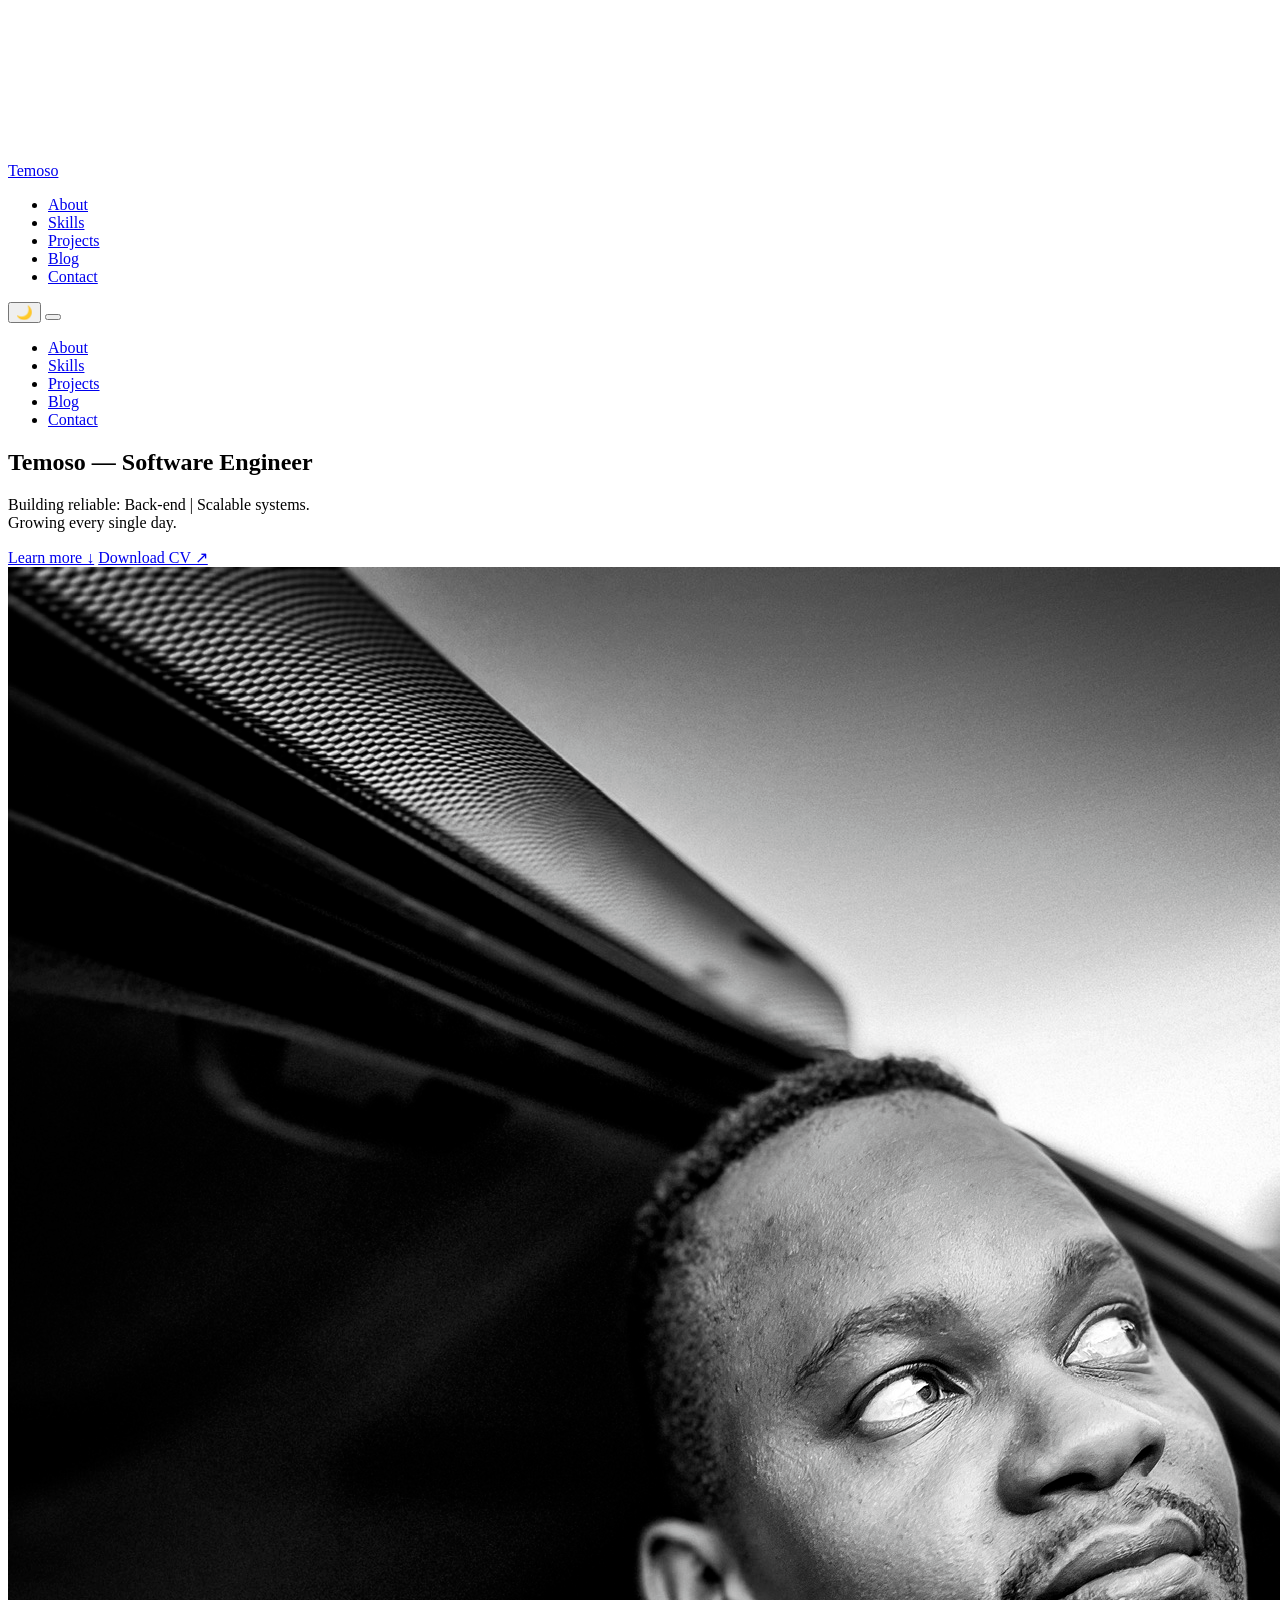
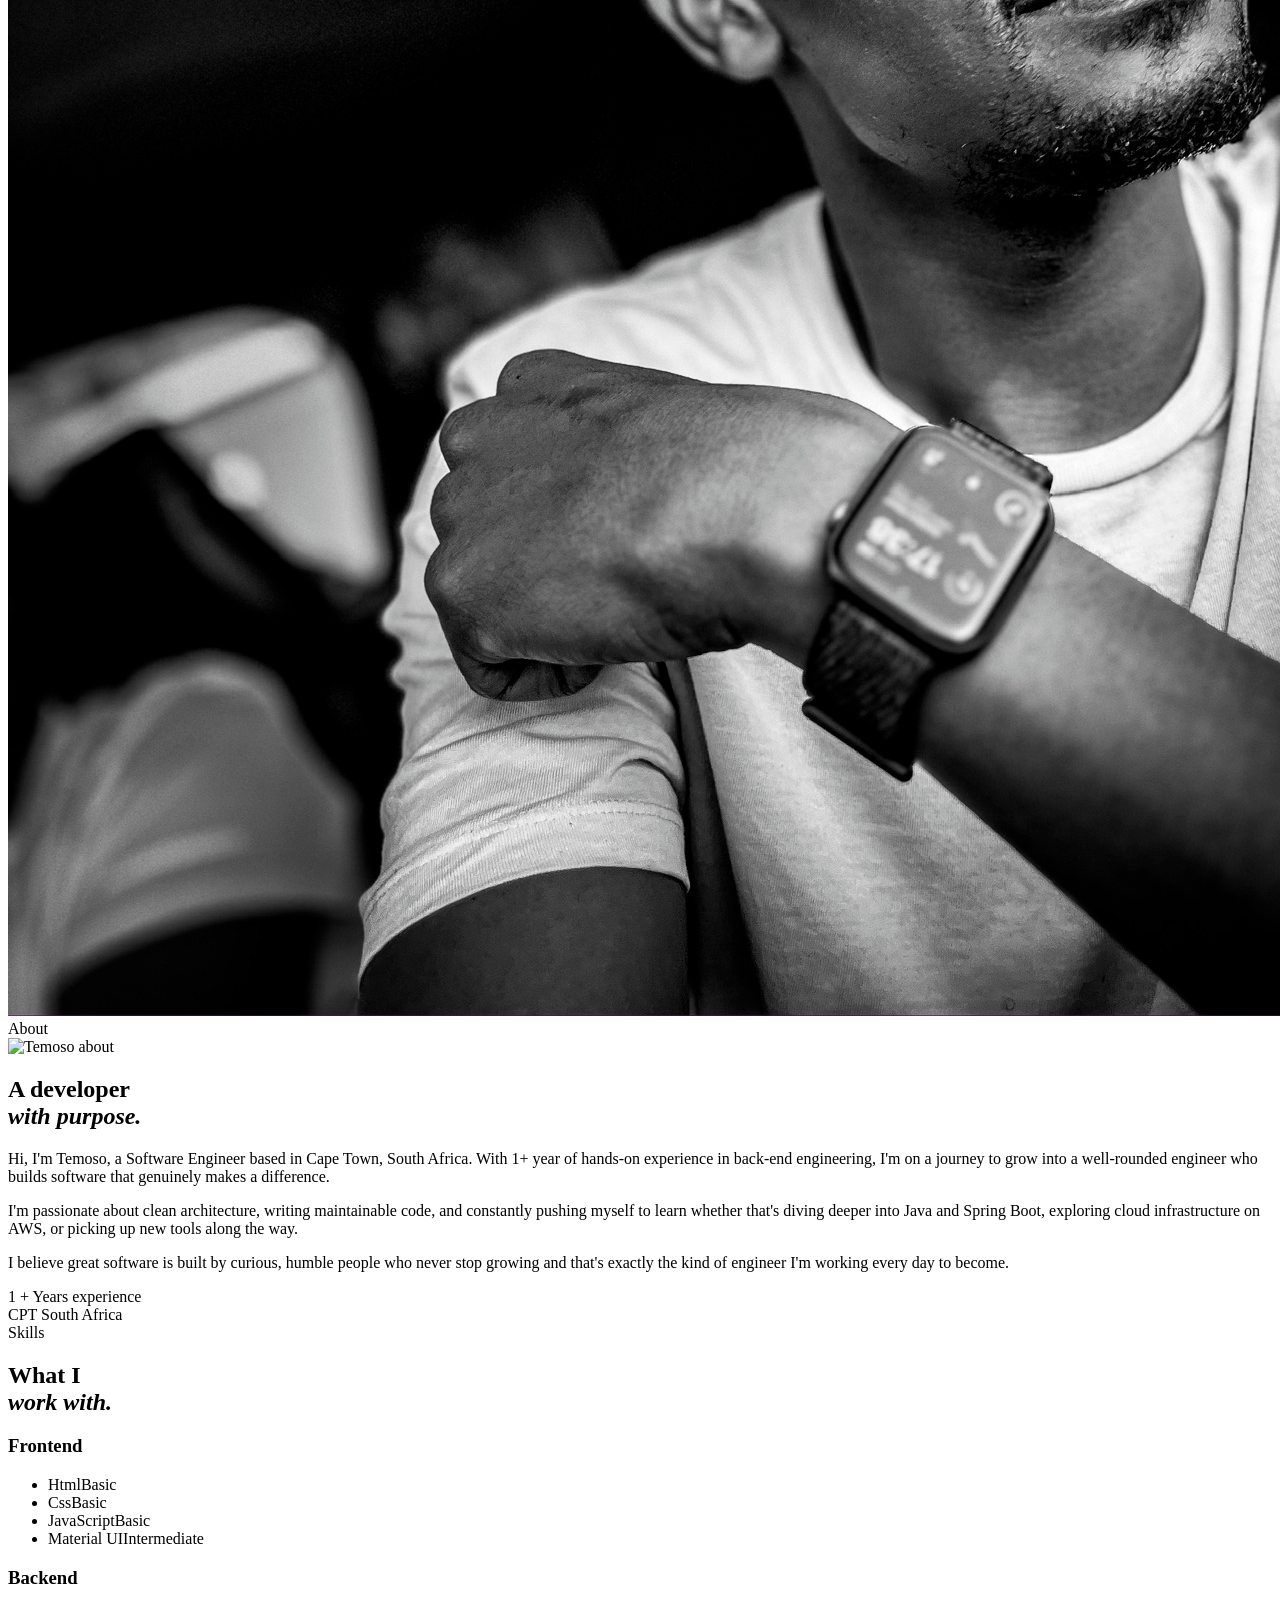
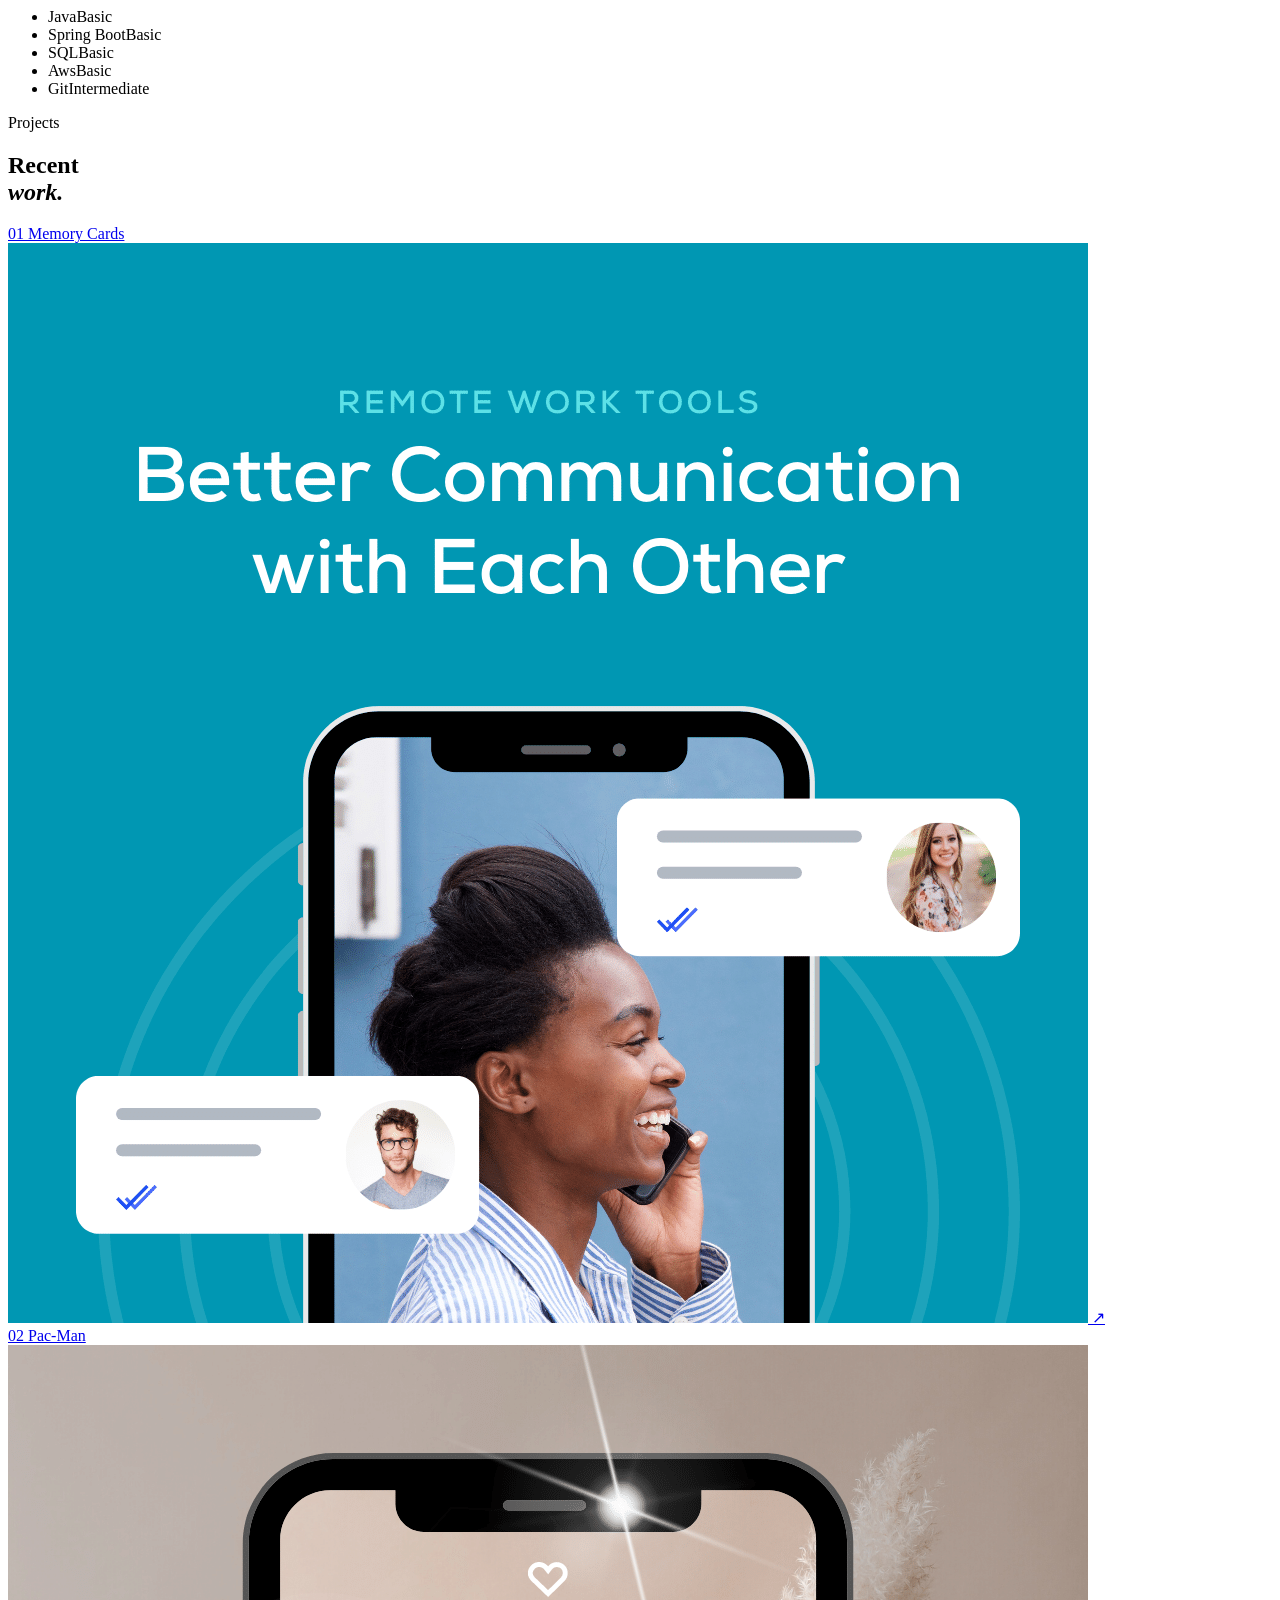
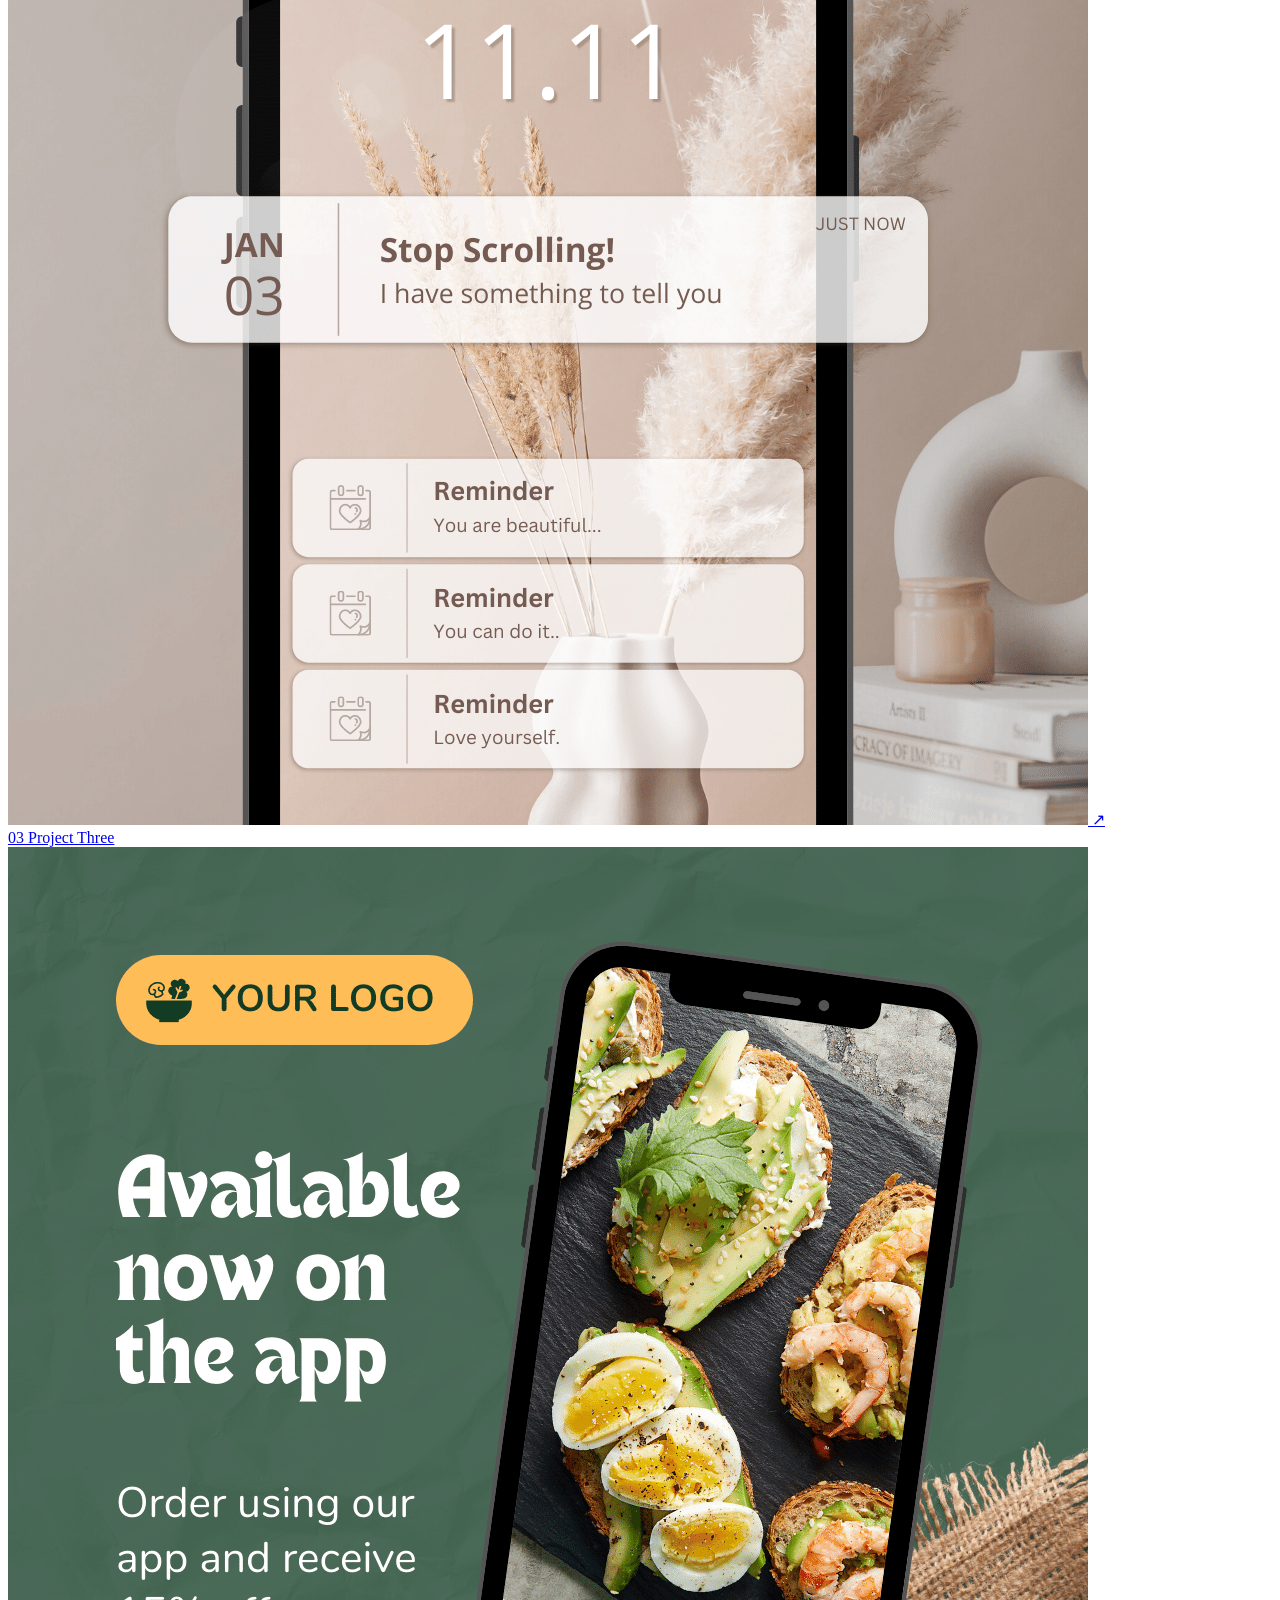
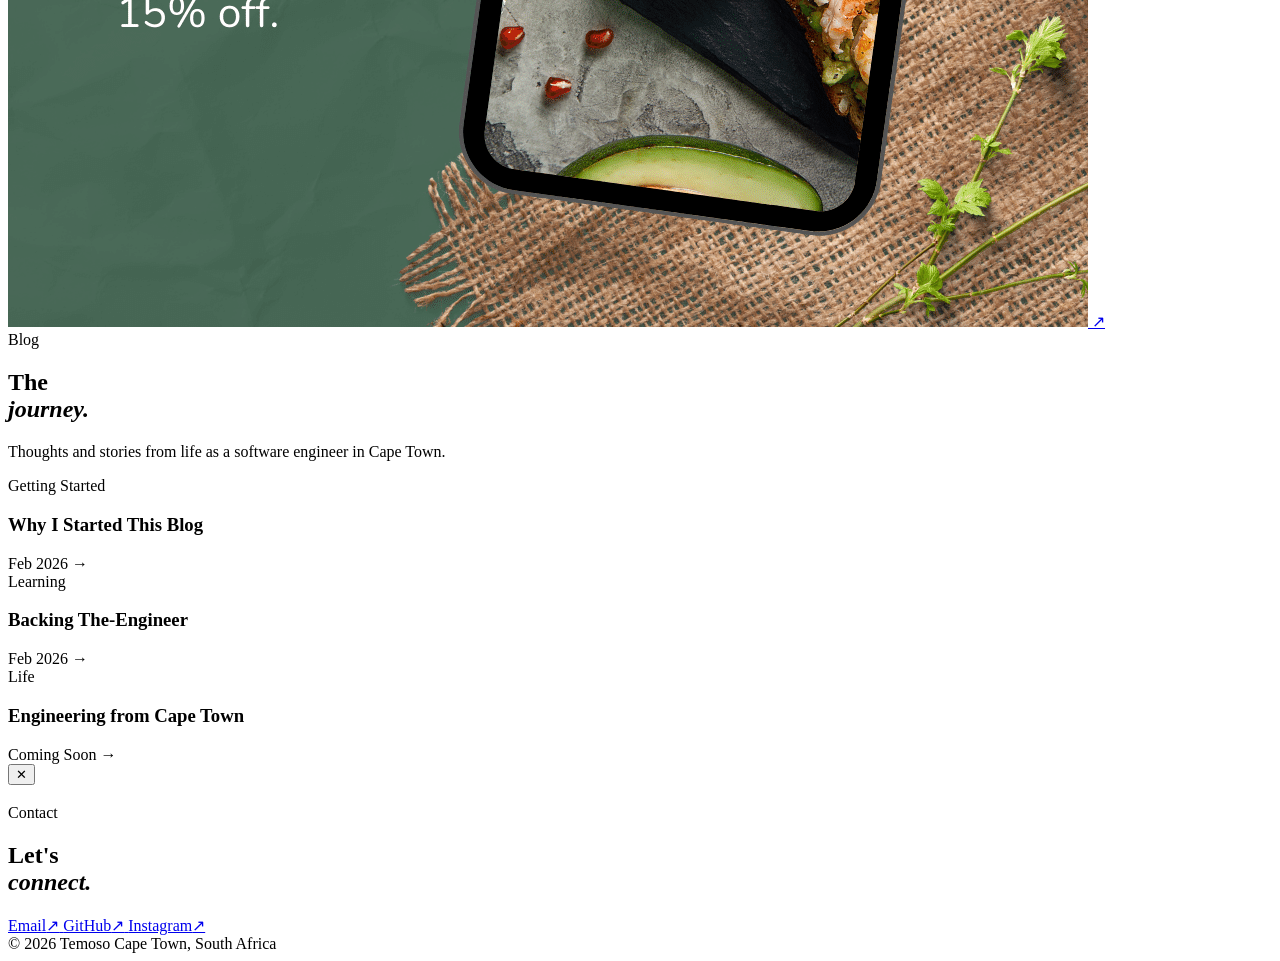
==== index.html @ 67d3a2cc "index the skeleton of the portfolio" ====
<!doctype html>
<html lang="en">
  <head>
    <meta charset="UTF-8" />
    <meta http-equiv="X-UA-Compatible" content="IE=edge" />
    <meta name="viewport" content="width=device-width, initial-scale=1.0" />
    <title>Temoso — Software Engineer</title>
    <link rel="stylesheet" href="style.css" />
    <link rel="stylesheet" href="mediaqueries.css" />
    <link rel="preconnect" href="https://fonts.googleapis.com" />
    <link
      href="https://fonts.googleapis.com/css2?family=DM+Serif+Display:ital@0;1&family=DM+Sans:wght@300;400;500&display=swap"
      rel="stylesheet"
    />
  </head>
  <body>
    <canvas id="bg-canvas"></canvas>
    <div id="cursor"></div>
    <div id="cursor-dot"></div>

    <!-- NAV -->
    <nav id="main-nav">
      <a href="#" class="nav-logo">Temoso</a>
      <div class="nav-right">
        <ul class="nav-links">
          <li><a href="#about">About</a></li>
          <li><a href="#experience">Skills</a></li>
          <li><a href="#projects">Projects</a></li>
          <li><a href="#blog">Blog</a></li>
          <li><a href="#contact">Contact</a></li>
        </ul>
        <button
          class="theme-toggle"
          onclick="toggleTheme()"
          aria-label="Toggle theme"
        >
          <span class="theme-icon">🌙</span>
        </button>
        <button class="hamburger-icon" onclick="toggleMenu()" aria-label="Menu">
          <span></span><span></span>
        </button>
      </div>
    </nav>

    <!-- MOBILE MENU -->
    <div class="mobile-menu" id="mobile-menu">
      <ul>
        <li><a href="#about" onclick="toggleMenu()">About</a></li>
        <li><a href="#experience" onclick="toggleMenu()">Skills</a></li>
        <li><a href="#projects" onclick="toggleMenu()">Projects</a></li>
        <li><a href="#blog" onclick="toggleMenu()">Blog</a></li>
        <li><a href="#contact" onclick="toggleMenu()">Contact</a></li>
      </ul>
    </div>

    <!-- HERO Getting Started -->
    <section id="hero">
      <div class="hero-inner">
        <h1 class="hero-title reveal">
          <span class="hero-title-line">Temoso —</span>
          <span class="hero-title-line italic">Software</span>
          <span class="hero-title-line">Engineer</span>
        </h1>
        <div class="hero-bottom reveal">
          <p class="hero-desc">
            Building reliable: Back-end | Scalable systems.
            <br />Growing every single day.
          </p>
          <div class="hero-actions">
            <a href="#about" class="link-arrow">Learn more ↓</a>
            <a
              href="assets/resume-example.pdf"
              target="_blank"
              class="link-arrow"
              >Download CV ↗</a
            >
          </div>
        </div>
        <div class="hero-img-container reveal">
          <img src="assets/profile-pic.png" alt="Temoso" class="hero-img" />
        </div>
      </div>
    </section>

    <!-- ABOUT -->
    <section id="about">
      <div class="section-label reveal">About</div>
      <div class="about-grid">
        <div class="about-img-wrap reveal">
          <img
            src="assets/about-pic.png"
            alt="Temoso about"
            class="about-img"
          />
        </div>
        <div class="about-text reveal">
          <h2 class="section-heading">
            A developer<br /><em>with purpose.</em>
          </h2>
          <p>
            Hi, I'm Temoso, a Software Engineer based in Cape Town, South
            Africa. With 1+ year of hands-on experience in back-end engineering,
            I'm on a journey to grow into a well-rounded engineer who builds
            software that genuinely makes a difference.
          </p>
          <p>
            I'm passionate about clean architecture, writing maintainable code,
            and constantly pushing myself to learn whether that's diving deeper
            into Java and Spring Boot, exploring cloud infrastructure on AWS, or
            picking up new tools along the way.
          </p>
          <p>
            I believe great software is built by curious, humble people who
            never stop growing and that's exactly the kind of engineer I'm
            working every day to become.
          </p>
          <div class="about-stats">
            <div class="stat">
              <span class="stat-num">1 +</span>
              <span class="stat-label">Years experience</span>
            </div>
            <div class="stat">
              <span class="stat-num">CPT</span>
              <span class="stat-label">South Africa</span>
            </div>
          </div>
        </div>
      </div>
    </section>

    <!-- SKILLS -->
    <section id="experience">
      <div class="section-label reveal">Skills</div>
      <h2 class="section-heading reveal">What I<br /><em>work with.</em></h2>
      <div class="skills-grid reveal">
        <div class="skill-group">
          <h3 class="skill-group-title">Frontend</h3>
          <ul class="skill-list">
            <li>
              <span class="skill-name">Html</span
              ><span class="skill-level">Basic</span>
            </li>
            <li>
              <span class="skill-name">Css</span
              ><span class="skill-level">Basic</span>
            </li>
            <li>
              <span class="skill-name">JavaScript</span
              ><span class="skill-level">Basic</span>
            </li>
            <li>
              <span class="skill-name">Material UI</span
              ><span class="skill-level">Intermediate</span>
            </li>
          </ul>
        </div>
        <div class="skill-group">
          <h3 class="skill-group-title">Backend</h3>
          <ul class="skill-list">
            <li>
              <span class="skill-name">Java</span
              ><span class="skill-level">Basic</span>
            </li>
            <li>
              <span class="skill-name">Spring Boot</span
              ><span class="skill-level">Basic</span>
            </li>
            <li>
              <span class="skill-name">SQL</span
              ><span class="skill-level">Basic</span>
            </li>
            <li>
              <span class="skill-name">Aws</span
              ><span class="skill-level">Basic</span>
            </li>
            <li>
              <span class="skill-name">Git</span
              ><span class="skill-level">Intermediate</span>
            </li>
          </ul>
        </div>
      </div>
    </section>

    <!-- PROJECTS -->
    <section id="projects">
      <div class="section-label reveal">Projects</div>
      <h2 class="section-heading reveal">Recent<br /><em>work.</em></h2>
      <div class="projects-list">
        <a
          href="https://github.com/Kalophain14"
          target="_blank"
          class="project-row reveal"
        >
          <div class="project-row-left">
            <span class="project-num">01</span>
            <span class="project-name">Memory Cards</span>
          </div>
          <div class="project-row-right">
            <img
              src="assets/project-1.png"
              alt="Project 1"
              class="project-thumb"
            />
            <span class="project-arrow">↗</span>
          </div>
        </a>
        <a
          href="https://github.com/Kalophain14"
          target="_blank"
          class="project-row reveal"
        >
          <div class="project-row-left">
            <span class="project-num">02</span>
            <span class="project-name">Pac-Man</span>
          </div>
          <div class="project-row-right">
            <img
              src="assets/project-2.png"
              alt="Project 2"
              class="project-thumb"
            />
            <span class="project-arrow">↗</span>
          </div>
        </a>
        <a
          href="https://github.com/Kalophain14"
          target="_blank"
          class="project-row reveal"
        >
          <div class="project-row-left">
            <span class="project-num">03</span>
            <span class="project-name">Project Three</span>
          </div>
          <div class="project-row-right">
            <img
              src="assets/project-3.png"
              alt="Project 3"
              class="project-thumb"
            />
            <span class="project-arrow">↗</span>
          </div>
        </a>
      </div>
    </section>

    <!-- BLOG -->
    <section id="blog">
      <div class="section-label reveal">Blog</div>
      <h2 class="section-heading reveal">The<br /><em>journey.</em></h2>
      <p class="blog-sub reveal">
        Thoughts and stories from life as a software engineer in Cape Town.
      </p>
      <div class="blog-list">
        <div class="blog-row reveal" onclick="openPost(0)">
          <div class="blog-row-left">
            <span class="blog-tag-inline">Getting Started</span>
            <h3 class="blog-row-title">Why I Started This Blog</h3>
          </div>
          <div class="blog-row-right">
            <span class="blog-date-inline">Feb 2026</span>
            <span class="blog-arrow">→</span>
          </div>
        </div>
        <div class="blog-row reveal" onclick="openPost(1)">
          <div class="blog-row-left">
            <span class="blog-tag-inline">Learning</span>
            <h3 class="blog-row-title">Backing The-Engineer</h3>
          </div>
          <div class="blog-row-right">
            <span class="blog-date-inline">Feb 2026</span>
            <span class="blog-arrow">→</span>
          </div>
        </div>
        <div class="blog-row reveal" onclick="openPost(2)">
          <div class="blog-row-left">
            <span class="blog-tag-inline">Life</span>
            <h3 class="blog-row-title">Engineering from Cape Town</h3>
          </div>
          <div class="blog-row-right">
            <span class="blog-date-inline">Coming Soon</span>
            <span class="blog-arrow">→</span>
          </div>
        </div>
      </div>

      <!-- Blog Modal -->
      <div
        id="blog-modal"
        class="blog-modal-overlay"
        onclick="closePost(event)"
      >
        <div class="blog-modal-content">
          <button class="blog-modal-close" onclick="closeModal()">✕</button>
          <span class="blog-modal-tag" id="modal-tag"></span>
          <p class="blog-modal-date" id="modal-date"></p>
          <h2 class="blog-modal-title" id="modal-title"></h2>
          <div class="blog-modal-body" id="modal-body"></div>
        </div>
      </div>
    </section>

    <!-- CONTACT -->
    <section id="contact">
      <div class="section-label reveal">Contact</div>
      <h2 class="section-heading reveal">Let's<br /><em>connect.</em></h2>
      <div class="contact-links reveal">
        <a href="mailto:Chueutemosho@gmail.com" class="contact-link">
          <span>Email</span><span>↗</span>
        </a>
        <a
          href="https://github.com/Kalophain14"
          target="_blank"
          class="contact-link"
        >
          <span>GitHub</span><span>↗</span>
        </a>
        <a
          href="https://www.instagram.com/kalophain14"
          target="_blank"
          class="contact-link"
        >
          <span>Instagram</span><span>↗</span>
        </a>
      </div>
    </section>

    <!-- FOOTER -->
    <footer>
      <span>© 2026 Temoso</span>
      <span>Cape Town, South Africa</span>
    </footer>

    <script src="script.js"></script>
  </body>
</html>
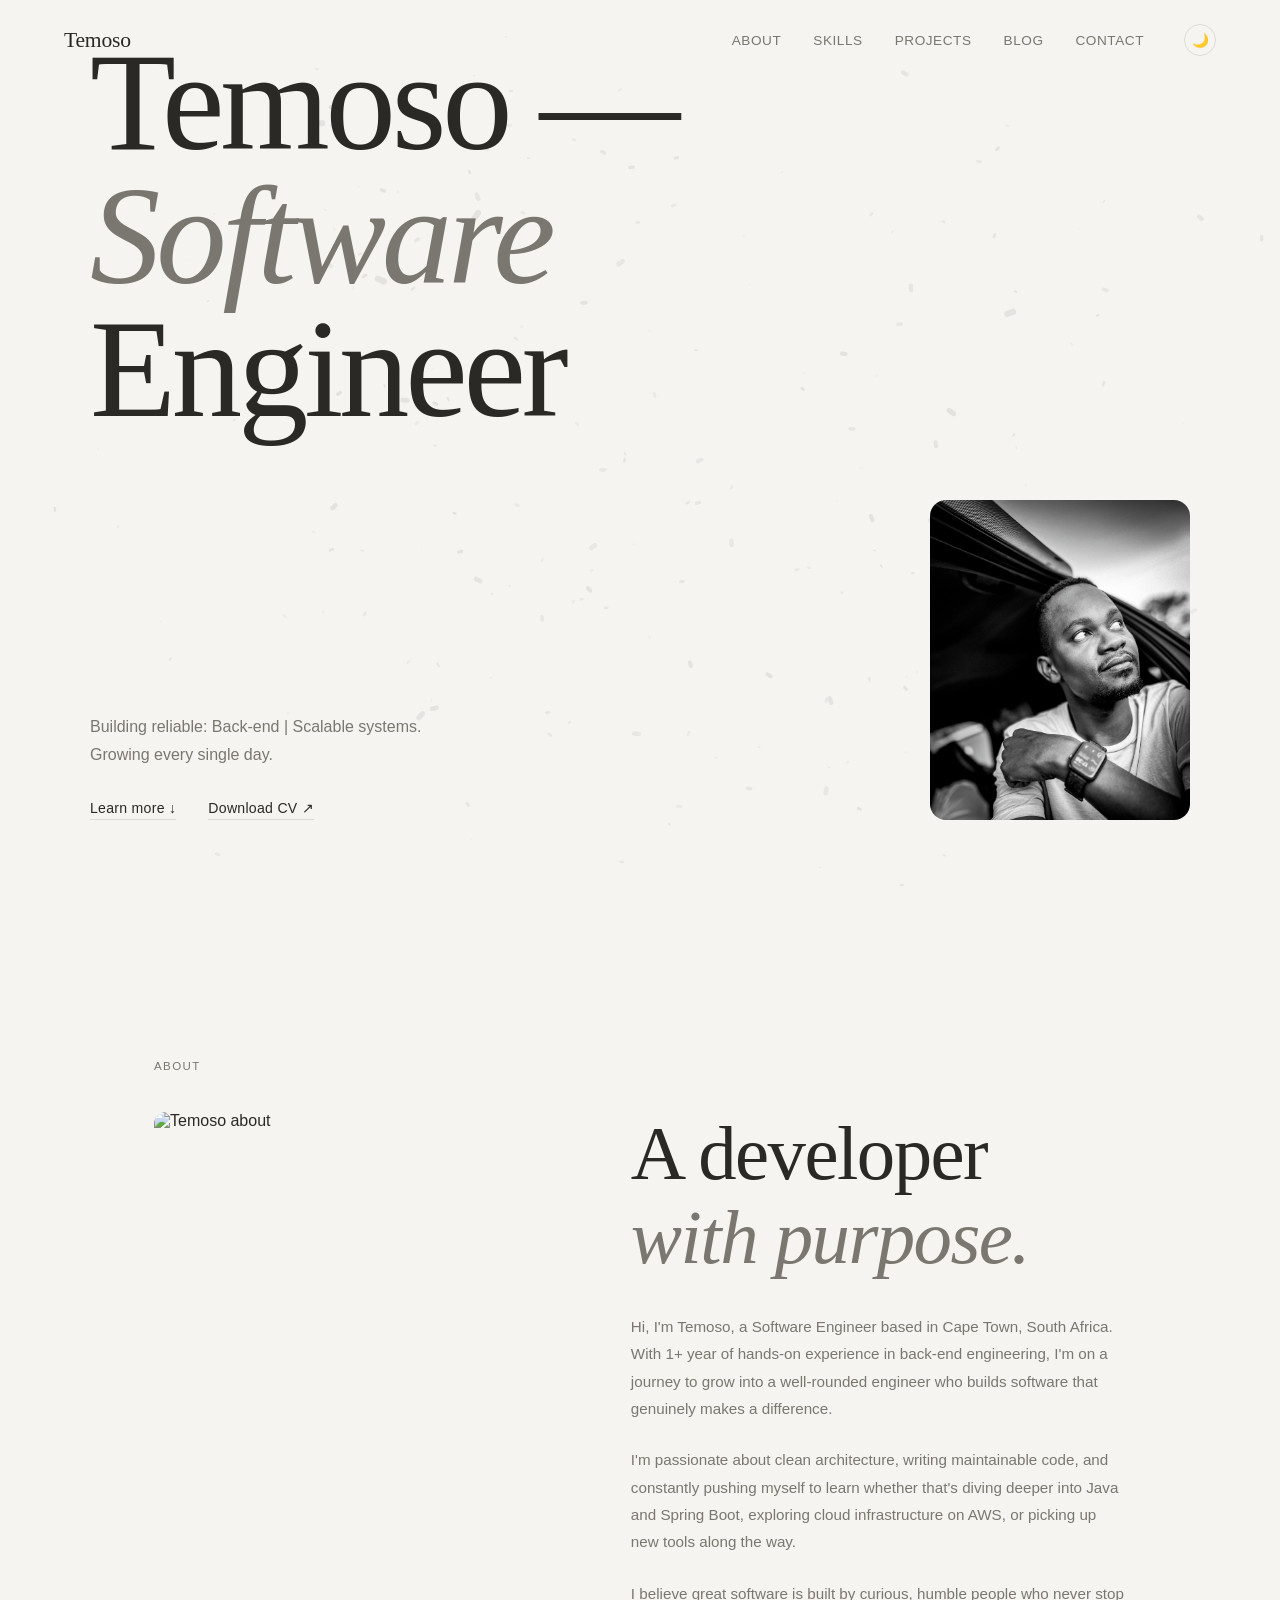
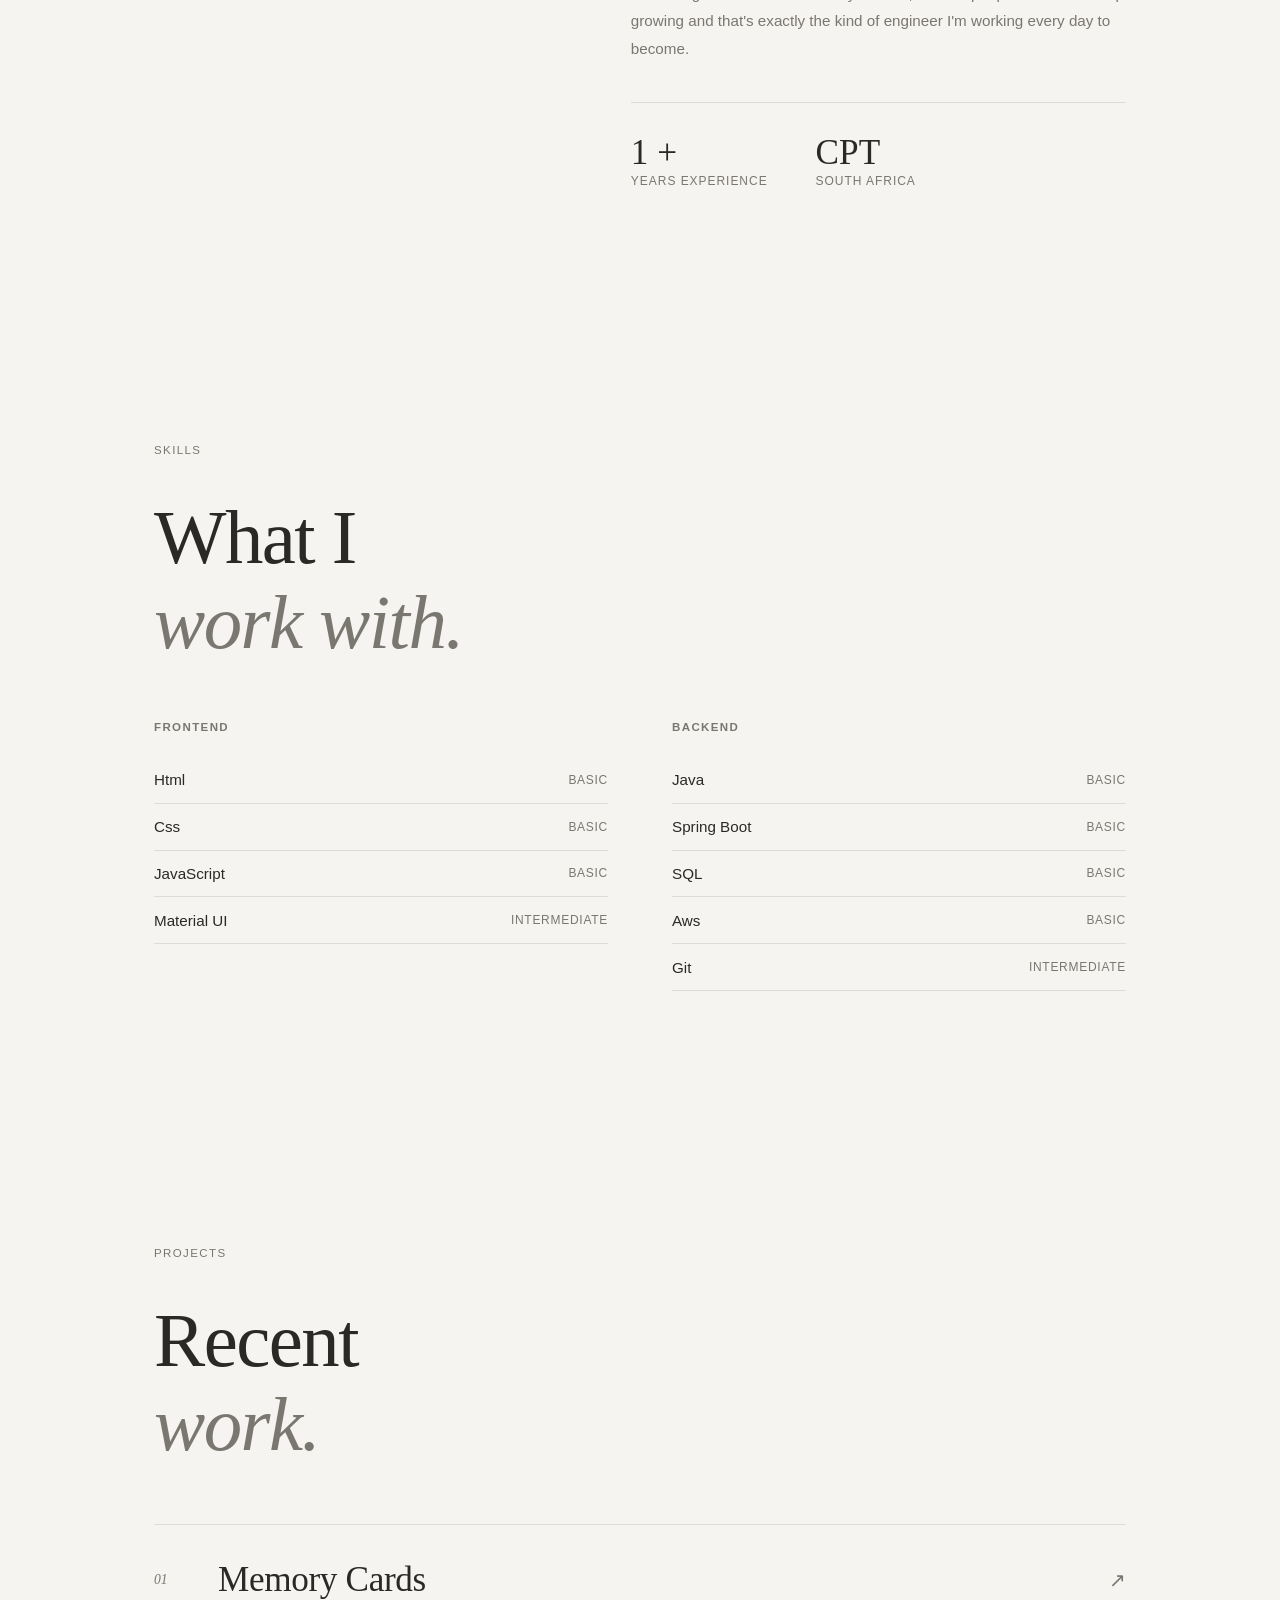
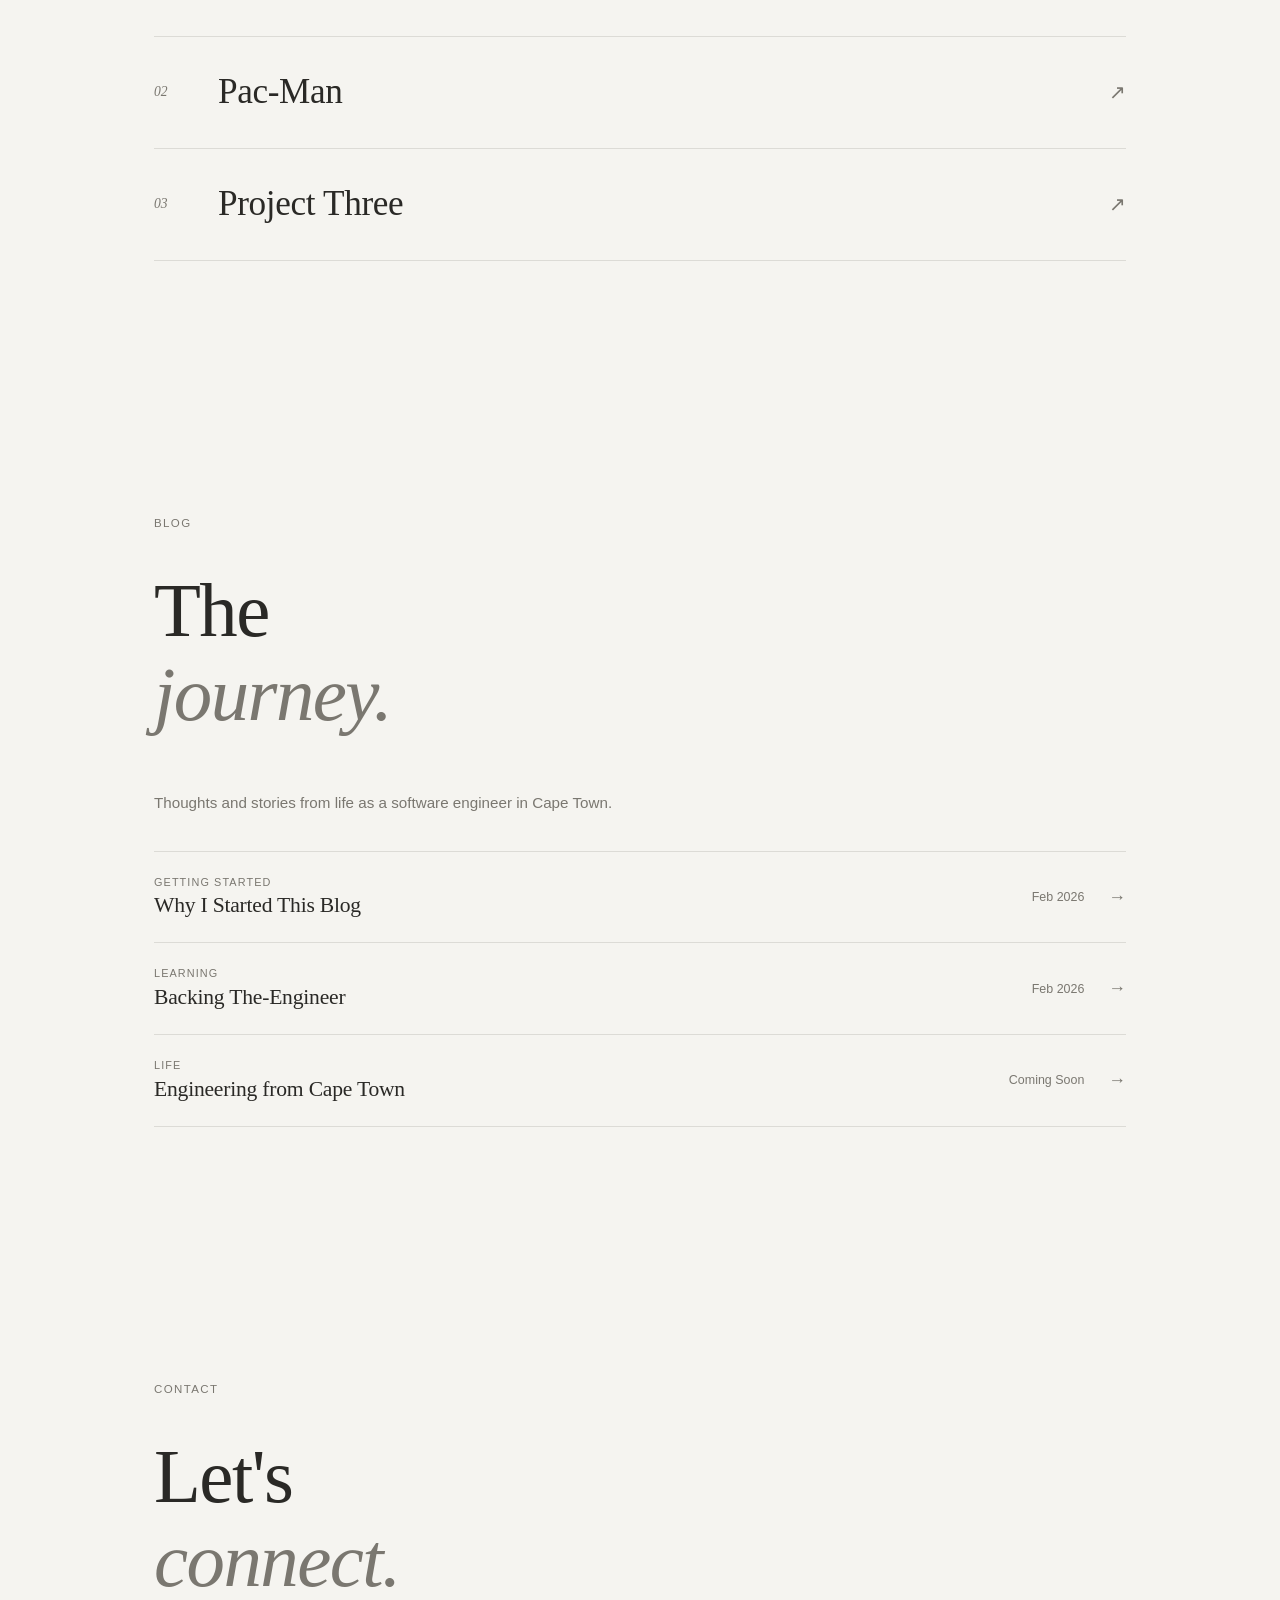
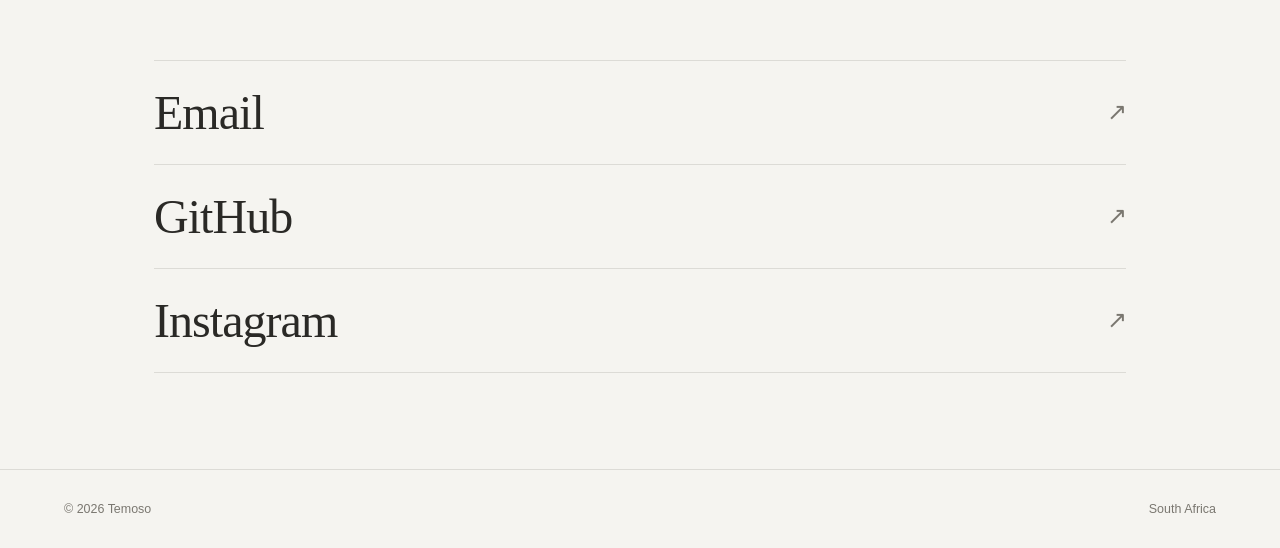
==== commit 5abde462: "feat: redesign portfolio with editorial-minimal layout - Rebuild full HTML structure inspired by nil" ====
--- a/index.html
+++ b/index.html
@@ -328,7 +328,7 @@
     <!-- FOOTER -->
     <footer>
       <span>© 2026 Temoso</span>
-      <span>Cape Town, South Africa</span>
+      <span>South Africa</span>
     </footer>
 
     <script src="script.js"></script>
--- a/style.css
+++ b/style.css
@@ -0,0 +1,811 @@
+/* ── VARIABLES ──────────────────────────────────────────── */
+
+:root {
+  --bg: #f5f4f0;
+  --bg-2: #eceae4;
+  --text: #2a2926;
+  --text-muted: #7a7770;
+  --accent: #2a2926;
+  --border: rgba(42, 41, 38, 0.12);
+  --card-bg: #ffffff;
+  --font-serif: "DM Serif Display", Georgia, serif;
+  --font-sans: "DM Sans", sans-serif;
+  --ease: cubic-bezier(0.16, 1, 0.3, 1);
+}
+
+body.dark-mode {
+  --bg: #111110;
+  --bg-2: #1a1918;
+  --text: #e8e6e1;
+  --text-muted: #6b6964;
+  --accent: #e8e6e1;
+  --border: rgba(232, 230, 225, 0.1);
+  --card-bg: #1a1918;
+}
+
+/* ── RESET ──────────────────────────────────────────────── */
+*,
+*::before,
+*::after {
+  margin: 0;
+  padding: 0;
+  box-sizing: border-box;
+}
+
+html {
+  scroll-behavior: smooth;
+  font-size: 16px;
+}
+
+body {
+  font-family: var(--font-sans);
+  background: var(--bg);
+  color: var(--text);
+  transition:
+    background 0.4s ease,
+    color 0.4s ease;
+  overflow-x: hidden;
+  cursor: none;
+}
+
+a {
+  color: inherit;
+  text-decoration: none;
+}
+img {
+  display: block;
+  max-width: 100%;
+}
+ul {
+  list-style: none;
+}
+
+/* ── CANVAS ─────────────────────────────────────────────── */
+#bg-canvas {
+  position: fixed;
+  inset: 0;
+  z-index: 0;
+  pointer-events: none;
+  opacity: 0.35;
+}
+
+/* ── CUSTOM CURSOR ──────────────────────────────────────── */
+#cursor {
+  position: fixed;
+  width: 36px;
+  height: 36px;
+  border: 1.5px solid var(--text);
+  border-radius: 50%;
+  pointer-events: none;
+  z-index: 9999;
+  transform: translate(-50%, -50%);
+  transition:
+    width 0.2s var(--ease),
+    height 0.2s var(--ease),
+    border-color 0.2s ease,
+    opacity 0.2s ease,
+    background 0.2s ease;
+  mix-blend-mode: difference;
+}
+
+#cursor-dot {
+  position: fixed;
+  width: 5px;
+  height: 5px;
+  background: var(--text);
+  border-radius: 50%;
+  pointer-events: none;
+  z-index: 9999;
+  transform: translate(-50%, -50%);
+  transition: transform 0.08s ease;
+  mix-blend-mode: difference;
+}
+
+body.cursor-hover #cursor {
+  width: 60px;
+  height: 60px;
+  background: var(--text);
+  opacity: 0.15;
+}
+
+/* ── NAV ────────────────────────────────────────────────── */
+#main-nav {
+  position: fixed;
+  top: 0;
+  left: 0;
+  right: 0;
+  z-index: 100;
+  display: flex;
+  align-items: center;
+  justify-content: space-between;
+  padding: 1.5rem 4rem;
+  background: transparent;
+  transition:
+    background 0.3s ease,
+    backdrop-filter 0.3s ease;
+}
+
+#main-nav.scrolled {
+  background: rgba(245, 244, 240, 0.85);
+  backdrop-filter: blur(12px);
+}
+
+body.dark-mode #main-nav.scrolled {
+  background: rgba(17, 17, 16, 0.85);
+}
+
+.nav-logo {
+  font-family: var(--font-serif);
+  font-size: 1.35rem;
+  letter-spacing: -0.01em;
+  color: var(--text);
+  transition: opacity 0.2s;
+}
+
+.nav-logo:hover {
+  opacity: 0.6;
+}
+
+.nav-right {
+  display: flex;
+  align-items: center;
+  gap: 2.5rem;
+}
+
+.nav-links {
+  display: flex;
+  gap: 2rem;
+}
+
+.nav-links a {
+  font-size: 0.85rem;
+  font-weight: 400;
+  letter-spacing: 0.04em;
+  text-transform: uppercase;
+  color: var(--text-muted);
+  transition: color 0.2s;
+}
+
+.nav-links a:hover {
+  color: var(--text);
+}
+
+.theme-toggle {
+  background: none;
+  border: 1px solid var(--border);
+  border-radius: 50%;
+  width: 2rem;
+  height: 2rem;
+  font-size: 0.85rem;
+  cursor: none;
+  display: flex;
+  align-items: center;
+  justify-content: center;
+  transition:
+    border-color 0.2s,
+    background 0.2s;
+  flex-shrink: 0;
+}
+
+.theme-toggle:hover {
+  background: var(--bg-2);
+}
+
+.hamburger-icon {
+  display: none;
+  flex-direction: column;
+  gap: 5px;
+  background: none;
+  border: none;
+  cursor: none;
+  padding: 4px;
+}
+
+.hamburger-icon span {
+  display: block;
+  width: 22px;
+  height: 1.5px;
+  background: var(--text);
+  transition: all 0.3s ease;
+}
+
+/* ── MOBILE MENU ────────────────────────────────────────── */
+.mobile-menu {
+  position: fixed;
+  inset: 0;
+  background: var(--bg);
+  z-index: 99;
+  display: flex;
+  align-items: center;
+  justify-content: center;
+  opacity: 0;
+  pointer-events: none;
+  transition: opacity 0.35s ease;
+}
+
+.mobile-menu.open {
+  opacity: 1;
+  pointer-events: all;
+}
+
+.mobile-menu ul {
+  display: flex;
+  flex-direction: column;
+  gap: 2rem;
+  text-align: center;
+}
+
+.mobile-menu a {
+  font-family: var(--font-serif);
+  font-size: 2.5rem;
+  color: var(--text);
+  transition: opacity 0.2s;
+}
+
+.mobile-menu a:hover {
+  opacity: 0.5;
+}
+
+/* ── REVEAL ANIMATIONS ──────────────────────────────────── */
+.reveal {
+  opacity: 0;
+  transform: translateY(28px);
+  transition:
+    opacity 0.75s var(--ease),
+    transform 0.75s var(--ease);
+}
+
+.reveal.visible {
+  opacity: 1;
+  transform: translateY(0);
+}
+
+/* ── SECTION SHARED ─────────────────────────────────────── */
+section {
+  position: relative;
+  z-index: 1;
+  padding: 10rem 4rem 6rem;
+  max-width: 1100px;
+  margin: 0 auto;
+}
+
+.section-label {
+  font-size: 0.72rem;
+  font-weight: 500;
+  letter-spacing: 0.12em;
+  text-transform: uppercase;
+  color: var(--text-muted);
+  margin-bottom: 2.5rem;
+}
+
+.section-heading {
+  font-family: var(--font-serif);
+  font-size: clamp(2.8rem, 6vw, 5rem);
+  font-weight: 400;
+  line-height: 1.1;
+  letter-spacing: -0.02em;
+  color: var(--text);
+  margin-bottom: 3.5rem;
+}
+
+.section-heading em {
+  font-style: italic;
+  color: var(--text-muted);
+}
+
+/* ── HERO ───────────────────────────────────────────────── */
+#hero {
+  min-height: 100vh;
+  display: flex;
+  align-items: flex-end;
+  padding: 0 4rem 5rem;
+  max-width: 100%;
+}
+
+.hero-inner {
+  width: 100%;
+  max-width: 1100px;
+  margin: 0 auto;
+  display: grid;
+  grid-template-columns: 1fr 1fr;
+  grid-template-rows: auto auto auto;
+  gap: 0;
+  align-items: end;
+}
+
+.hero-tag {
+  grid-column: 1;
+  grid-row: 1;
+  font-size: 0.78rem;
+  letter-spacing: 0.1em;
+  text-transform: uppercase;
+  color: var(--text-muted);
+  margin-bottom: 1.5rem;
+  transition-delay: 0.1s;
+}
+
+.hero-title {
+  grid-column: 1 / -1;
+  grid-row: 2;
+  font-family: var(--font-serif);
+  font-size: clamp(4rem, 11vw, 10rem);
+  font-weight: 400;
+  line-height: 0.95;
+  letter-spacing: -0.03em;
+  color: var(--text);
+  margin-bottom: 4rem;
+  transition-delay: 0.15s;
+  display: flex;
+  flex-direction: column;
+}
+
+.hero-title .italic {
+  font-style: italic;
+  color: var(--text-muted);
+}
+
+.hero-bottom {
+  grid-column: 1;
+  grid-row: 3;
+  display: flex;
+  flex-direction: column;
+  gap: 2rem;
+  transition-delay: 0.25s;
+}
+
+.hero-desc {
+  font-size: 1rem;
+  line-height: 1.7;
+  color: var(--text-muted);
+  font-weight: 300;
+}
+
+.hero-actions {
+  display: flex;
+  gap: 2rem;
+}
+
+.link-arrow {
+  font-size: 0.88rem;
+  font-weight: 500;
+  letter-spacing: 0.02em;
+  color: var(--text);
+  border-bottom: 1px solid var(--border);
+  padding-bottom: 0.2rem;
+  transition:
+    border-color 0.2s,
+    color 0.2s;
+}
+
+.link-arrow:hover {
+  border-color: var(--text);
+  color: var(--text);
+}
+
+.hero-img-container {
+  grid-column: 2;
+  grid-row: 3;
+  display: flex;
+  justify-content: flex-end;
+  align-items: flex-end;
+  transition-delay: 0.3s;
+}
+
+.hero-img {
+  width: 260px;
+  height: 320px;
+  object-fit: cover;
+  object-position: center 20%;
+  border-radius: 1rem;
+  filter: grayscale(15%);
+}
+
+/* ── ABOUT ──────────────────────────────────────────────── */
+.about-grid {
+  display: grid;
+  grid-template-columns: 1fr 1.3fr;
+  gap: 6rem;
+  align-items: start;
+}
+
+.about-img-wrap {
+  transition-delay: 0.1s;
+}
+
+.about-img {
+  width: 100%;
+  aspect-ratio: 3/4;
+  object-fit: cover;
+  border-radius: 0.75rem;
+  filter: grayscale(10%);
+}
+
+.about-text {
+  display: flex;
+  flex-direction: column;
+  gap: 1.5rem;
+  transition-delay: 0.2s;
+}
+
+.about-text .section-heading {
+  margin-bottom: 0.5rem;
+}
+
+.about-text p {
+  font-size: 0.95rem;
+  line-height: 1.8;
+  color: var(--text-muted);
+  font-weight: 300;
+}
+
+.about-stats {
+  display: flex;
+  gap: 3rem;
+  margin-top: 1rem;
+  padding-top: 2rem;
+  border-top: 1px solid var(--border);
+}
+
+.stat {
+  display: flex;
+  flex-direction: column;
+  gap: 0.25rem;
+}
+
+.stat-num {
+  font-family: var(--font-serif);
+  font-size: 2.2rem;
+  color: var(--text);
+  line-height: 1;
+}
+
+.stat-label {
+  font-size: 0.75rem;
+  text-transform: uppercase;
+  letter-spacing: 0.08em;
+  color: var(--text-muted);
+}
+
+/* ── SKILLS ─────────────────────────────────────────────── */
+.skills-grid {
+  display: grid;
+  grid-template-columns: 1fr 1fr;
+  gap: 4rem;
+  transition-delay: 0.1s;
+}
+
+.skill-group-title {
+  font-size: 0.72rem;
+  letter-spacing: 0.12em;
+  text-transform: uppercase;
+  color: var(--text-muted);
+  margin-bottom: 1.5rem;
+}
+
+.skill-list {
+  display: flex;
+  flex-direction: column;
+  gap: 0;
+}
+
+.skill-list li {
+  display: flex;
+  justify-content: space-between;
+  align-items: center;
+  padding: 0.9rem 0;
+  border-bottom: 1px solid var(--border);
+  transition: padding-left 0.2s ease;
+}
+
+.skill-list li:hover {
+  padding-left: 0.5rem;
+}
+
+.skill-name {
+  font-size: 0.95rem;
+  font-weight: 400;
+  color: var(--text);
+}
+
+.skill-level {
+  font-size: 0.75rem;
+  text-transform: uppercase;
+  letter-spacing: 0.06em;
+  color: var(--text-muted);
+}
+
+/* ── PROJECTS ───────────────────────────────────────────── */
+.projects-list {
+  display: flex;
+  flex-direction: column;
+}
+
+.project-row {
+  display: flex;
+  align-items: center;
+  justify-content: space-between;
+  padding: 1.75rem 0;
+  border-bottom: 1px solid var(--border);
+  transition: padding-left 0.25s var(--ease);
+  position: relative;
+  overflow: hidden;
+}
+
+.project-row:first-child {
+  border-top: 1px solid var(--border);
+}
+
+.project-row:hover {
+  padding-left: 1rem;
+}
+
+.project-row-left {
+  display: flex;
+  align-items: center;
+  gap: 2rem;
+}
+
+.project-num {
+  font-family: var(--font-serif);
+  font-size: 0.85rem;
+  color: var(--text-muted);
+  font-style: italic;
+  min-width: 2rem;
+}
+
+.project-name {
+  font-family: var(--font-serif);
+  font-size: clamp(1.5rem, 3vw, 2.2rem);
+  font-weight: 400;
+  color: var(--text);
+  letter-spacing: -0.01em;
+}
+
+.project-row-right {
+  display: flex;
+  align-items: center;
+  gap: 1.5rem;
+}
+
+.project-thumb {
+  width: 80px;
+  height: 55px;
+  object-fit: cover;
+  border-radius: 0.4rem;
+  opacity: 0;
+  transform: scale(0.92);
+  transition:
+    opacity 0.25s ease,
+    transform 0.25s ease;
+}
+
+.project-row:hover .project-thumb {
+  opacity: 1;
+  transform: scale(1);
+}
+
+.project-arrow {
+  font-size: 1.25rem;
+  color: var(--text-muted);
+  transition:
+    transform 0.2s ease,
+    color 0.2s;
+}
+
+.project-row:hover .project-arrow {
+  transform: translate(3px, -3px);
+  color: var(--text);
+}
+
+/* ── BLOG ───────────────────────────────────────────────── */
+.blog-sub {
+  font-size: 0.95rem;
+  color: var(--text-muted);
+  margin-bottom: 2.5rem;
+  font-weight: 300;
+}
+
+.blog-list {
+  display: flex;
+  flex-direction: column;
+}
+
+.blog-row {
+  display: flex;
+  align-items: center;
+  justify-content: space-between;
+  padding: 1.5rem 0;
+  border-bottom: 1px solid var(--border);
+  cursor: none;
+  transition: padding-left 0.25s var(--ease);
+}
+
+.blog-row:first-of-type {
+  border-top: 1px solid var(--border);
+}
+.blog-row:hover {
+  padding-left: 1rem;
+}
+
+.blog-row-left {
+  display: flex;
+  flex-direction: column;
+  gap: 0.35rem;
+}
+
+.blog-tag-inline {
+  font-size: 0.68rem;
+  text-transform: uppercase;
+  letter-spacing: 0.1em;
+  color: var(--text-muted);
+}
+
+.blog-row-title {
+  font-family: var(--font-serif);
+  font-size: 1.35rem;
+  font-weight: 400;
+  color: var(--text);
+  letter-spacing: -0.01em;
+}
+
+.blog-row-right {
+  display: flex;
+  align-items: center;
+  gap: 1.5rem;
+}
+
+.blog-date-inline {
+  font-size: 0.78rem;
+  color: var(--text-muted);
+}
+
+.blog-arrow {
+  font-size: 1.1rem;
+  color: var(--text-muted);
+  transition:
+    transform 0.2s ease,
+    color 0.2s;
+}
+
+.blog-row:hover .blog-arrow {
+  transform: translateX(5px);
+  color: var(--text);
+}
+
+/* ── BLOG MODAL ─────────────────────────────────────────── */
+.blog-modal-overlay {
+  display: none;
+  position: fixed;
+  inset: 0;
+  background: rgba(0, 0, 0, 0.5);
+  z-index: 1000;
+  justify-content: center;
+  align-items: center;
+  padding: 2rem;
+  backdrop-filter: blur(6px);
+}
+
+.blog-modal-overlay.open {
+  display: flex;
+}
+
+.blog-modal-content {
+  background: var(--bg);
+  border-radius: 1rem;
+  padding: 3rem;
+  max-width: 640px;
+  width: 100%;
+  max-height: 82vh;
+  overflow-y: auto;
+  position: relative;
+}
+
+.blog-modal-close {
+  position: absolute;
+  top: 1.5rem;
+  right: 1.5rem;
+  background: none;
+  border: 1px solid var(--border);
+  border-radius: 50%;
+  width: 2rem;
+  height: 2rem;
+  font-size: 0.8rem;
+  cursor: none;
+  color: var(--text-muted);
+  transition:
+    color 0.2s,
+    border-color 0.2s;
+}
+
+.blog-modal-close:hover {
+  color: var(--text);
+}
+
+.blog-modal-tag {
+  font-size: 0.68rem;
+  text-transform: uppercase;
+  letter-spacing: 0.1em;
+  color: var(--text-muted);
+  display: block;
+  margin-bottom: 0.5rem;
+}
+
+.blog-modal-date {
+  font-size: 0.78rem;
+  color: var(--text-muted);
+  margin-bottom: 1rem;
+}
+
+.blog-modal-title {
+  font-family: var(--font-serif);
+  font-size: 2rem;
+  font-weight: 400;
+  color: var(--text);
+  line-height: 1.2;
+  margin-bottom: 2rem;
+  letter-spacing: -0.02em;
+}
+
+.blog-modal-body p {
+  font-size: 0.95rem;
+  line-height: 1.85;
+  color: var(--text-muted);
+  margin-bottom: 1.25rem;
+  font-weight: 300;
+}
+
+/* ── CONTACT ────────────────────────────────────────────── */
+.contact-links {
+  display: flex;
+  flex-direction: column;
+}
+
+.contact-link {
+  display: flex;
+  justify-content: space-between;
+  align-items: center;
+  padding: 1.5rem 0;
+  border-bottom: 1px solid var(--border);
+  font-family: var(--font-serif);
+  font-size: clamp(1.8rem, 4vw, 3rem);
+  color: var(--text);
+  font-weight: 400;
+  letter-spacing: -0.02em;
+  transition:
+    padding-left 0.25s var(--ease),
+    color 0.2s;
+}
+
+.contact-link:first-child {
+  border-top: 1px solid var(--border);
+}
+
+.contact-link span:last-child {
+  font-size: 1.5rem;
+  color: var(--text-muted);
+  transition:
+    transform 0.2s ease,
+    color 0.2s;
+}
+
+.contact-link:hover {
+  padding-left: 1rem;
+}
+.contact-link:hover span:last-child {
+  transform: translate(4px, -4px);
+  color: var(--text);
+}
+
+/* ── FOOTER ─────────────────────────────────────────────── */
+footer {
+  position: relative;
+  z-index: 1;
+  display: flex;
+  justify-content: space-between;
+  align-items: center;
+  padding: 2rem 4rem;
+  border-top: 1px solid var(--border);
+  font-size: 0.78rem;
+  color: var(--text-muted);
+  max-width: 100%;
+}
--- a/mediaqueries.css
+++ b/mediaqueries.css
@@ -0,0 +1,117 @@
+/* ── TABLET ─────────────────────────────────────────────── */
+@media screen and (max-width: 1024px) {
+  section {
+    padding: 8rem 2.5rem 4rem;
+  }
+  #main-nav {
+    padding: 1.25rem 2.5rem;
+  }
+  footer {
+    padding: 1.75rem 2.5rem;
+  }
+  #hero {
+    padding: 0 2.5rem 4rem;
+  }
+
+  .hero-inner {
+    grid-template-columns: 1fr;
+    grid-template-rows: auto auto auto auto;
+  }
+
+  .hero-img-container {
+    grid-column: 1;
+    grid-row: 2;
+    justify-content: flex-start;
+    margin-bottom: 2rem;
+  }
+
+  .hero-title {
+    grid-row: 3;
+    margin-bottom: 2.5rem;
+  }
+  .hero-bottom {
+    grid-row: 4;
+    grid-column: 1;
+  }
+
+  .about-grid {
+    grid-template-columns: 1fr;
+    gap: 3rem;
+  }
+  .about-img {
+    aspect-ratio: 4/3;
+  }
+
+  .skills-grid {
+    grid-template-columns: 1fr;
+    gap: 3rem;
+  }
+}
+
+/* ── MOBILE ─────────────────────────────────────────────── */
+@media screen and (max-width: 768px) {
+  section {
+    padding: 6rem 1.5rem 3rem;
+  }
+  #main-nav {
+    padding: 1rem 1.5rem;
+  }
+  footer {
+    padding: 1.5rem;
+    flex-direction: column;
+    gap: 0.5rem;
+    text-align: center;
+  }
+  #hero {
+    padding: 0 1.5rem 3rem;
+  }
+
+  .nav-links {
+    display: none;
+  }
+
+  .hamburger-icon {
+    display: flex;
+  }
+
+  .hero-img {
+    width: 180px;
+    height: 220px;
+  }
+
+  .hero-actions {
+    flex-direction: column;
+    gap: 1rem;
+  }
+
+  .project-thumb {
+    display: none;
+  }
+
+  .contact-link {
+    font-size: 1.8rem;
+  }
+
+  .blog-modal-content {
+    padding: 2rem;
+  }
+  .blog-modal-title {
+    font-size: 1.5rem;
+  }
+
+  .about-stats {
+    gap: 2rem;
+  }
+}
+
+@media screen and (max-width: 480px) {
+  .section-heading {
+    font-size: 2.4rem;
+  }
+  .hero-title {
+    font-size: 3.5rem;
+  }
+  .contact-link {
+    font-size: 1.5rem;
+  }
+}
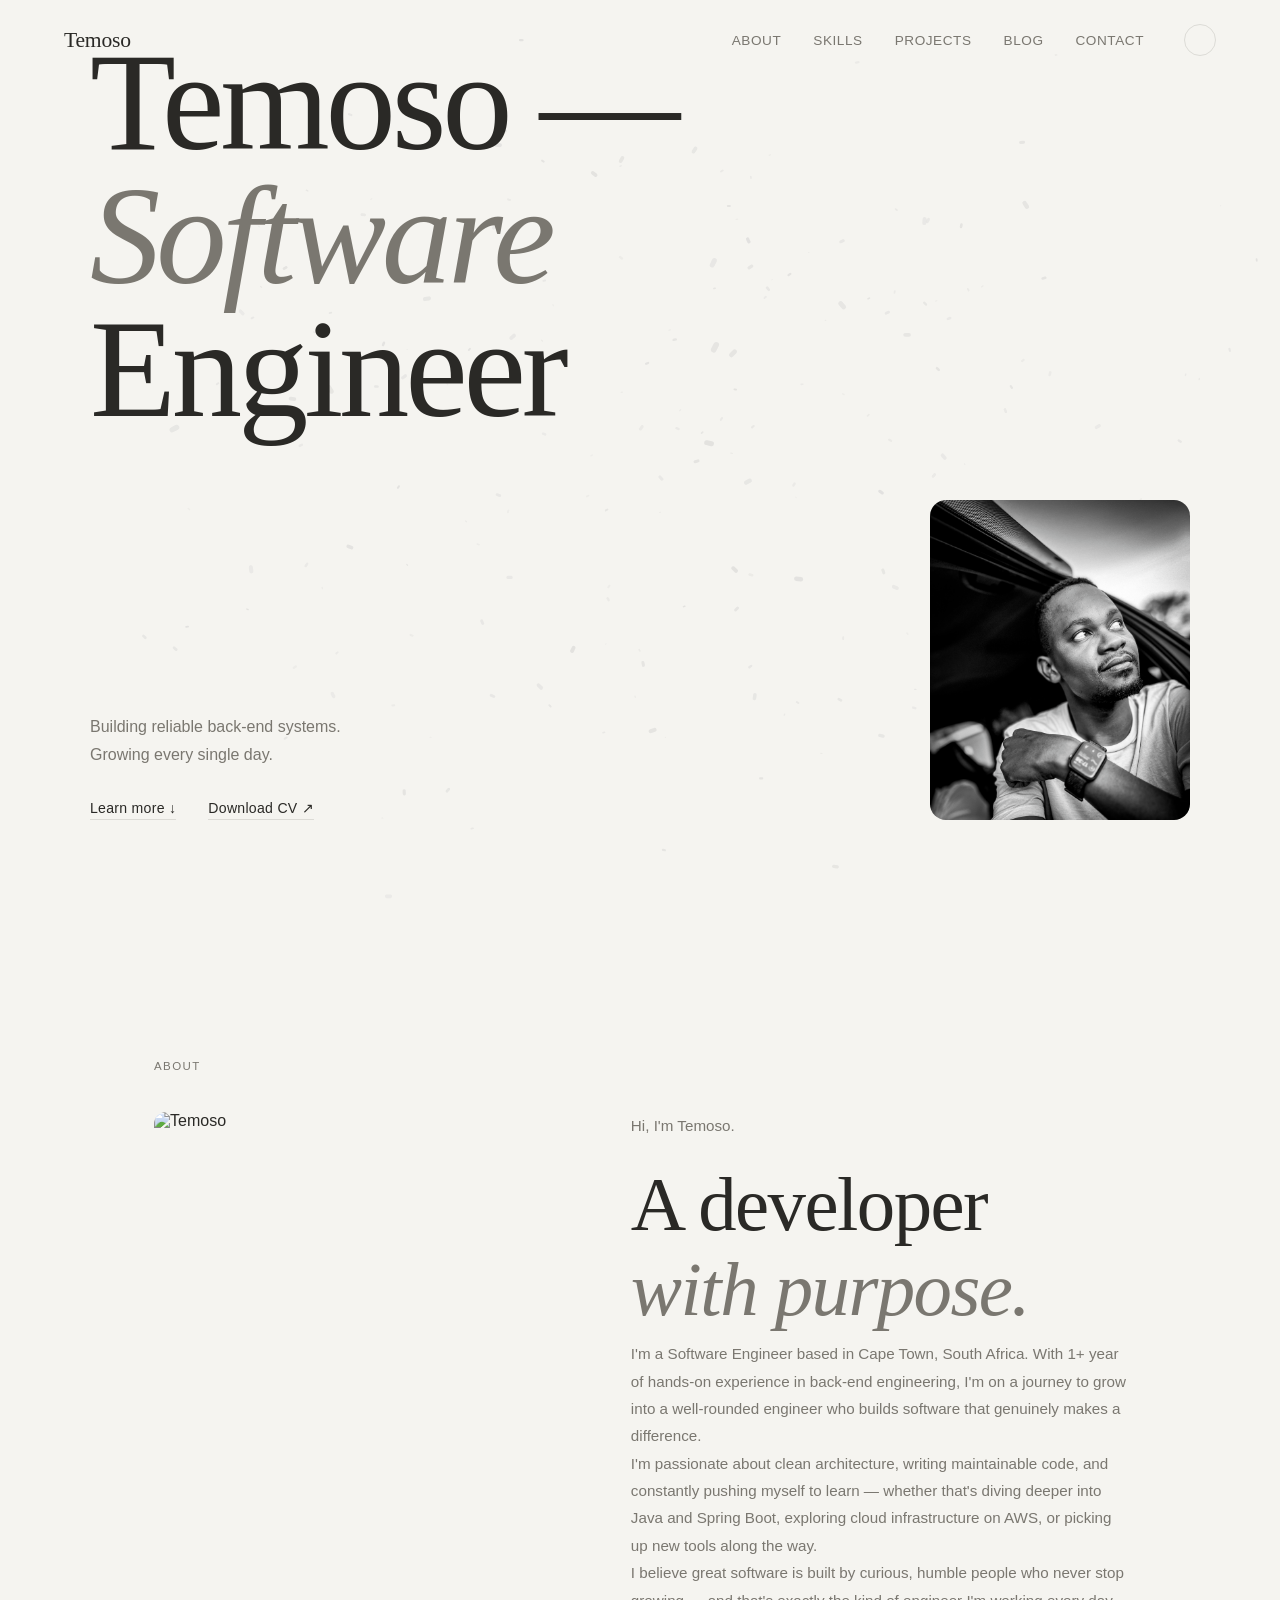
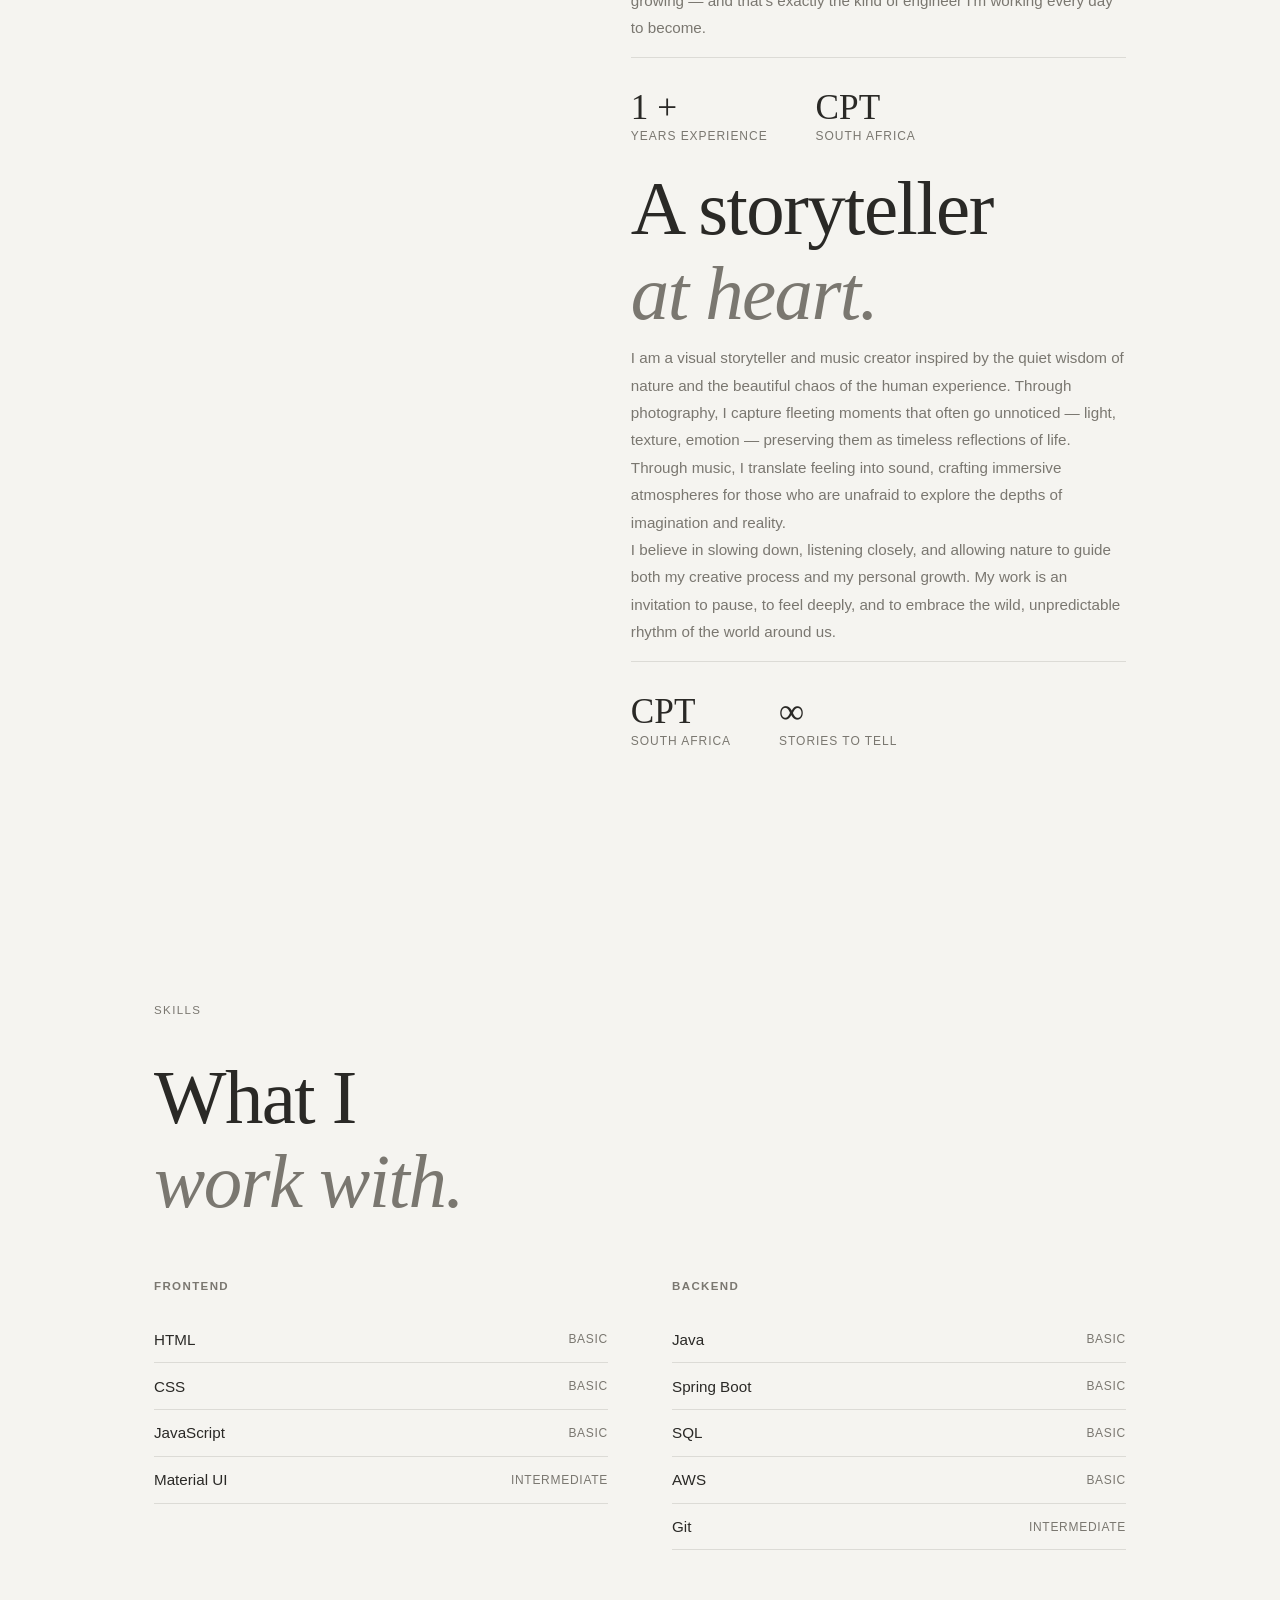
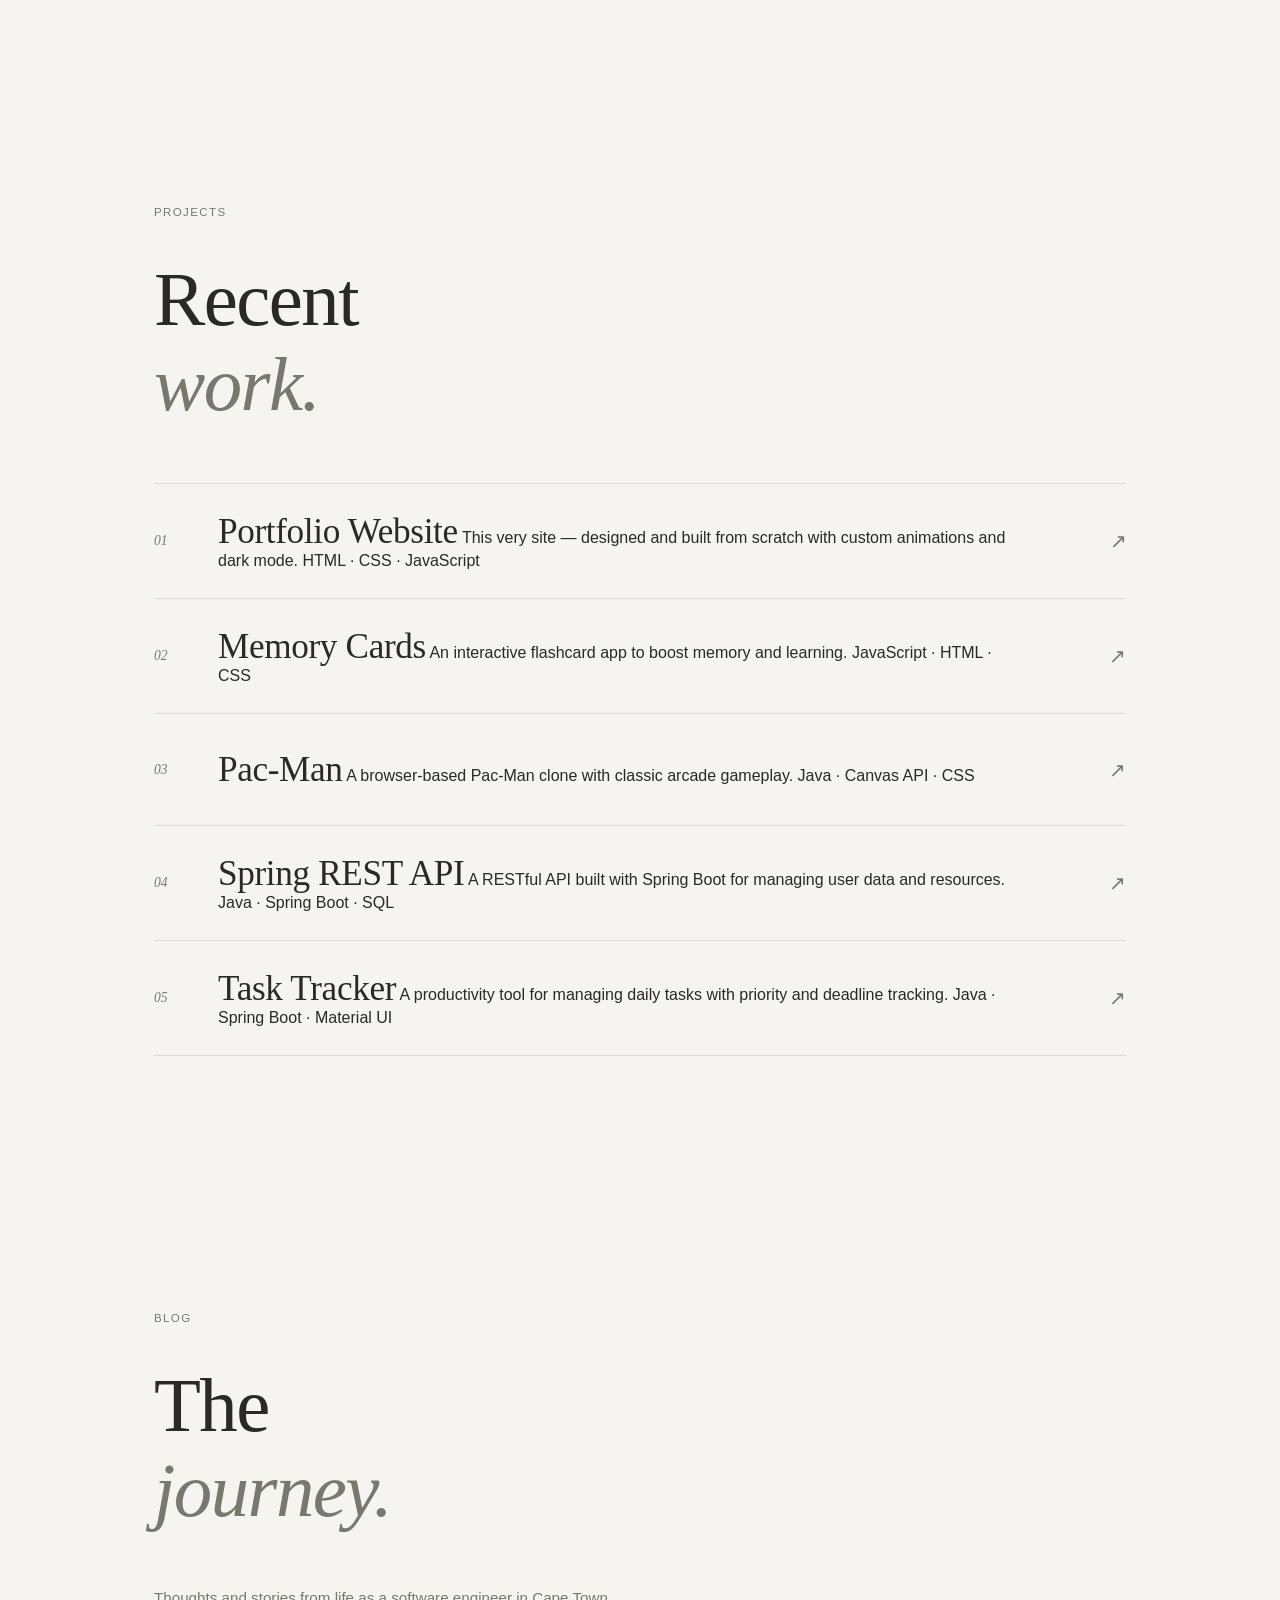
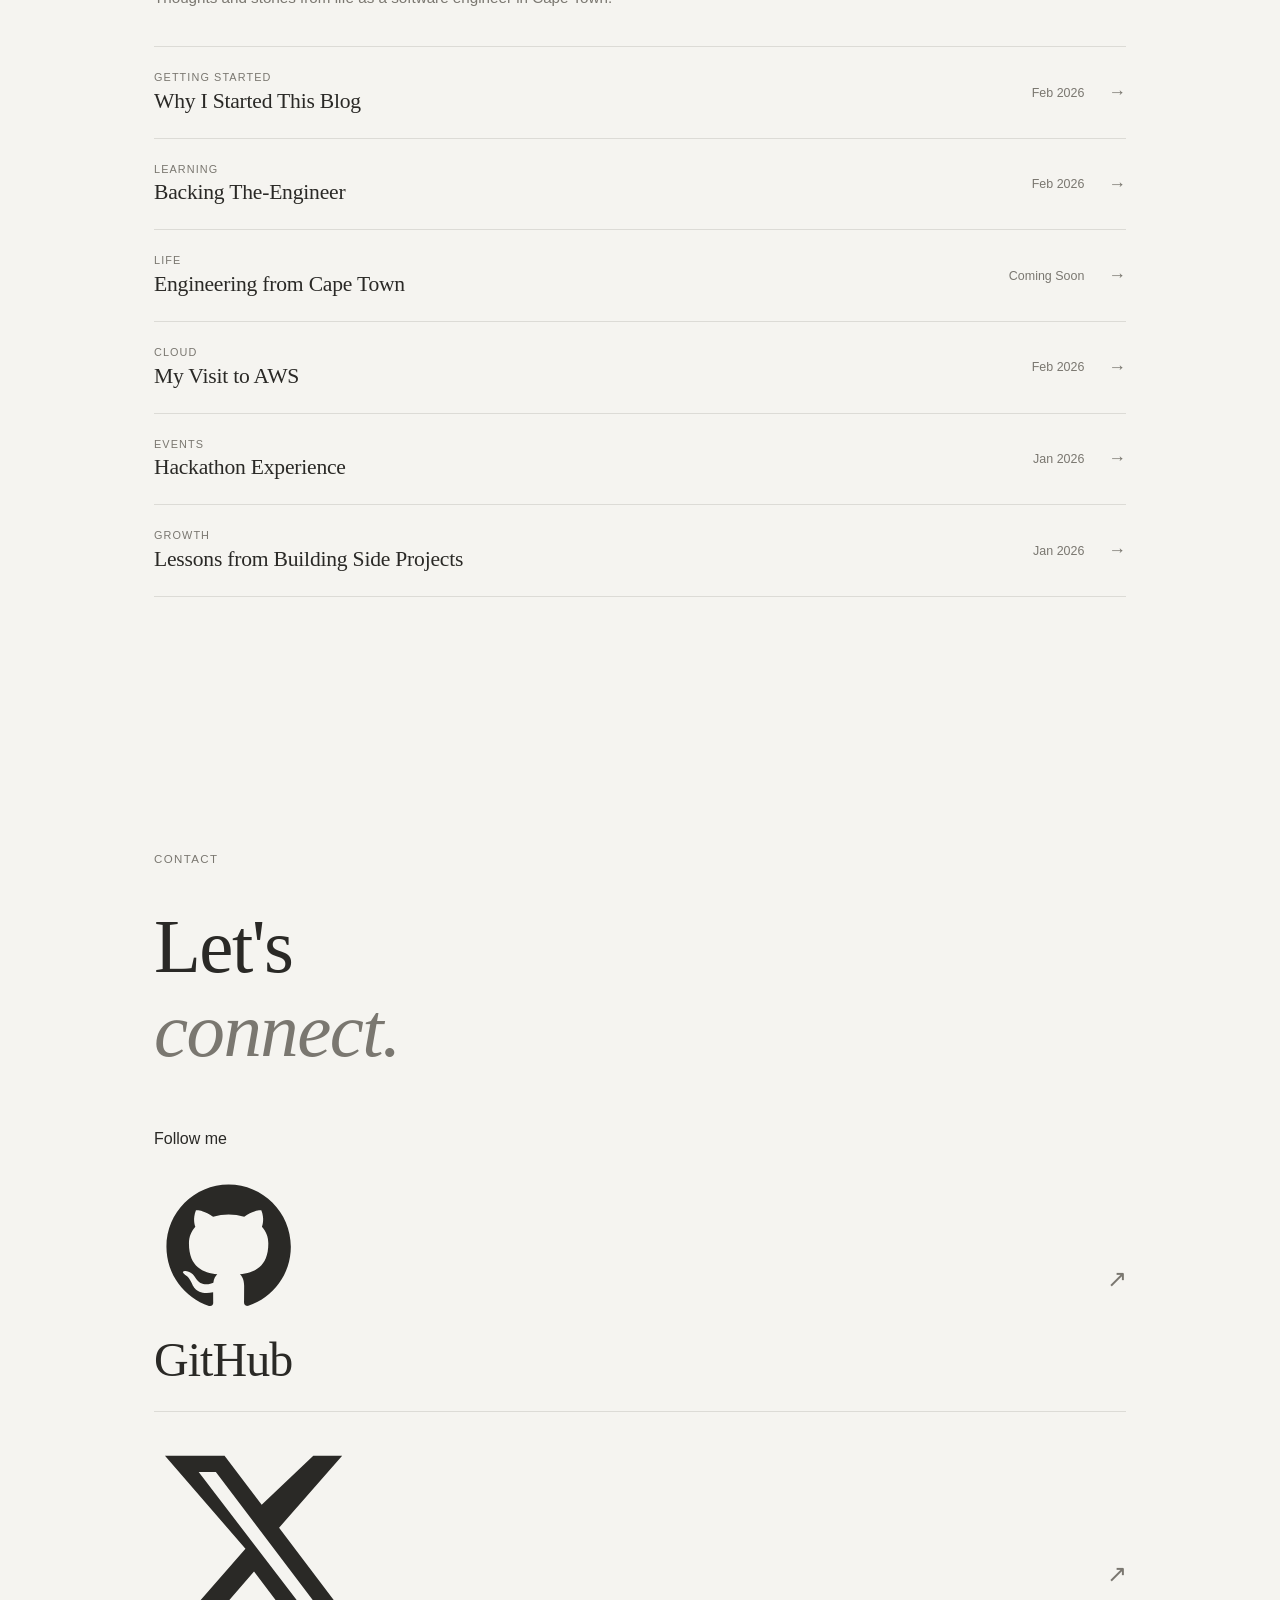
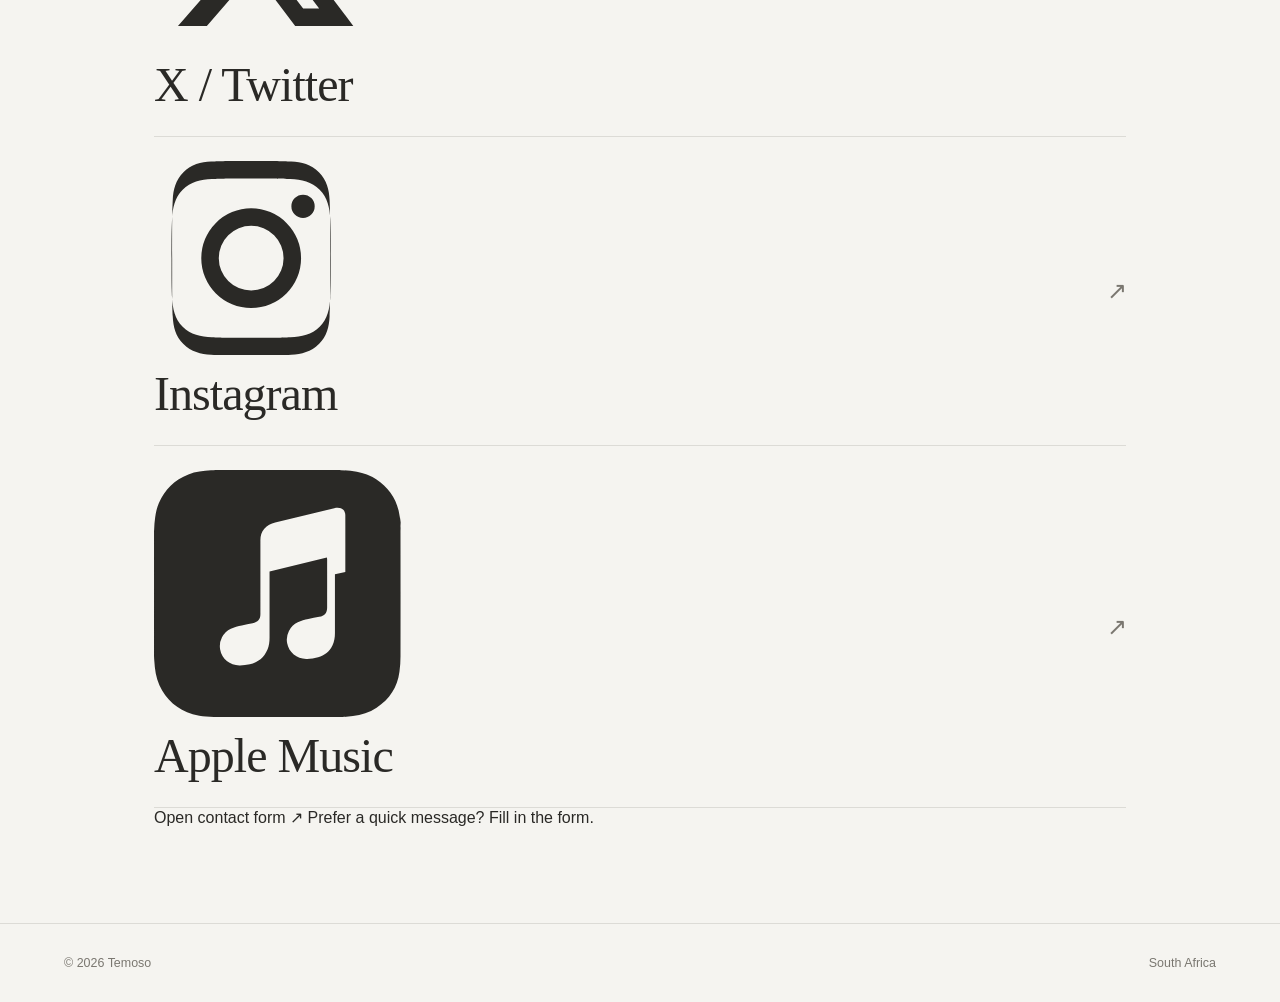
==== commit b3c5e375: "feat: redesign portfolio with dual about sections, contact icons, and dark-first theme - Set dark mo" ====
--- a/index.html
+++ b/index.html
@@ -2,7 +2,6 @@
 <html lang="en">
   <head>
     <meta charset="UTF-8" />
-    <meta http-equiv="X-UA-Compatible" content="IE=edge" />
     <meta name="viewport" content="width=device-width, initial-scale=1.0" />
     <title>Temoso — Software Engineer</title>
     <link rel="stylesheet" href="style.css" />
@@ -18,7 +17,6 @@
     <div id="cursor"></div>
     <div id="cursor-dot"></div>
 
-    <!-- NAV -->
     <nav id="main-nav">
       <a href="#" class="nav-logo">Temoso</a>
       <div class="nav-right">
@@ -29,31 +27,26 @@
           <li><a href="#blog">Blog</a></li>
           <li><a href="#contact">Contact</a></li>
         </ul>
-        <button
-          class="theme-toggle"
-          onclick="toggleTheme()"
-          aria-label="Toggle theme"
-        >
-          <span class="theme-icon">🌙</span>
+        <button class="theme-toggle" id="theme-btn" aria-label="Toggle theme">
+          <div class="toggle-knob"></div>
         </button>
-        <button class="hamburger-icon" onclick="toggleMenu()" aria-label="Menu">
+        <button class="hamburger-icon" id="menu-btn" aria-label="Menu">
           <span></span><span></span>
         </button>
       </div>
     </nav>
 
-    <!-- MOBILE MENU -->
     <div class="mobile-menu" id="mobile-menu">
+      <button class="mobile-close" id="mobile-close">✕</button>
       <ul>
-        <li><a href="#about" onclick="toggleMenu()">About</a></li>
-        <li><a href="#experience" onclick="toggleMenu()">Skills</a></li>
-        <li><a href="#projects" onclick="toggleMenu()">Projects</a></li>
-        <li><a href="#blog" onclick="toggleMenu()">Blog</a></li>
-        <li><a href="#contact" onclick="toggleMenu()">Contact</a></li>
+        <li><a href="#about">About</a></li>
+        <li><a href="#experience">Skills</a></li>
+        <li><a href="#projects">Projects</a></li>
+        <li><a href="#blog">Blog</a></li>
+        <li><a href="#contact">Contact</a></li>
       </ul>
     </div>
 
-    <!-- HERO Getting Started -->
     <section id="hero">
       <div class="hero-inner">
         <h1 class="hero-title reveal">
@@ -63,8 +56,7 @@
         </h1>
         <div class="hero-bottom reveal">
           <p class="hero-desc">
-            Building reliable: Back-end | Scalable systems.
-            <br />Growing every single day.
+            Building reliable back-end systems.<br />Growing every single day.
           </p>
           <div class="hero-actions">
             <a href="#about" class="link-arrow">Learn more ↓</a>
@@ -82,53 +74,89 @@
       </div>
     </section>
 
-    <!-- ABOUT -->
     <section id="about">
       <div class="section-label reveal">About</div>
       <div class="about-grid">
         <div class="about-img-wrap reveal">
-          <img
-            src="assets/about-pic.png"
-            alt="Temoso about"
-            class="about-img"
-          />
+          <img src="assets/about-pic.png" alt="Temoso" class="about-img" />
         </div>
         <div class="about-text reveal">
-          <h2 class="section-heading">
-            A developer<br /><em>with purpose.</em>
-          </h2>
-          <p>
-            Hi, I'm Temoso, a Software Engineer based in Cape Town, South
-            Africa. With 1+ year of hands-on experience in back-end engineering,
-            I'm on a journey to grow into a well-rounded engineer who builds
-            software that genuinely makes a difference.
+          <p class="about-greeting">
+            <span id="greeting-text">Hi</span>, I'm Temoso.
           </p>
-          <p>
-            I'm passionate about clean architecture, writing maintainable code,
-            and constantly pushing myself to learn whether that's diving deeper
-            into Java and Spring Boot, exploring cloud infrastructure on AWS, or
-            picking up new tools along the way.
-          </p>
-          <p>
-            I believe great software is built by curious, humble people who
-            never stop growing and that's exactly the kind of engineer I'm
-            working every day to become.
-          </p>
-          <div class="about-stats">
-            <div class="stat">
-              <span class="stat-num">1 +</span>
-              <span class="stat-label">Years experience</span>
-            </div>
-            <div class="stat">
-              <span class="stat-num">CPT</span>
-              <span class="stat-label">South Africa</span>
+
+          <!-- DARK MODE: Software Engineer -->
+          <div class="about-content about-dark">
+            <h2 class="section-heading">
+              A developer<br /><em>with purpose.</em>
+            </h2>
+            <p>
+              I'm a Software Engineer based in Cape Town, South Africa. With 1+
+              year of hands-on experience in back-end engineering, I'm on a
+              journey to grow into a well-rounded engineer who builds software
+              that genuinely makes a difference.
+            </p>
+            <p>
+              I'm passionate about clean architecture, writing maintainable
+              code, and constantly pushing myself to learn — whether that's
+              diving deeper into Java and Spring Boot, exploring cloud
+              infrastructure on AWS, or picking up new tools along the way.
+            </p>
+            <p>
+              I believe great software is built by curious, humble people who
+              never stop growing — and that's exactly the kind of engineer I'm
+              working every day to become.
+            </p>
+            <div class="about-stats">
+              <div class="stat">
+                <span class="stat-num">1 +</span>
+                <span class="stat-label">Years experience</span>
+              </div>
+              <div class="stat">
+                <span class="stat-num">CPT</span>
+                <span class="stat-label">South Africa</span>
+              </div>
+            </div>
+          </div>
+
+          <!-- LIGHT MODE: Creative / Artist -->
+          <div class="about-content about-light">
+            <h2 class="section-heading">
+              A storyteller<br /><em>at heart.</em>
+            </h2>
+            <p>
+              I am a visual storyteller and music creator inspired by the quiet
+              wisdom of nature and the beautiful chaos of the human experience.
+              Through photography, I capture fleeting moments that often go
+              unnoticed — light, texture, emotion — preserving them as timeless
+              reflections of life.
+            </p>
+            <p>
+              Through music, I translate feeling into sound, crafting immersive
+              atmospheres for those who are unafraid to explore the depths of
+              imagination and reality.
+            </p>
+            <p>
+              I believe in slowing down, listening closely, and allowing nature
+              to guide both my creative process and my personal growth. My work
+              is an invitation to pause, to feel deeply, and to embrace the
+              wild, unpredictable rhythm of the world around us.
+            </p>
+            <div class="about-stats">
+              <div class="stat">
+                <span class="stat-num">CPT</span>
+                <span class="stat-label">South Africa</span>
+              </div>
+              <div class="stat">
+                <span class="stat-num">∞</span>
+                <span class="stat-label">Stories to tell</span>
+              </div>
             </div>
           </div>
         </div>
       </div>
     </section>
 
-    <!-- SKILLS -->
     <section id="experience">
       <div class="section-label reveal">Skills</div>
       <h2 class="section-heading reveal">What I<br /><em>work with.</em></h2>
@@ -137,11 +165,11 @@
           <h3 class="skill-group-title">Frontend</h3>
           <ul class="skill-list">
             <li>
-              <span class="skill-name">Html</span
-              ><span class="skill-level">Basic</span>
-            </li>
-            <li>
-              <span class="skill-name">Css</span
+              <span class="skill-name">HTML</span
+              ><span class="skill-level">Basic</span>
+            </li>
+            <li>
+              <span class="skill-name">CSS</span
               ><span class="skill-level">Basic</span>
             </li>
             <li>
@@ -170,7 +198,7 @@
               ><span class="skill-level">Basic</span>
             </li>
             <li>
-              <span class="skill-name">Aws</span
+              <span class="skill-name">AWS</span
               ><span class="skill-level">Basic</span>
             </li>
             <li>
@@ -182,24 +210,30 @@
       </div>
     </section>
 
-    <!-- PROJECTS -->
     <section id="projects">
       <div class="section-label reveal">Projects</div>
       <h2 class="section-heading reveal">Recent<br /><em>work.</em></h2>
       <div class="projects-list">
         <a
-          href="https://github.com/Kalophain14"
+          href="https://github.com/Kalophain14/kalophain-portfolio"
           target="_blank"
           class="project-row reveal"
         >
           <div class="project-row-left">
             <span class="project-num">01</span>
-            <span class="project-name">Memory Cards</span>
+            <div class="project-info">
+              <span class="project-name">Portfolio Website</span>
+              <span class="project-desc"
+                >This very site — designed and built from scratch with custom
+                animations and dark mode.</span
+              >
+              <span class="project-stack">HTML · CSS · JavaScript</span>
+            </div>
           </div>
           <div class="project-row-right">
             <img
               src="assets/project-1.png"
-              alt="Project 1"
+              alt="Portfolio"
               class="project-thumb"
             />
             <span class="project-arrow">↗</span>
@@ -212,12 +246,44 @@
         >
           <div class="project-row-left">
             <span class="project-num">02</span>
-            <span class="project-name">Pac-Man</span>
+            <div class="project-info">
+              <span class="project-name">Memory Cards</span>
+              <span class="project-desc"
+                >An interactive flashcard app to boost memory and
+                learning.</span
+              >
+              <span class="project-stack">JavaScript · HTML · CSS</span>
+            </div>
+          </div>
+          <div class="project-row-right">
+            <img
+              src="assets/project-1.png"
+              alt="Memory Cards"
+              class="project-thumb"
+            />
+            <span class="project-arrow">↗</span>
+          </div>
+        </a>
+        <a
+          href="https://github.com/Kalophain14"
+          target="_blank"
+          class="project-row reveal"
+        >
+          <div class="project-row-left">
+            <span class="project-num">03</span>
+            <div class="project-info">
+              <span class="project-name">Pac-Man</span>
+              <span class="project-desc"
+                >A browser-based Pac-Man clone with classic arcade
+                gameplay.</span
+              >
+              <span class="project-stack">Java · Canvas API · CSS</span>
+            </div>
           </div>
           <div class="project-row-right">
             <img
               src="assets/project-2.png"
-              alt="Project 2"
+              alt="Pac-Man"
               class="project-thumb"
             />
             <span class="project-arrow">↗</span>
@@ -229,22 +295,55 @@
           class="project-row reveal"
         >
           <div class="project-row-left">
-            <span class="project-num">03</span>
-            <span class="project-name">Project Three</span>
+            <span class="project-num">04</span>
+            <div class="project-info">
+              <span class="project-name">Spring REST API</span>
+              <span class="project-desc"
+                >A RESTful API built with Spring Boot for managing user data and
+                resources.</span
+              >
+              <span class="project-stack">Java · Spring Boot · SQL</span>
+            </div>
           </div>
           <div class="project-row-right">
             <img
               src="assets/project-3.png"
-              alt="Project 3"
+              alt="Spring REST API"
               class="project-thumb"
             />
             <span class="project-arrow">↗</span>
           </div>
         </a>
+        <a
+          href="https://github.com/Kalophain14"
+          target="_blank"
+          class="project-row reveal"
+        >
+          <div class="project-row-left">
+            <span class="project-num">05</span>
+            <div class="project-info">
+              <span class="project-name">Task Tracker</span>
+              <span class="project-desc"
+                >A productivity tool for managing daily tasks with priority and
+                deadline tracking.</span
+              >
+              <span class="project-stack"
+                >Java · Spring Boot · Material UI</span
+              >
+            </div>
+          </div>
+          <div class="project-row-right">
+            <img
+              src="assets/project-3.png"
+              alt="Task Tracker"
+              class="project-thumb"
+            />
+            <span class="project-arrow">↗</span>
+          </div>
+        </a>
       </div>
     </section>
 
-    <!-- BLOG -->
     <section id="blog">
       <div class="section-label reveal">Blog</div>
       <h2 class="section-heading reveal">The<br /><em>journey.</em></h2>
@@ -252,7 +351,7 @@
         Thoughts and stories from life as a software engineer in Cape Town.
       </p>
       <div class="blog-list">
-        <div class="blog-row reveal" onclick="openPost(0)">
+        <div class="blog-row reveal" id="blog-0">
           <div class="blog-row-left">
             <span class="blog-tag-inline">Getting Started</span>
             <h3 class="blog-row-title">Why I Started This Blog</h3>
@@ -262,7 +361,7 @@
             <span class="blog-arrow">→</span>
           </div>
         </div>
-        <div class="blog-row reveal" onclick="openPost(1)">
+        <div class="blog-row reveal" id="blog-1">
           <div class="blog-row-left">
             <span class="blog-tag-inline">Learning</span>
             <h3 class="blog-row-title">Backing The-Engineer</h3>
@@ -272,7 +371,7 @@
             <span class="blog-arrow">→</span>
           </div>
         </div>
-        <div class="blog-row reveal" onclick="openPost(2)">
+        <div class="blog-row reveal" id="blog-2">
           <div class="blog-row-left">
             <span class="blog-tag-inline">Life</span>
             <h3 class="blog-row-title">Engineering from Cape Town</h3>
@@ -282,16 +381,41 @@
             <span class="blog-arrow">→</span>
           </div>
         </div>
-      </div>
-
-      <!-- Blog Modal -->
-      <div
-        id="blog-modal"
-        class="blog-modal-overlay"
-        onclick="closePost(event)"
-      >
+        <div class="blog-row reveal" id="blog-3">
+          <div class="blog-row-left">
+            <span class="blog-tag-inline">Cloud</span>
+            <h3 class="blog-row-title">My Visit to AWS</h3>
+          </div>
+          <div class="blog-row-right">
+            <span class="blog-date-inline">Feb 2026</span>
+            <span class="blog-arrow">→</span>
+          </div>
+        </div>
+        <div class="blog-row reveal" id="blog-4">
+          <div class="blog-row-left">
+            <span class="blog-tag-inline">Events</span>
+            <h3 class="blog-row-title">Hackathon Experience</h3>
+          </div>
+          <div class="blog-row-right">
+            <span class="blog-date-inline">Jan 2026</span>
+            <span class="blog-arrow">→</span>
+          </div>
+        </div>
+        <div class="blog-row reveal" id="blog-5">
+          <div class="blog-row-left">
+            <span class="blog-tag-inline">Growth</span>
+            <h3 class="blog-row-title">Lessons from Building Side Projects</h3>
+          </div>
+          <div class="blog-row-right">
+            <span class="blog-date-inline">Jan 2026</span>
+            <span class="blog-arrow">→</span>
+          </div>
+        </div>
+      </div>
+
+      <div id="blog-modal" class="blog-modal-overlay">
         <div class="blog-modal-content">
-          <button class="blog-modal-close" onclick="closeModal()">✕</button>
+          <button class="blog-modal-close" id="modal-close-btn">✕</button>
           <span class="blog-modal-tag" id="modal-tag"></span>
           <p class="blog-modal-date" id="modal-date"></p>
           <h2 class="blog-modal-title" id="modal-title"></h2>
@@ -300,32 +424,100 @@
       </div>
     </section>
 
-    <!-- CONTACT -->
     <section id="contact">
       <div class="section-label reveal">Contact</div>
       <h2 class="section-heading reveal">Let's<br /><em>connect.</em></h2>
       <div class="contact-links reveal">
-        <a href="mailto:Chueutemosho@gmail.com" class="contact-link">
-          <span>Email</span><span>↗</span>
-        </a>
+        <p class="contact-group-label">Follow me</p>
         <a
           href="https://github.com/Kalophain14"
           target="_blank"
           class="contact-link"
         >
-          <span>GitHub</span><span>↗</span>
+          <span class="contact-link-inner">
+            <svg
+              class="contact-icon"
+              viewBox="0 0 24 24"
+              fill="currentColor"
+              aria-hidden="true"
+            >
+              <path
+                d="M12 2C6.477 2 2 6.484 2 12.021c0 4.428 2.865 8.185 6.839 9.511.5.092.682-.217.682-.483 0-.237-.009-.868-.013-1.703-2.782.605-3.369-1.342-3.369-1.342-.454-1.154-1.11-1.462-1.11-1.462-.908-.62.069-.608.069-.608 1.003.07 1.531 1.03 1.531 1.03.892 1.529 2.341 1.088 2.91.832.092-.647.35-1.088.636-1.338-2.22-.253-4.555-1.113-4.555-4.951 0-1.093.39-1.988 1.029-2.688-.103-.253-.446-1.272.098-2.65 0 0 .84-.27 2.75 1.026A9.564 9.564 0 0112 6.844a9.59 9.59 0 012.504.337c1.909-1.296 2.747-1.027 2.747-1.027.546 1.379.202 2.398.1 2.651.64.7 1.028 1.595 1.028 2.688 0 3.848-2.339 4.695-4.566 4.943.359.309.678.92.678 1.855 0 1.338-.012 2.419-.012 2.747 0 .268.18.58.688.482C19.138 20.203 22 16.447 22 12.021 22 6.484 17.523 2 12 2z"
+              />
+            </svg>
+            GitHub
+          </span>
+          <span class="contact-arrow">↗</span>
+        </a>
+        <a
+          href="https://x.com/kalophain?s=21"
+          target="_blank"
+          class="contact-link"
+        >
+          <span class="contact-link-inner">
+            <svg
+              class="contact-icon"
+              viewBox="0 0 24 24"
+              fill="currentColor"
+              aria-hidden="true"
+            >
+              <path
+                d="M18.244 2.25h3.308l-7.227 8.26 8.502 11.24H16.17l-4.714-6.231-5.401 6.231H2.744l7.73-8.835L1.254 2.25H8.08l4.253 5.622zm-1.161 17.52h1.833L7.084 4.126H5.117z"
+              />
+            </svg>
+            X / Twitter
+          </span>
+          <span class="contact-arrow">↗</span>
         </a>
         <a
           href="https://www.instagram.com/kalophain14"
           target="_blank"
           class="contact-link"
         >
-          <span>Instagram</span><span>↗</span>
-        </a>
+          <span class="contact-link-inner">
+            <svg
+              class="contact-icon"
+              viewBox="0 0 24 24"
+              fill="currentColor"
+              aria-hidden="true"
+            >
+              <path
+                d="M12 2.163c3.204 0 3.584.012 4.85.07 1.366.062 2.633.334 3.608 1.308.975.975 1.246 2.242 1.308 3.608.058 1.266.07 1.646.07 4.85s-.012 3.584-.07 4.85c-.062 1.366-.333 2.633-1.308 3.608-.975.975-2.242 1.246-3.608 1.308-1.266.058-1.646.07-4.85.07s-3.584-.012-4.85-.07c-1.366-.062-2.633-.333-3.608-1.308-.975-.975-1.246-2.242-1.308-3.608C2.175 15.584 2.163 15.204 2.163 12s.012-3.584.07-4.85c.062-1.366.333-2.633 1.308-3.608.975-.975 2.242-1.246 3.608-1.308C8.416 2.175 8.796 2.163 12 2.163zm0-2.163C8.741 0 8.333.014 7.053.072 5.775.131 4.602.425 3.635 1.392 2.668 2.359 2.374 3.532 2.315 4.81 2.257 6.09 2.243 6.498 2.243 12c0 5.502.014 5.91.072 7.19.059 1.278.353 2.451 1.32 3.418.967.967 2.14 1.261 3.418 1.32C8.333 23.986 8.741 24 12 24c3.259 0 3.667-.014 4.947-.072 1.278-.059 2.451-.353 3.418-1.32.967-.967 1.261-2.14 1.32-3.418.058-1.28.072-1.688.072-7.19 0-5.502-.014-5.91-.072-7.19-.059-1.278-.353-2.451-1.32-3.418C19.398.425 18.225.131 16.947.072 15.667.014 15.259 0 12 0zm0 5.838a6.162 6.162 0 100 12.324 6.162 6.162 0 000-12.324zM12 16a4 4 0 110-8 4 4 0 010 8zm6.406-11.845a1.44 1.44 0 100 2.881 1.44 1.44 0 000-2.881z"
+              />
+            </svg>
+            Instagram
+          </span>
+          <span class="contact-arrow">↗</span>
+        </a>
+        <a
+          href="https://music.apple.com/profile/kalophain"
+          target="_blank"
+          class="contact-link"
+        >
+          <span class="contact-link-inner">
+            <svg
+              class="contact-icon"
+              viewBox="0 0 24 24"
+              fill="currentColor"
+              aria-hidden="true"
+            >
+              <path
+                d="M23.994 6.124a9.23 9.23 0 00-.24-2.19c-.317-1.31-1.062-2.31-2.18-3.043a5.022 5.022 0 00-1.877-.726 10.496 10.496 0 00-1.564-.15c-.04-.003-.083-.01-.124-.013H5.986c-.152.01-.303.017-.455.026C4.786.07 4.043.15 3.34.428 2.004.958 1.04 1.88.475 3.208c-.192.448-.292.925-.363 1.408-.056.392-.088.785-.1 1.18 0 .032-.007.062-.01.093v12.223c.01.14.017.283.027.424.05.815.154 1.624.497 2.373.65 1.42 1.738 2.353 3.234 2.802.42.127.856.187 1.293.228.555.052 1.11.06 1.667.06h11.03c.525 0 1.048-.034 1.57-.1.823-.106 1.597-.35 2.296-.81 1.268-.833 2.02-1.993 2.22-3.495.07-.507.103-1.017.103-1.53.004-4.499.006-8.997-.004-13.496zm-6.423 3.99v5.712c0 .417-.058.827-.244 1.206-.29.59-.76.962-1.388 1.14-.35.1-.706.157-1.07.173-.95.045-1.773-.6-1.943-1.536a1.88 1.88 0 011.038-2.022c.323-.16.67-.25 1.018-.322.354-.072.71-.136 1.061-.213.51-.111.77-.37.77-.887.002-1.56 0-3.12.001-4.68 0-.06-.013-.12-.026-.18l-5.567 1.35v6.433c0 .392-.045.778-.2 1.148-.324.77-.908 1.25-1.71 1.43-.315.07-.635.105-.957.112-.95.028-1.764-.605-1.93-1.54a1.877 1.877 0 011.039-2.02c.338-.165.7-.254 1.062-.327.35-.07.702-.132 1.05-.207.502-.106.758-.363.758-.873V6.816c0-.405.105-.786.38-1.1a1.854 1.854 0 011.056-.62l5.733-1.39c.11-.027.224-.042.337-.042.47 0 .74.274.74.74.004 1.836.002 3.672.002 5.509z"
+              />
+            </svg>
+            Apple Music
+          </span>
+          <span class="contact-arrow">↗</span>
+        </a>
+      </div>
+      <div class="contact-cta-bar reveal">
+        <a href="contact.html" class="contact-cta-btn">Open contact form ↗</a>
+        <span class="contact-cta-note"
+          >Prefer a quick message? Fill in the form.</span
+        >
       </div>
     </section>
 
-    <!-- FOOTER -->
     <footer>
       <span>© 2026 Temoso</span>
       <span>South Africa</span>
--- a/style.css
+++ b/style.css
@@ -796,7 +796,7 @@
   color: var(--text);
 }
 
-/* ── FOOTER ─────────────────────────────────────────────── */
+/* ── FOOTER ────────────────────────────────────────────── */
 footer {
   position: relative;
   z-index: 1;
--- a/mediaqueries.css
+++ b/mediaqueries.css
@@ -48,7 +48,7 @@
   }
 }
 
-/* ── MOBILE ─────────────────────────────────────────────── */
+/* ── MOBILE ────────────────────────────────────────────── */
 @media screen and (max-width: 768px) {
   section {
     padding: 6rem 1.5rem 3rem;
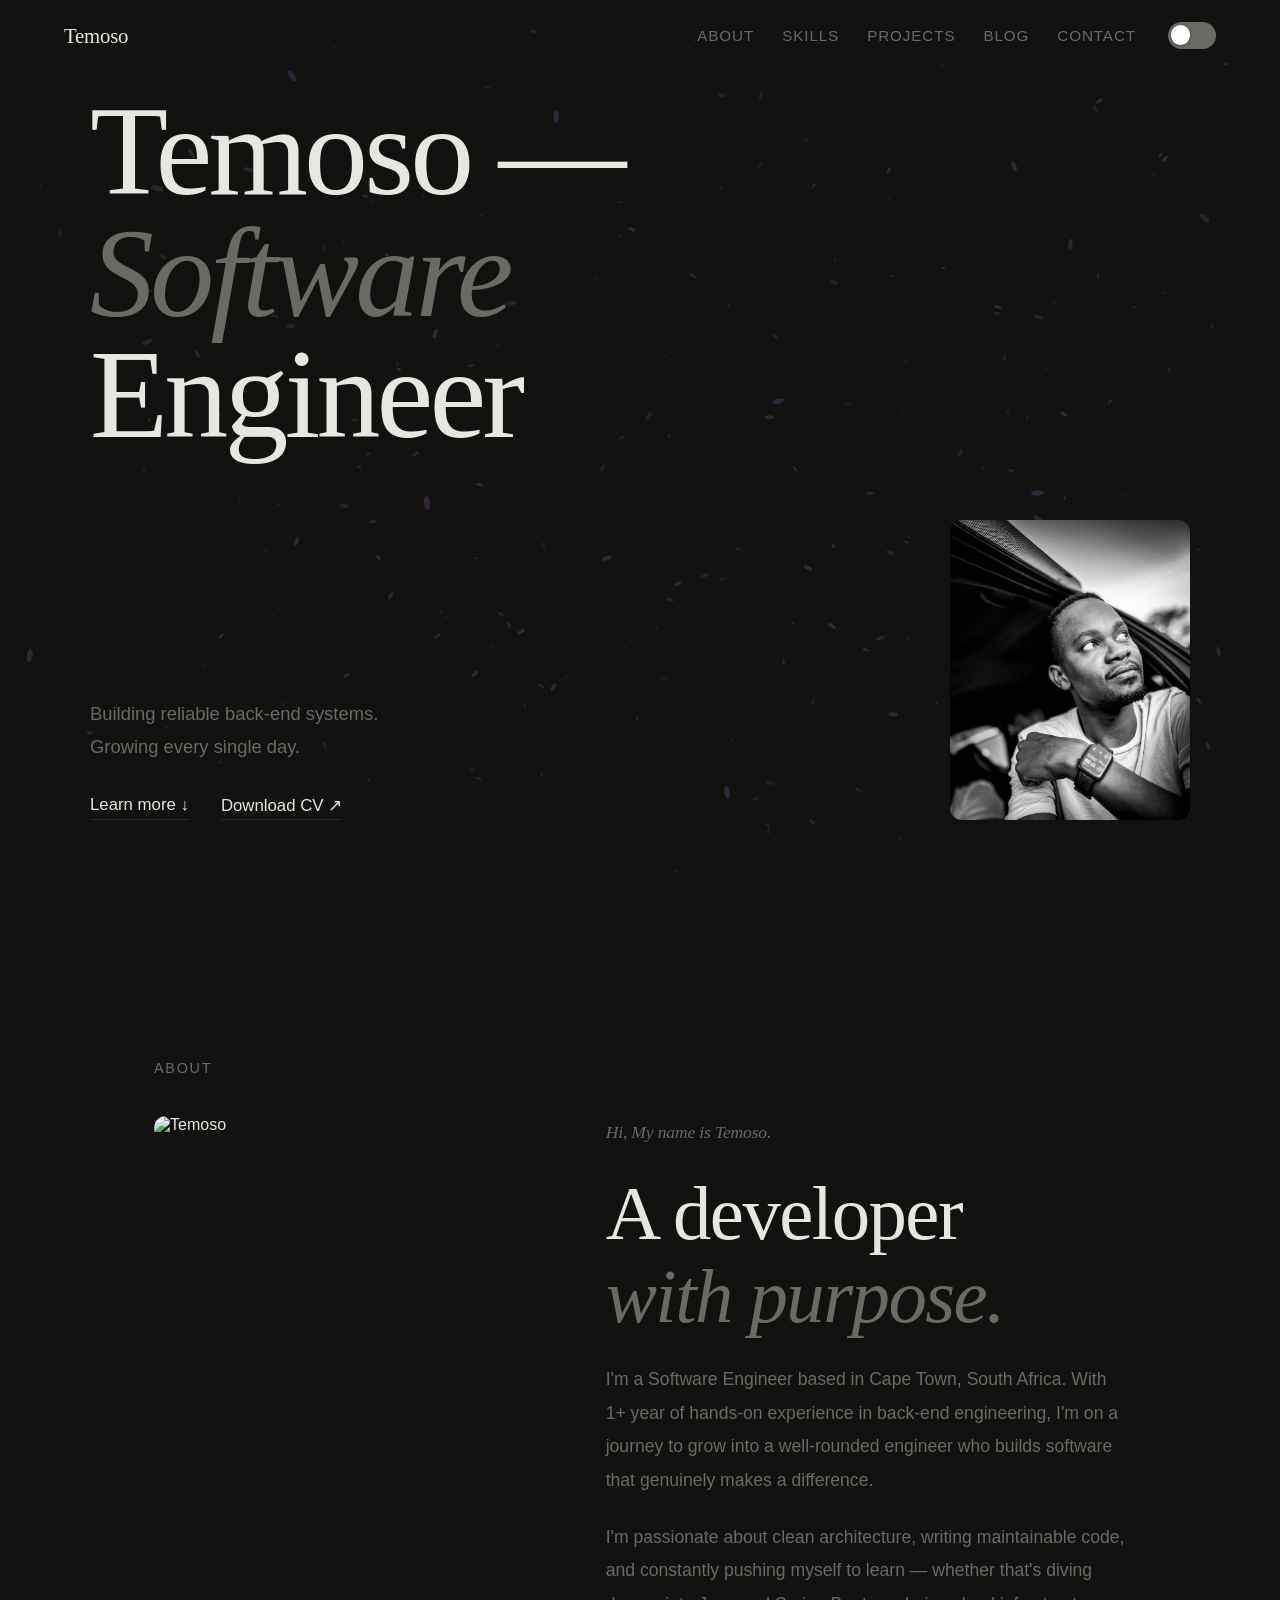
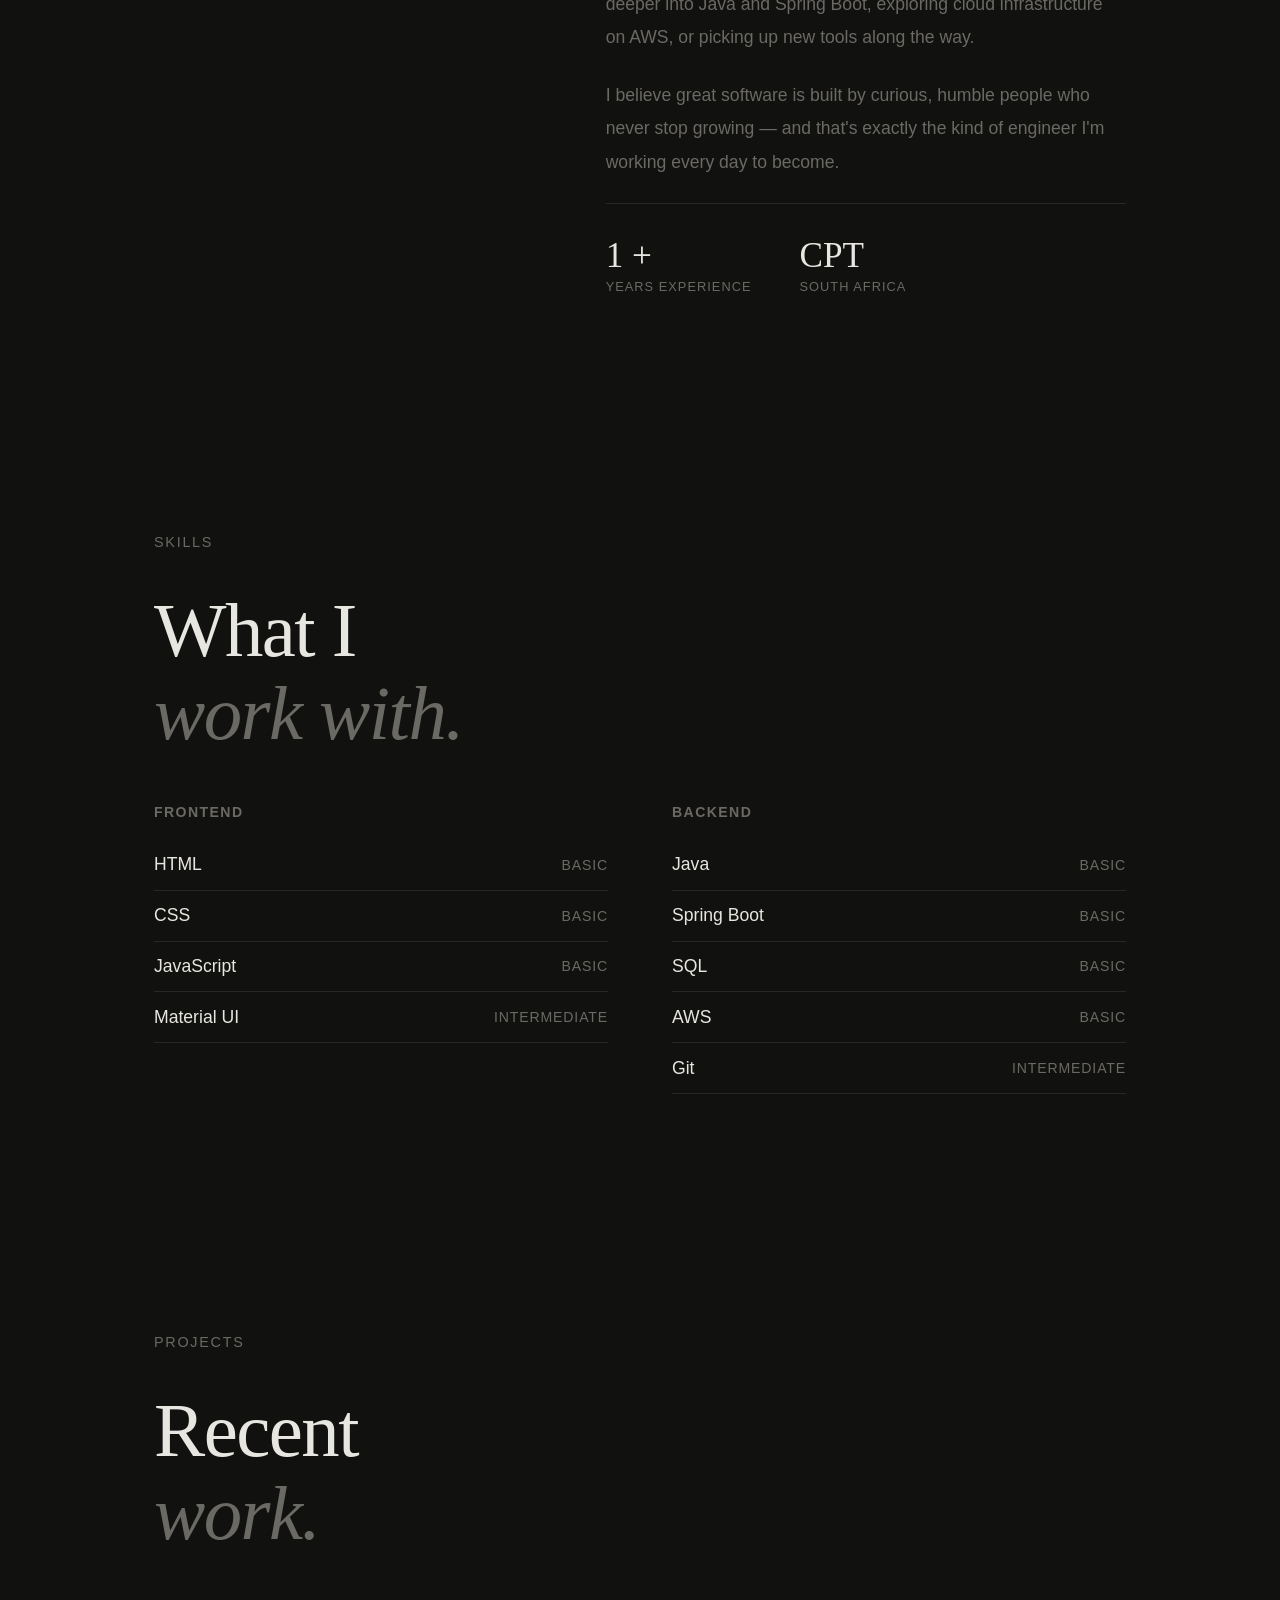
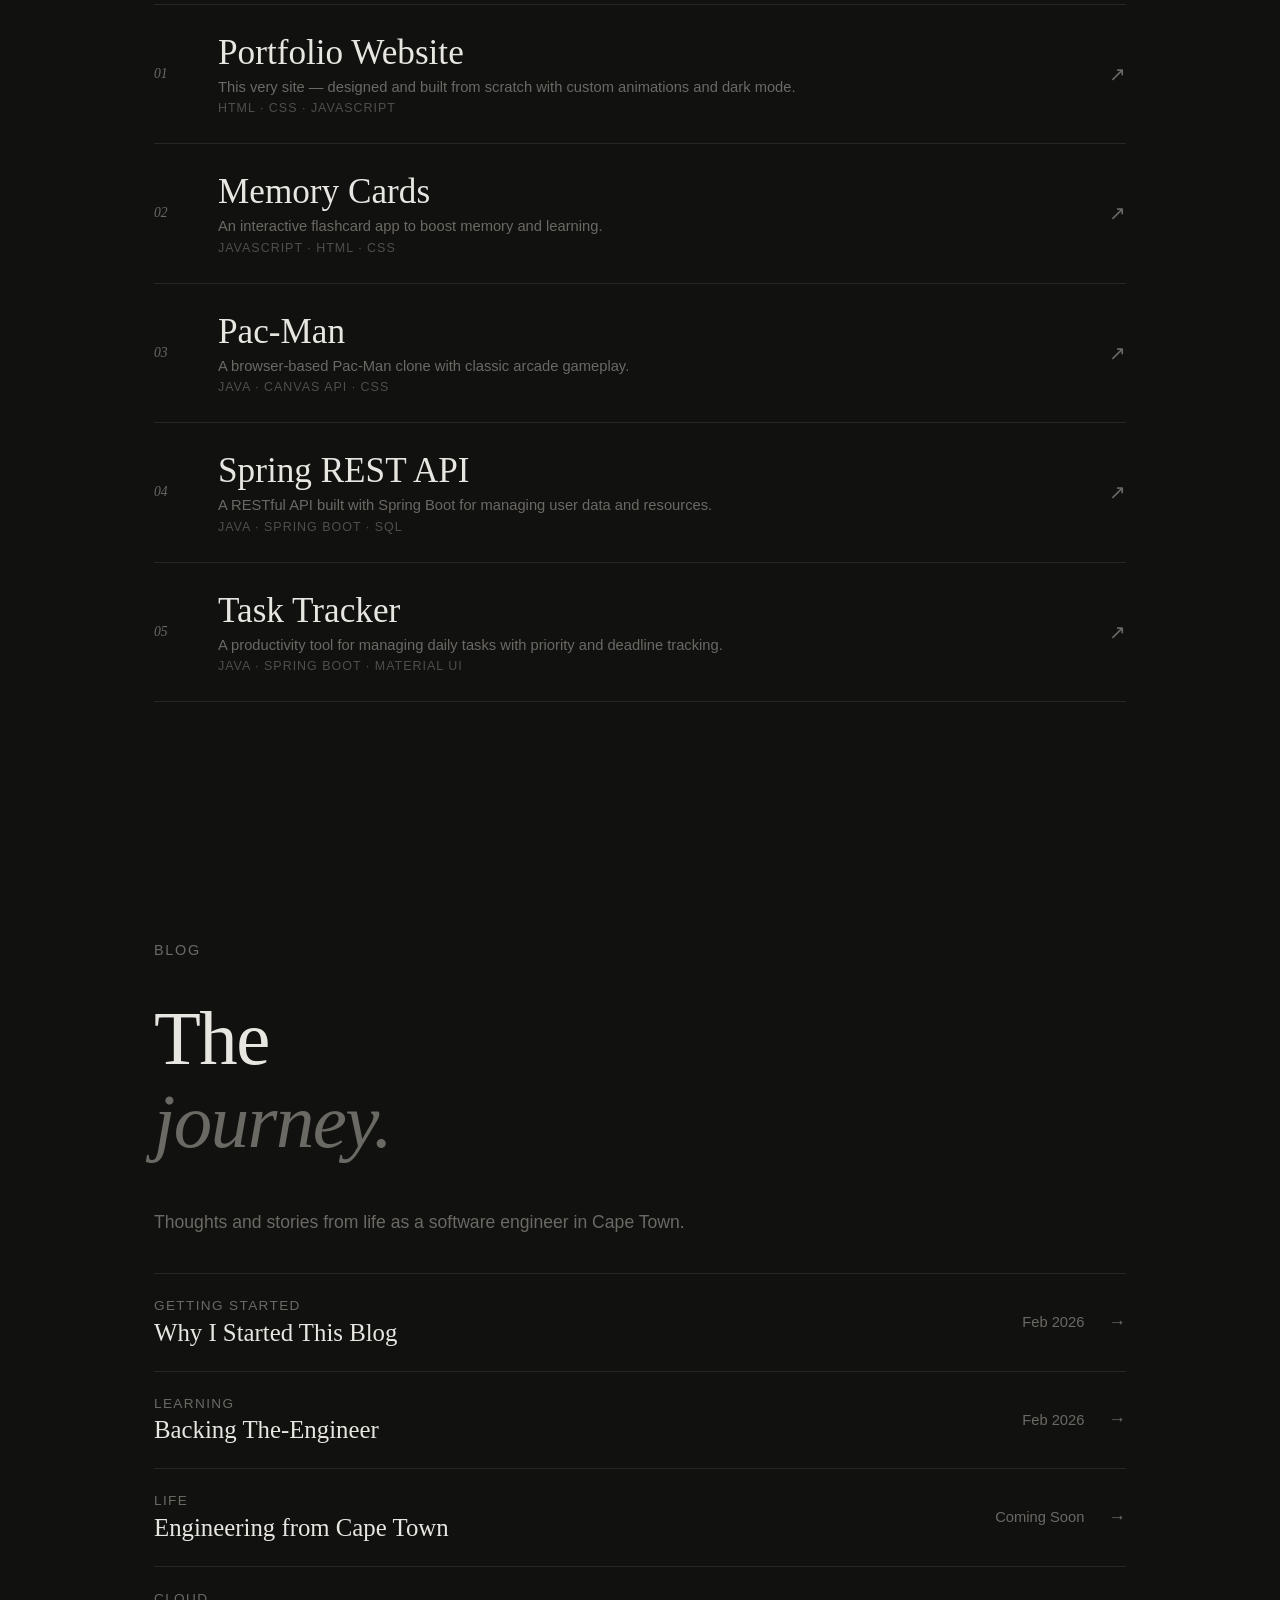
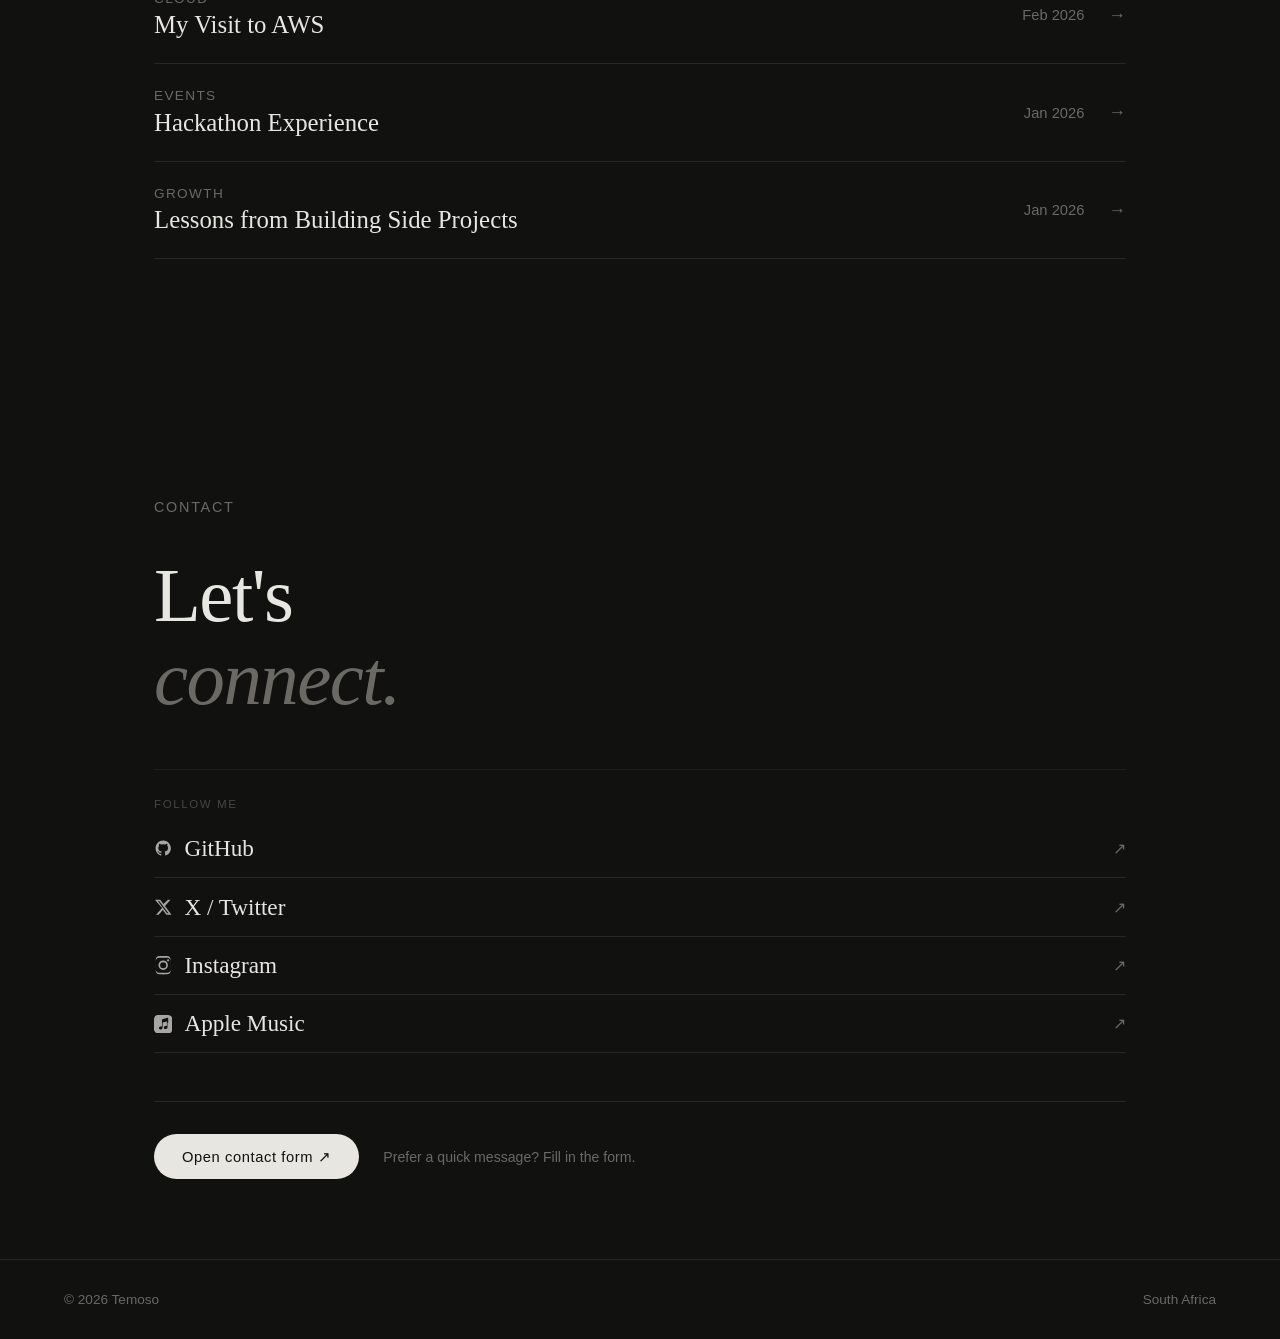
==== commit 56250ced: "Changed, greeting section" ====
--- a/index.html
+++ b/index.html
@@ -82,7 +82,7 @@
         </div>
         <div class="about-text reveal">
           <p class="about-greeting">
-            <span id="greeting-text">Hi</span>, I'm Temoso.
+            <span id="greeting-text">Hi</span>, My name is Temoso.
           </p>
 
           <!-- DARK MODE: Software Engineer -->
--- a/style.css
+++ b/style.css
@@ -1,29 +1,23 @@
-/* ── VARIABLES ──────────────────────────────────────────── */
-
 :root {
+  --bg: #111110;
+  --bg-2: #1a1918;
+  --text: #e8e6e1;
+  --text-muted: #6b6964;
+  --border: rgba(232, 230, 225, 0.1);
+  --card-bg: #1a1918;
+  --font-serif: "DM Serif Display", Georgia, serif;
+  --font-sans: "DM Sans", sans-serif;
+  --ease: cubic-bezier(0.16, 1, 0.3, 1);
+}
+body.light-mode {
   --bg: #f5f4f0;
   --bg-2: #eceae4;
   --text: #2a2926;
   --text-muted: #7a7770;
-  --accent: #2a2926;
   --border: rgba(42, 41, 38, 0.12);
   --card-bg: #ffffff;
-  --font-serif: "DM Serif Display", Georgia, serif;
-  --font-sans: "DM Sans", sans-serif;
-  --ease: cubic-bezier(0.16, 1, 0.3, 1);
-}
-
-body.dark-mode {
-  --bg: #111110;
-  --bg-2: #1a1918;
-  --text: #e8e6e1;
-  --text-muted: #6b6964;
-  --accent: #e8e6e1;
-  --border: rgba(232, 230, 225, 0.1);
-  --card-bg: #1a1918;
-}
-
-/* ── RESET ──────────────────────────────────────────────── */
+}
+
 *,
 *::before,
 *::after {
@@ -31,23 +25,19 @@
   padding: 0;
   box-sizing: border-box;
 }
-
 html {
   scroll-behavior: smooth;
-  font-size: 16px;
-}
-
+}
 body {
   font-family: var(--font-sans);
   background: var(--bg);
   color: var(--text);
   transition:
-    background 0.4s ease,
-    color 0.4s ease;
+    background 0.4s,
+    color 0.4s;
   overflow-x: hidden;
   cursor: none;
 }
-
 a {
   color: inherit;
   text-decoration: none;
@@ -60,20 +50,22 @@
   list-style: none;
 }
 
-/* ── CANVAS ─────────────────────────────────────────────── */
 #bg-canvas {
   position: fixed;
   inset: 0;
   z-index: 0;
   pointer-events: none;
-  opacity: 0.35;
-}
-
-/* ── CUSTOM CURSOR ──────────────────────────────────────── */
+  opacity: 0.25;
+  transition: opacity 0.4s ease;
+}
+body.light-mode #bg-canvas {
+  opacity: 0.1;
+}
+
 #cursor {
   position: fixed;
-  width: 36px;
-  height: 36px;
+  width: 34px;
+  height: 34px;
   border: 1.5px solid var(--text);
   border-radius: 50%;
   pointer-events: none;
@@ -81,13 +73,9 @@
   transform: translate(-50%, -50%);
   transition:
     width 0.2s var(--ease),
-    height 0.2s var(--ease),
-    border-color 0.2s ease,
-    opacity 0.2s ease,
-    background 0.2s ease;
+    height 0.2s var(--ease);
   mix-blend-mode: difference;
 }
-
 #cursor-dot {
   position: fixed;
   width: 5px;
@@ -97,18 +85,14 @@
   pointer-events: none;
   z-index: 9999;
   transform: translate(-50%, -50%);
-  transition: transform 0.08s ease;
   mix-blend-mode: difference;
 }
-
 body.cursor-hover #cursor {
-  width: 60px;
-  height: 60px;
-  background: var(--text);
-  opacity: 0.15;
-}
-
-/* ── NAV ────────────────────────────────────────────────── */
+  width: 56px;
+  height: 56px;
+  opacity: 0.2;
+}
+
 #main-nav {
   position: fixed;
   top: 0;
@@ -118,79 +102,89 @@
   display: flex;
   align-items: center;
   justify-content: space-between;
-  padding: 1.5rem 4rem;
-  background: transparent;
-  transition:
-    background 0.3s ease,
-    backdrop-filter 0.3s ease;
-}
-
+  padding: 1.4rem 4rem;
+  transition:
+    background 0.3s,
+    backdrop-filter 0.3s;
+}
 #main-nav.scrolled {
-  background: rgba(245, 244, 240, 0.85);
-  backdrop-filter: blur(12px);
-}
-
-body.dark-mode #main-nav.scrolled {
-  background: rgba(17, 17, 16, 0.85);
-}
-
+  background: rgba(17, 17, 16, 0.88);
+  backdrop-filter: blur(14px);
+}
+body.light-mode #main-nav.scrolled {
+  background: rgba(245, 244, 240, 0.88);
+  backdrop-filter: blur(14px);
+}
+body:not(.light-mode) #main-nav.scrolled {
+  background: rgba(17, 17, 16, 0.88);
+}
 .nav-logo {
   font-family: var(--font-serif);
-  font-size: 1.35rem;
+  font-size: 1.3rem;
   letter-spacing: -0.01em;
-  color: var(--text);
   transition: opacity 0.2s;
 }
-
 .nav-logo:hover {
-  opacity: 0.6;
-}
-
+  opacity: 0.5;
+}
 .nav-right {
   display: flex;
   align-items: center;
-  gap: 2.5rem;
-}
-
+  gap: 2rem;
+}
 .nav-links {
   display: flex;
-  gap: 2rem;
-}
-
+  gap: 1.75rem;
+}
 .nav-links a {
-  font-size: 0.85rem;
-  font-weight: 400;
-  letter-spacing: 0.04em;
+  font-size: 0.95rem;
+  letter-spacing: 0.06em;
   text-transform: uppercase;
   color: var(--text-muted);
   transition: color 0.2s;
 }
-
 .nav-links a:hover {
   color: var(--text);
 }
-
 .theme-toggle {
-  background: none;
-  border: 1px solid var(--border);
+  position: relative;
+  width: 3rem;
+  height: 1.65rem;
+  background: var(--text-muted);
+  border: none;
+  border-radius: 999px;
+  cursor: none;
+  flex-shrink: 0;
+  transition: background 0.35s ease;
+  outline: none;
+}
+body:not(.light-mode) .theme-toggle {
+  background: var(--text-muted);
+}
+.theme-toggle .toggle-knob {
+  position: absolute;
+  top: 3px;
+  left: 3px;
+  width: 1.2rem;
+  height: 1.2rem;
+  background: #fff;
   border-radius: 50%;
-  width: 2rem;
-  height: 2rem;
-  font-size: 0.85rem;
-  cursor: none;
+  transition:
+    transform 0.35s cubic-bezier(0.34, 1.56, 0.64, 1),
+    background 0.3s;
+  box-shadow: 0 1px 4px rgba(0, 0, 0, 0.25);
   display: flex;
   align-items: center;
   justify-content: center;
-  transition:
-    border-color 0.2s,
-    background 0.2s;
-  flex-shrink: 0;
-}
-
-.theme-toggle:hover {
-  background: var(--bg-2);
-}
-
+  font-size: 0.6rem;
+  line-height: 1;
+}
+body.light-mode .theme-toggle .toggle-knob {
+  transform: translateX(1.35rem);
+}
+.theme-toggle:hover .toggle-knob {
+  box-shadow: 0 1px 8px rgba(0, 0, 0, 0.35);
+}
 .hamburger-icon {
   display: none;
   flex-direction: column;
@@ -200,100 +194,97 @@
   cursor: none;
   padding: 4px;
 }
-
 .hamburger-icon span {
   display: block;
   width: 22px;
   height: 1.5px;
   background: var(--text);
-  transition: all 0.3s ease;
-}
-
-/* ── MOBILE MENU ────────────────────────────────────────── */
+}
+
 .mobile-menu {
   position: fixed;
   inset: 0;
   background: var(--bg);
-  z-index: 99;
-  display: flex;
+  z-index: 200;
+  display: flex;
+  flex-direction: column;
   align-items: center;
   justify-content: center;
   opacity: 0;
   pointer-events: none;
-  transition: opacity 0.35s ease;
-}
-
+  transition: opacity 0.35s;
+}
 .mobile-menu.open {
   opacity: 1;
   pointer-events: all;
 }
-
+.mobile-close {
+  position: absolute;
+  top: 1.5rem;
+  right: 2rem;
+  background: none;
+  border: none;
+  font-size: 1.5rem;
+  color: var(--text);
+  cursor: pointer;
+}
 .mobile-menu ul {
   display: flex;
   flex-direction: column;
   gap: 2rem;
   text-align: center;
 }
-
 .mobile-menu a {
   font-family: var(--font-serif);
-  font-size: 2.5rem;
+  font-size: 2.8rem;
   color: var(--text);
   transition: opacity 0.2s;
 }
-
 .mobile-menu a:hover {
-  opacity: 0.5;
-}
-
-/* ── REVEAL ANIMATIONS ──────────────────────────────────── */
+  opacity: 0.4;
+}
+
 .reveal {
   opacity: 0;
-  transform: translateY(28px);
+  transform: translateY(24px);
   transition:
     opacity 0.75s var(--ease),
     transform 0.75s var(--ease);
 }
-
 .reveal.visible {
   opacity: 1;
   transform: translateY(0);
 }
 
-/* ── SECTION SHARED ─────────────────────────────────────── */
 section {
   position: relative;
   z-index: 1;
-  padding: 10rem 4rem 6rem;
+  padding: 10rem 4rem 5rem;
   max-width: 1100px;
   margin: 0 auto;
 }
-
 .section-label {
-  font-size: 0.72rem;
+  font-size: 0.9rem;
   font-weight: 500;
   letter-spacing: 0.12em;
   text-transform: uppercase;
   color: var(--text-muted);
   margin-bottom: 2.5rem;
 }
-
 .section-heading {
   font-family: var(--font-serif);
   font-size: clamp(2.8rem, 6vw, 5rem);
   font-weight: 400;
-  line-height: 1.1;
+  line-height: 1.08;
   letter-spacing: -0.02em;
   color: var(--text);
-  margin-bottom: 3.5rem;
-}
-
+  margin-bottom: 3rem;
+}
 .section-heading em {
   font-style: italic;
   color: var(--text-muted);
 }
 
-/* ── HERO ───────────────────────────────────────────────── */
 #hero {
   min-height: 100vh;
   display: flex;
@@ -301,193 +292,156 @@
   padding: 0 4rem 5rem;
   max-width: 100%;
 }
-
 .hero-inner {
   width: 100%;
   max-width: 1100px;
   margin: 0 auto;
   display: grid;
   grid-template-columns: 1fr 1fr;
-  grid-template-rows: auto auto auto;
-  gap: 0;
   align-items: end;
 }
-
-.hero-tag {
-  grid-column: 1;
-  grid-row: 1;
-  font-size: 0.78rem;
-  letter-spacing: 0.1em;
-  text-transform: uppercase;
-  color: var(--text-muted);
-  margin-bottom: 1.5rem;
-  transition-delay: 0.1s;
-}
-
 .hero-title {
-  grid-column: 1 / -1;
-  grid-row: 2;
-  font-family: var(--font-serif);
-  font-size: clamp(4rem, 11vw, 10rem);
+  grid-column: 1/-1;
+  font-family: var(--font-serif);
+  font-size: clamp(3.5rem, 10vw, 9.5rem);
   font-weight: 400;
   line-height: 0.95;
   letter-spacing: -0.03em;
   color: var(--text);
   margin-bottom: 4rem;
-  transition-delay: 0.15s;
-  display: flex;
-  flex-direction: column;
-}
-
+  display: flex;
+  flex-direction: column;
+}
 .hero-title .italic {
   font-style: italic;
   color: var(--text-muted);
 }
-
 .hero-bottom {
   grid-column: 1;
-  grid-row: 3;
   display: flex;
   flex-direction: column;
   gap: 2rem;
-  transition-delay: 0.25s;
-}
-
+}
 .hero-desc {
-  font-size: 1rem;
-  line-height: 1.7;
+  font-size: 1.15rem;
+  line-height: 1.75;
   color: var(--text-muted);
   font-weight: 300;
 }
-
 .hero-actions {
   display: flex;
   gap: 2rem;
-}
-
+  flex-wrap: wrap;
+}
 .link-arrow {
-  font-size: 0.88rem;
+  font-size: 1.05rem;
   font-weight: 500;
-  letter-spacing: 0.02em;
-  color: var(--text);
   border-bottom: 1px solid var(--border);
   padding-bottom: 0.2rem;
-  transition:
-    border-color 0.2s,
-    color 0.2s;
-}
-
+  color: var(--text);
+  transition: border-color 0.2s;
+}
 .link-arrow:hover {
   border-color: var(--text);
-  color: var(--text);
-}
-
+}
 .hero-img-container {
   grid-column: 2;
-  grid-row: 3;
   display: flex;
   justify-content: flex-end;
   align-items: flex-end;
-  transition-delay: 0.3s;
-}
-
+}
 .hero-img {
-  width: 260px;
-  height: 320px;
+  width: 240px;
+  height: 300px;
   object-fit: cover;
   object-position: center 20%;
-  border-radius: 1rem;
-  filter: grayscale(15%);
-}
-
-/* ── ABOUT ──────────────────────────────────────────────── */
+  border-radius: 0.75rem;
+}
+
 .about-grid {
   display: grid;
-  grid-template-columns: 1fr 1.3fr;
-  gap: 6rem;
+  grid-template-columns: 1fr 1.4fr;
+  gap: 5rem;
   align-items: start;
 }
-
 .about-img-wrap {
-  transition-delay: 0.1s;
-}
-
+}
 .about-img {
   width: 100%;
   aspect-ratio: 3/4;
   object-fit: cover;
   border-radius: 0.75rem;
-  filter: grayscale(10%);
-}
-
+}
 .about-text {
   display: flex;
   flex-direction: column;
   gap: 1.5rem;
-  transition-delay: 0.2s;
-}
-
+}
+.about-greeting {
+  font-family: var(--font-serif);
+  font-size: 1.7rem;
+  font-style: italic;
+  color: var(--text-muted);
+  letter-spacing: -0.01em;
+}
+#greeting-text {
+  display: inline-block;
+  transition:
+    opacity 0.45s ease,
+    transform 0.45s ease;
+}
+#greeting-text.fade-out {
+  opacity: 0;
+  transform: translateY(-8px);
+}
 .about-text .section-heading {
-  margin-bottom: 0.5rem;
-}
-
+  margin-bottom: 0;
+}
 .about-text p {
-  font-size: 0.95rem;
-  line-height: 1.8;
+  font-size: 1.1rem;
+  line-height: 1.9;
   color: var(--text-muted);
   font-weight: 300;
 }
-
 .about-stats {
   display: flex;
   gap: 3rem;
-  margin-top: 1rem;
   padding-top: 2rem;
   border-top: 1px solid var(--border);
 }
-
 .stat {
   display: flex;
   flex-direction: column;
-  gap: 0.25rem;
-}
-
+  gap: 0.2rem;
+}
 .stat-num {
   font-family: var(--font-serif);
   font-size: 2.2rem;
   color: var(--text);
-  line-height: 1;
-}
-
+}
 .stat-label {
-  font-size: 0.75rem;
+  font-size: 0.8rem;
   text-transform: uppercase;
   letter-spacing: 0.08em;
   color: var(--text-muted);
 }
 
-/* ── SKILLS ─────────────────────────────────────────────── */
 .skills-grid {
   display: grid;
   grid-template-columns: 1fr 1fr;
   gap: 4rem;
-  transition-delay: 0.1s;
-}
-
+}
 .skill-group-title {
-  font-size: 0.72rem;
-  letter-spacing: 0.12em;
+  font-size: 0.88rem;
+  letter-spacing: 0.1em;
   text-transform: uppercase;
   color: var(--text-muted);
-  margin-bottom: 1.5rem;
-}
-
+  margin-bottom: 1.25rem;
+}
 .skill-list {
   display: flex;
   flex-direction: column;
-  gap: 0;
-}
-
+}
 .skill-list li {
   display: flex;
   justify-content: space-between;
@@ -496,30 +450,24 @@
   border-bottom: 1px solid var(--border);
   transition: padding-left 0.2s ease;
 }
-
 .skill-list li:hover {
-  padding-left: 0.5rem;
-}
-
+  padding-left: 0.4rem;
+}
 .skill-name {
-  font-size: 0.95rem;
-  font-weight: 400;
-  color: var(--text);
-}
-
+  font-size: 1.1rem;
+  color: var(--text);
+}
 .skill-level {
-  font-size: 0.75rem;
+  font-size: 0.88rem;
   text-transform: uppercase;
   letter-spacing: 0.06em;
   color: var(--text-muted);
 }
 
-/* ── PROJECTS ───────────────────────────────────────────── */
 .projects-list {
   display: flex;
   flex-direction: column;
 }
-
 .project-row {
   display: flex;
   align-items: center;
@@ -527,46 +475,36 @@
   padding: 1.75rem 0;
   border-bottom: 1px solid var(--border);
   transition: padding-left 0.25s var(--ease);
-  position: relative;
-  overflow: hidden;
-}
-
+}
 .project-row:first-child {
   border-top: 1px solid var(--border);
 }
-
 .project-row:hover {
   padding-left: 1rem;
 }
-
 .project-row-left {
   display: flex;
   align-items: center;
   gap: 2rem;
 }
-
 .project-num {
   font-family: var(--font-serif);
+  font-style: italic;
   font-size: 0.85rem;
   color: var(--text-muted);
-  font-style: italic;
   min-width: 2rem;
 }
-
 .project-name {
   font-family: var(--font-serif);
   font-size: clamp(1.5rem, 3vw, 2.2rem);
   font-weight: 400;
   color: var(--text);
-  letter-spacing: -0.01em;
-}
-
+}
 .project-row-right {
   display: flex;
   align-items: center;
   gap: 1.5rem;
 }
-
 .project-thumb {
   width: 80px;
   height: 55px;
@@ -575,104 +513,88 @@
   opacity: 0;
   transform: scale(0.92);
   transition:
-    opacity 0.25s ease,
-    transform 0.25s ease;
-}
-
+    opacity 0.25s,
+    transform 0.25s;
+}
 .project-row:hover .project-thumb {
   opacity: 1;
   transform: scale(1);
 }
-
 .project-arrow {
   font-size: 1.25rem;
   color: var(--text-muted);
   transition:
-    transform 0.2s ease,
+    transform 0.2s,
     color 0.2s;
 }
-
 .project-row:hover .project-arrow {
   transform: translate(3px, -3px);
   color: var(--text);
 }
 
-/* ── BLOG ───────────────────────────────────────────────── */
 .blog-sub {
-  font-size: 0.95rem;
+  font-size: 1.1rem;
   color: var(--text-muted);
   margin-bottom: 2.5rem;
   font-weight: 300;
 }
-
 .blog-list {
   display: flex;
   flex-direction: column;
 }
-
 .blog-row {
   display: flex;
   align-items: center;
   justify-content: space-between;
   padding: 1.5rem 0;
   border-bottom: 1px solid var(--border);
-  cursor: none;
+  cursor: pointer;
   transition: padding-left 0.25s var(--ease);
 }
-
 .blog-row:first-of-type {
   border-top: 1px solid var(--border);
 }
 .blog-row:hover {
   padding-left: 1rem;
 }
-
 .blog-row-left {
   display: flex;
   flex-direction: column;
   gap: 0.35rem;
 }
-
 .blog-tag-inline {
-  font-size: 0.68rem;
+  font-size: 0.85rem;
   text-transform: uppercase;
   letter-spacing: 0.1em;
   color: var(--text-muted);
 }
-
 .blog-row-title {
   font-family: var(--font-serif);
-  font-size: 1.35rem;
+  font-size: 1.55rem;
   font-weight: 400;
   color: var(--text);
-  letter-spacing: -0.01em;
-}
-
+}
 .blog-row-right {
   display: flex;
   align-items: center;
   gap: 1.5rem;
 }
-
 .blog-date-inline {
-  font-size: 0.78rem;
-  color: var(--text-muted);
-}
-
+  font-size: 0.92rem;
+  color: var(--text-muted);
+}
 .blog-arrow {
   font-size: 1.1rem;
   color: var(--text-muted);
   transition:
-    transform 0.2s ease,
+    transform 0.2s,
     color 0.2s;
 }
-
 .blog-row:hover .blog-arrow {
   transform: translateX(5px);
   color: var(--text);
 }
 
-/* ── BLOG MODAL ─────────────────────────────────────────── */
 .blog-modal-overlay {
   display: none;
   position: fixed;
@@ -684,11 +606,9 @@
   padding: 2rem;
   backdrop-filter: blur(6px);
 }
-
 .blog-modal-overlay.open {
   display: flex;
 }
-
 .blog-modal-content {
   background: var(--bg);
   border-radius: 1rem;
@@ -699,7 +619,6 @@
   overflow-y: auto;
   position: relative;
 }
-
 .blog-modal-close {
   position: absolute;
   top: 1.5rem;
@@ -710,32 +629,26 @@
   width: 2rem;
   height: 2rem;
   font-size: 0.8rem;
-  cursor: none;
-  color: var(--text-muted);
-  transition:
-    color 0.2s,
-    border-color 0.2s;
-}
-
+  cursor: pointer;
+  color: var(--text-muted);
+  transition: color 0.2s;
+}
 .blog-modal-close:hover {
   color: var(--text);
 }
-
 .blog-modal-tag {
-  font-size: 0.68rem;
+  font-size: 0.75rem;
   text-transform: uppercase;
   letter-spacing: 0.1em;
   color: var(--text-muted);
   display: block;
   margin-bottom: 0.5rem;
 }
-
 .blog-modal-date {
-  font-size: 0.78rem;
+  font-size: 0.85rem;
   color: var(--text-muted);
   margin-bottom: 1rem;
 }
-
 .blog-modal-title {
   font-family: var(--font-serif);
   font-size: 2rem;
@@ -745,58 +658,75 @@
   margin-bottom: 2rem;
   letter-spacing: -0.02em;
 }
-
 .blog-modal-body p {
-  font-size: 0.95rem;
+  font-size: 1.05rem;
   line-height: 1.85;
   color: var(--text-muted);
   margin-bottom: 1.25rem;
   font-weight: 300;
 }
 
-/* ── CONTACT ────────────────────────────────────────────── */
 .contact-links {
   display: flex;
   flex-direction: column;
-}
-
+  gap: 0;
+}
+.contact-group-label {
+  font-size: 0.72rem;
+  font-weight: 500;
+  letter-spacing: 0.14em;
+  text-transform: uppercase;
+  color: var(--text-muted);
+  padding: 1.75rem 0 0.6rem;
+  border-top: 1px solid var(--border);
+  margin-top: 0.75rem;
+  opacity: 0.6;
+}
+.contact-group-label:first-child {
+  margin-top: 0;
+}
 .contact-link {
   display: flex;
   justify-content: space-between;
   align-items: center;
-  padding: 1.5rem 0;
+  padding: 0.95rem 0;
   border-bottom: 1px solid var(--border);
   font-family: var(--font-serif);
-  font-size: clamp(1.8rem, 4vw, 3rem);
+  font-size: clamp(1.05rem, 2vw, 1.45rem);
   color: var(--text);
   font-weight: 400;
-  letter-spacing: -0.02em;
-  transition:
-    padding-left 0.25s var(--ease),
+  transition: padding-left 0.25s var(--ease);
+}
+.contact-link:hover {
+  padding-left: 0.75rem;
+}
+.contact-link-inner {
+  display: flex;
+  align-items: center;
+  gap: 0.75rem;
+}
+.contact-icon {
+  width: 1.15rem;
+  height: 1.15rem;
+  flex-shrink: 0;
+  opacity: 0.7;
+  transition: opacity 0.2s;
+}
+.contact-link:hover .contact-icon {
+  opacity: 1;
+}
+.contact-arrow {
+  font-size: 1rem;
+  color: var(--text-muted);
+  transition:
+    transform 0.2s,
     color 0.2s;
 }
-
-.contact-link:first-child {
-  border-top: 1px solid var(--border);
-}
-
-.contact-link span:last-child {
-  font-size: 1.5rem;
-  color: var(--text-muted);
-  transition:
-    transform 0.2s ease,
-    color 0.2s;
-}
-
-.contact-link:hover {
-  padding-left: 1rem;
-}
-.contact-link:hover span:last-child {
+.contact-link:hover .contact-arrow {
   transform: translate(4px, -4px);
   color: var(--text);
 }
 
-/* ── FOOTER ────────────────────────────────────────────── */
 footer {
   position: relative;
   z-index: 1;
@@ -805,7 +735,126 @@
   align-items: center;
   padding: 2rem 4rem;
   border-top: 1px solid var(--border);
+  font-family: var(--font-sans);
+  font-size: 0.85rem;
+  font-weight: 400;
+  color: var(--text-muted);
+}
+footer span {
+  font-family: var(--font-sans);
+  font-size: 0.85rem;
+  font-weight: 400;
+  color: var(--text-muted);
+}
+
+/* ── PROJECT INFO (new sub-details) ─────────────────────────────────────────── */
+.project-info {
+  display: flex;
+  flex-direction: column;
+  gap: 0.2rem;
+}
+.project-desc {
+  font-size: 0.92rem;
+  color: var(--text-muted);
+  font-weight: 300;
+  line-height: 1.5;
+}
+.project-stack {
   font-size: 0.78rem;
-  color: var(--text-muted);
-  max-width: 100%;
-}
+  text-transform: uppercase;
+  letter-spacing: 0.08em;
+  color: var(--text-muted);
+  opacity: 0.7;
+}
+
+/* ── THEME RIPPLE ────────────────────────────────────────────────────────────── */
+.theme-ripple {
+  position: fixed;
+  border-radius: 50%;
+  pointer-events: none;
+  z-index: 9990;
+  transform: scale(0);
+  animation: ripple-expand 0.6s cubic-bezier(0.22, 1, 0.36, 1) forwards;
+}
+@keyframes ripple-expand {
+  0% {
+    transform: scale(0);
+    opacity: 0.18;
+  }
+  60% {
+    opacity: 0.12;
+  }
+  100% {
+    transform: scale(1);
+    opacity: 0;
+  }
+}
+
+/* ── CONTACT LANDING LINK ────────────────────────────────────────────────────── */
+.contact-cta-bar {
+  margin-top: 3rem;
+  padding-top: 2rem;
+  border-top: 1px solid var(--border);
+  display: flex;
+  align-items: center;
+  gap: 1.5rem;
+}
+.contact-cta-btn {
+  display: inline-flex;
+  align-items: center;
+  gap: 0.6rem;
+  background: var(--text);
+  color: var(--bg);
+  font-family: var(--font-sans);
+  font-size: 0.92rem;
+  font-weight: 500;
+  letter-spacing: 0.04em;
+  padding: 0.85rem 1.75rem;
+  border-radius: 999px;
+  transition:
+    opacity 0.2s,
+    transform 0.2s var(--ease);
+  cursor: none;
+}
+.contact-cta-btn:hover {
+  opacity: 0.8;
+  transform: translateY(-2px);
+}
+.contact-cta-note {
+  font-size: 0.88rem;
+  color: var(--text-muted);
+  font-weight: 300;
+}
+
+/* ── DUAL ABOUT (dark = engineer, light = creative) ─────────────────────────── */
+.about-content {
+  display: flex;
+  flex-direction: column;
+  gap: 1.5rem;
+  transition:
+    opacity 0.5s ease,
+    transform 0.5s var(--ease);
+}
+
+/* Default (dark mode is default): show engineer, hide creative */
+.about-dark {
+  display: flex;
+}
+.about-light {
+  display: none;
+}
+
+/* Light mode: hide engineer, show creative */
+body.light-mode .about-dark {
+  display: none;
+}
+body.light-mode .about-light {
+  display: flex;
+}
+
+/* Smooth crossfade on toggle */
+.about-dark.fade-switch,
+.about-light.fade-switch {
+  opacity: 0;
+  transform: translateY(10px);
+}
--- a/mediaqueries.css
+++ b/mediaqueries.css
@@ -1,69 +1,8 @@
-/* ── TABLET ─────────────────────────────────────────────── */
-@media screen and (max-width: 1024px) {
-  section {
-    padding: 8rem 2.5rem 4rem;
-  }
+/* ── RESPONSIVE / MEDIA QUERIES ─────────────────────────────────────────────── */
+
+@media (max-width: 900px) {
   #main-nav {
-    padding: 1.25rem 2.5rem;
-  }
-  footer {
-    padding: 1.75rem 2.5rem;
-  }
-  #hero {
-    padding: 0 2.5rem 4rem;
-  }
-
-  .hero-inner {
-    grid-template-columns: 1fr;
-    grid-template-rows: auto auto auto auto;
-  }
-
-  .hero-img-container {
-    grid-column: 1;
-    grid-row: 2;
-    justify-content: flex-start;
-    margin-bottom: 2rem;
-  }
-
-  .hero-title {
-    grid-row: 3;
-    margin-bottom: 2.5rem;
-  }
-  .hero-bottom {
-    grid-row: 4;
-    grid-column: 1;
-  }
-
-  .about-grid {
-    grid-template-columns: 1fr;
-    gap: 3rem;
-  }
-  .about-img {
-    aspect-ratio: 4/3;
-  }
-
-  .skills-grid {
-    grid-template-columns: 1fr;
-    gap: 3rem;
-  }
-}
-
-/* ── MOBILE ────────────────────────────────────────────── */
-@media screen and (max-width: 768px) {
-  section {
-    padding: 6rem 1.5rem 3rem;
-  }
-  #main-nav {
-    padding: 1rem 1.5rem;
-  }
-  footer {
-    padding: 1.5rem;
-    flex-direction: column;
-    gap: 0.5rem;
-    text-align: center;
-  }
-  #hero {
-    padding: 0 1.5rem 3rem;
+    padding: 1.2rem 2rem;
   }
 
   .nav-links {
@@ -74,44 +13,87 @@
     display: flex;
   }
 
-  .hero-img {
-    width: 180px;
-    height: 220px;
+  section {
+    padding: 7rem 2rem 4rem;
+  }
+
+  #hero {
+    padding: 0 2rem 4rem;
+    align-items: flex-end;
+    min-height: 100svh;
+  }
+
+  .hero-inner {
+    grid-template-columns: 1fr;
+  }
+
+  .hero-title {
+    font-size: clamp(3rem, 13vw, 6rem);
+    margin-bottom: 2.5rem;
+  }
+
+  .hero-bottom {
+    grid-column: 1;
+  }
+
+  .hero-img-container {
+    display: none;
+  }
+
+  .about-grid {
+    grid-template-columns: 1fr;
+    gap: 2.5rem;
+  }
+
+  .about-img-wrap {
+    max-width: 280px;
+  }
+
+  .skills-grid {
+    grid-template-columns: 1fr;
+    gap: 3rem;
+  }
+
+  .contact-link {
+    font-size: clamp(1.5rem, 7vw, 2.5rem);
+  }
+
+  footer {
+    padding: 1.5rem 2rem;
+  }
+
+  .blog-modal-content {
+    padding: 2rem 1.5rem;
+  }
+}
+
+@media (max-width: 600px) {
+  .hero-title {
+    font-size: clamp(2.4rem, 15vw, 4rem);
+  }
+
+  .section-heading {
+    font-size: clamp(2.2rem, 10vw, 3.5rem);
+  }
+
+  .project-row-left {
+    gap: 1rem;
+  }
+
+  .project-name {
+    font-size: 1.3rem;
+  }
+
+  .blog-row-title {
+    font-size: 1.25rem;
+  }
+
+  .about-stats {
+    gap: 2rem;
   }
 
   .hero-actions {
     flex-direction: column;
     gap: 1rem;
   }
-
-  .project-thumb {
-    display: none;
-  }
-
-  .contact-link {
-    font-size: 1.8rem;
-  }
-
-  .blog-modal-content {
-    padding: 2rem;
-  }
-  .blog-modal-title {
-    font-size: 1.5rem;
-  }
-
-  .about-stats {
-    gap: 2rem;
-  }
 }
-
-@media screen and (max-width: 480px) {
-  .section-heading {
-    font-size: 2.4rem;
-  }
-  .hero-title {
-    font-size: 3.5rem;
-  }
-  .contact-link {
-    font-size: 1.5rem;
-  }
-}
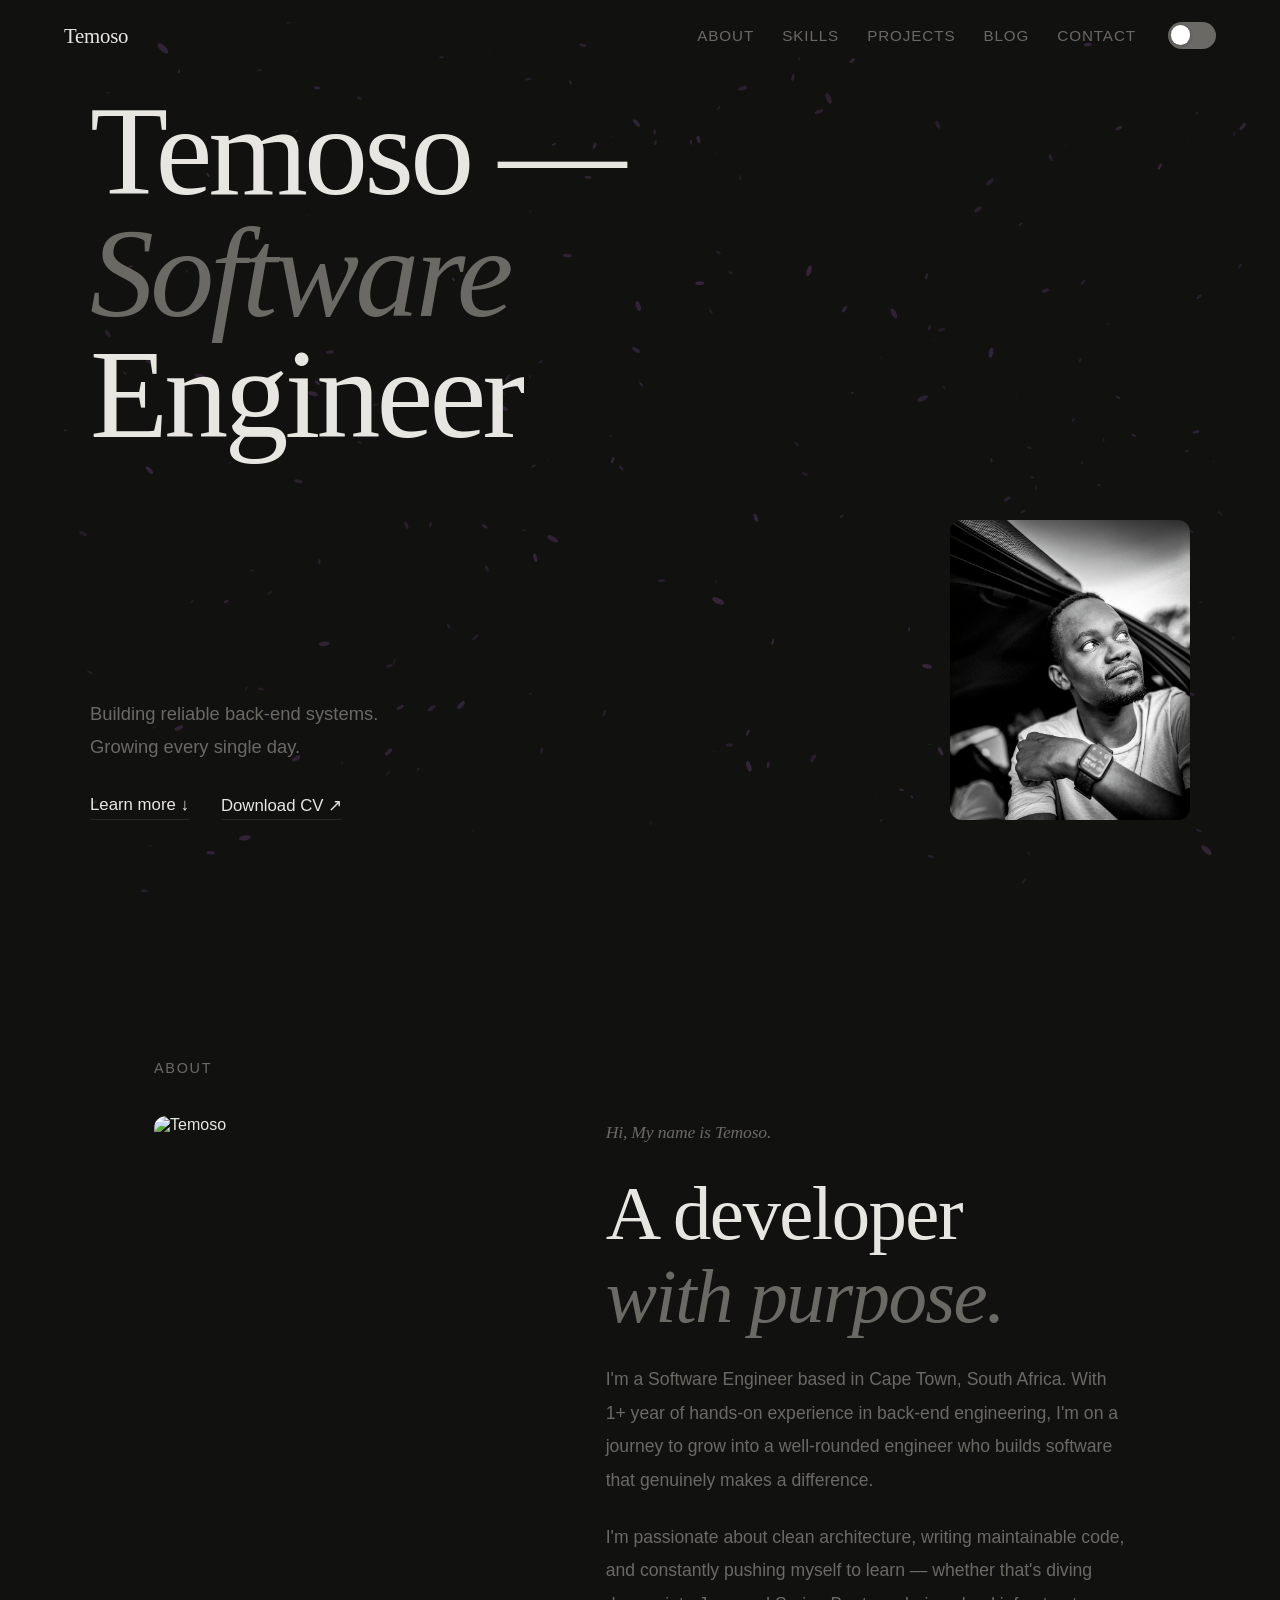
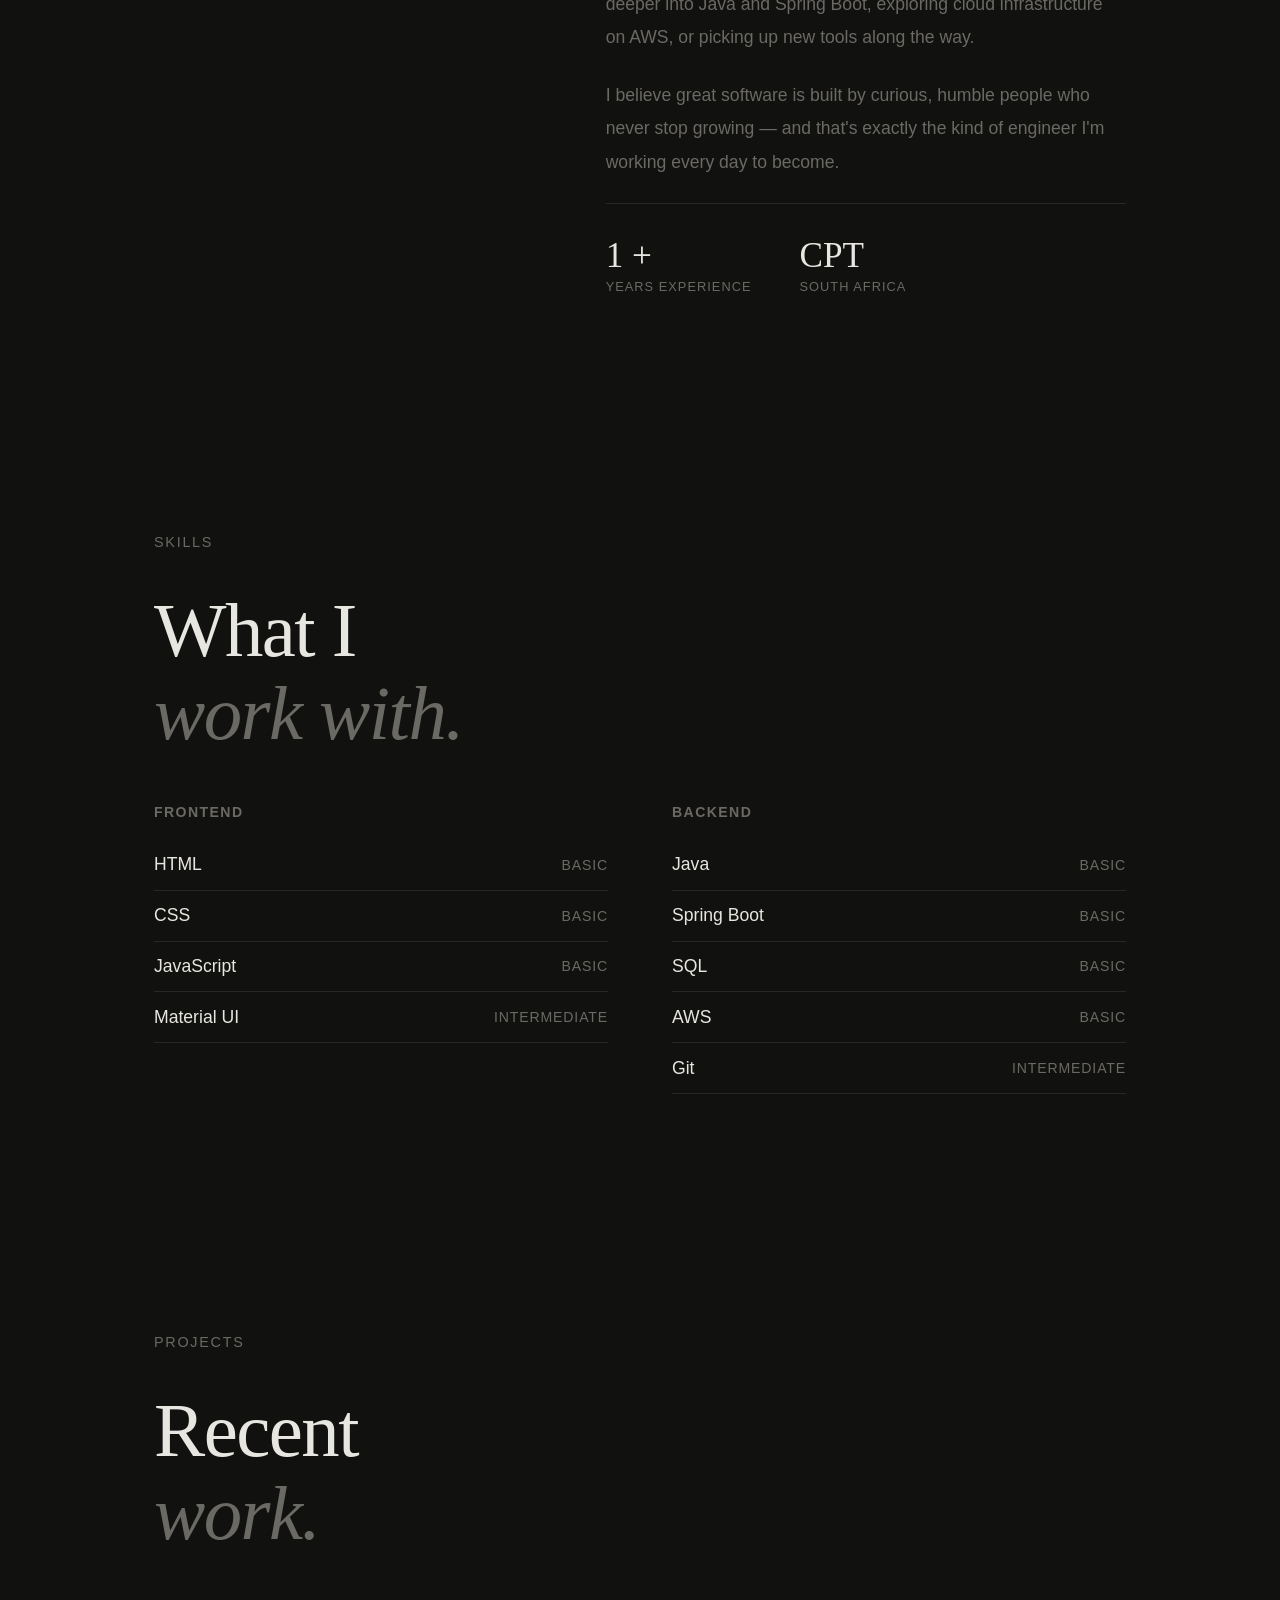
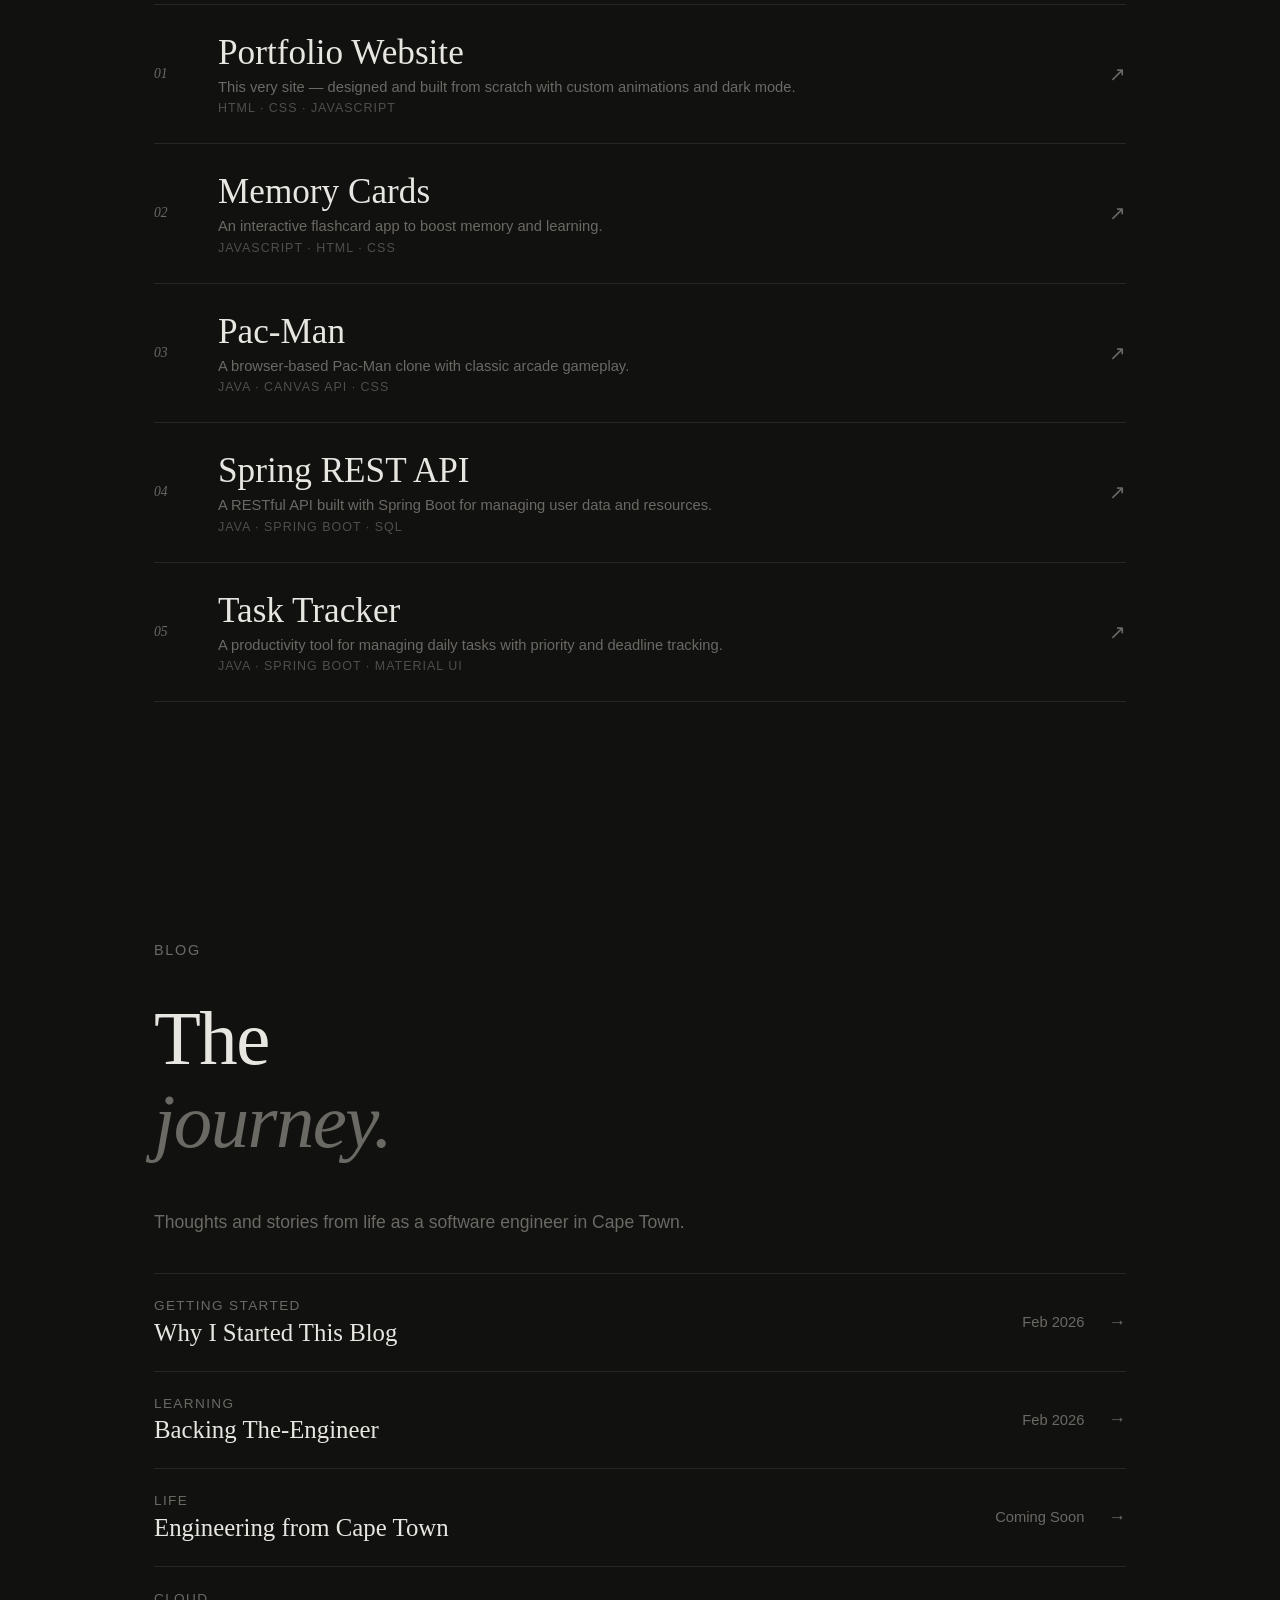
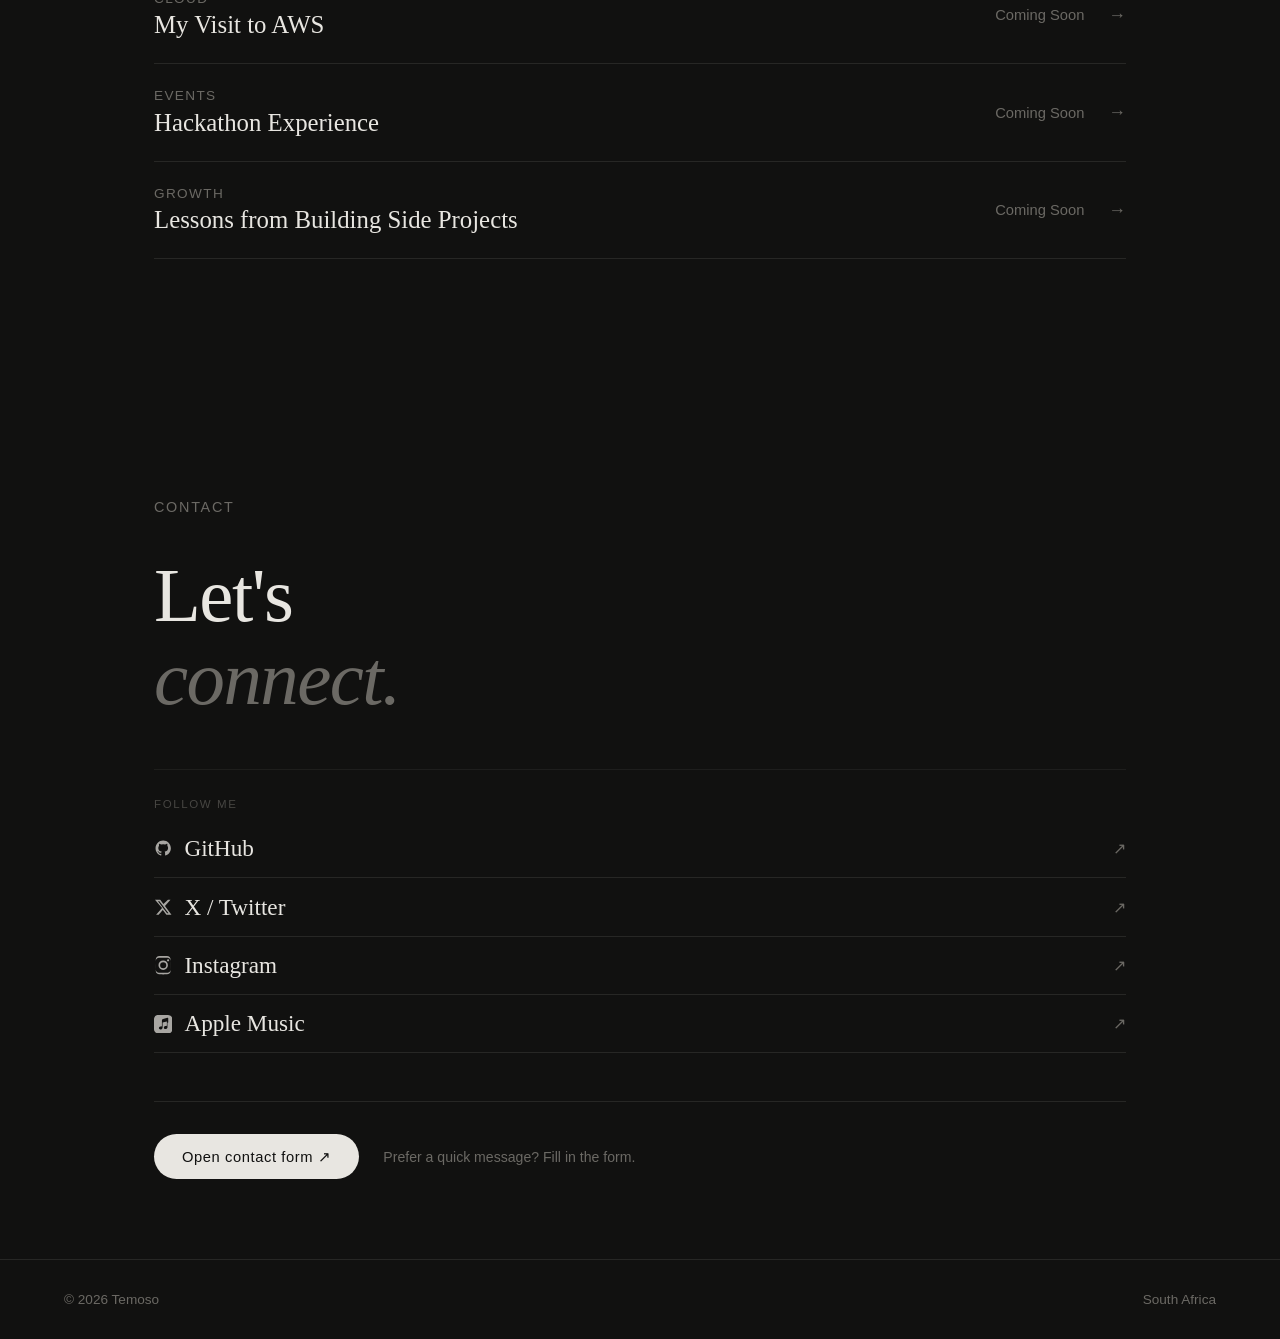
==== commit 5b719aeb: "Changed blogging dates for future upcoming blogs" ====
--- a/index.html
+++ b/index.html
@@ -387,7 +387,7 @@
             <h3 class="blog-row-title">My Visit to AWS</h3>
           </div>
           <div class="blog-row-right">
-            <span class="blog-date-inline">Feb 2026</span>
+            <span class="blog-date-inline">Coming Soon</span>
             <span class="blog-arrow">→</span>
           </div>
         </div>
@@ -397,7 +397,7 @@
             <h3 class="blog-row-title">Hackathon Experience</h3>
           </div>
           <div class="blog-row-right">
-            <span class="blog-date-inline">Jan 2026</span>
+            <span class="blog-date-inline">Coming Soon</span>
             <span class="blog-arrow">→</span>
           </div>
         </div>
@@ -407,7 +407,7 @@
             <h3 class="blog-row-title">Lessons from Building Side Projects</h3>
           </div>
           <div class="blog-row-right">
-            <span class="blog-date-inline">Jan 2026</span>
+            <span class="blog-date-inline">Coming Soon</span>
             <span class="blog-arrow">→</span>
           </div>
         </div>
